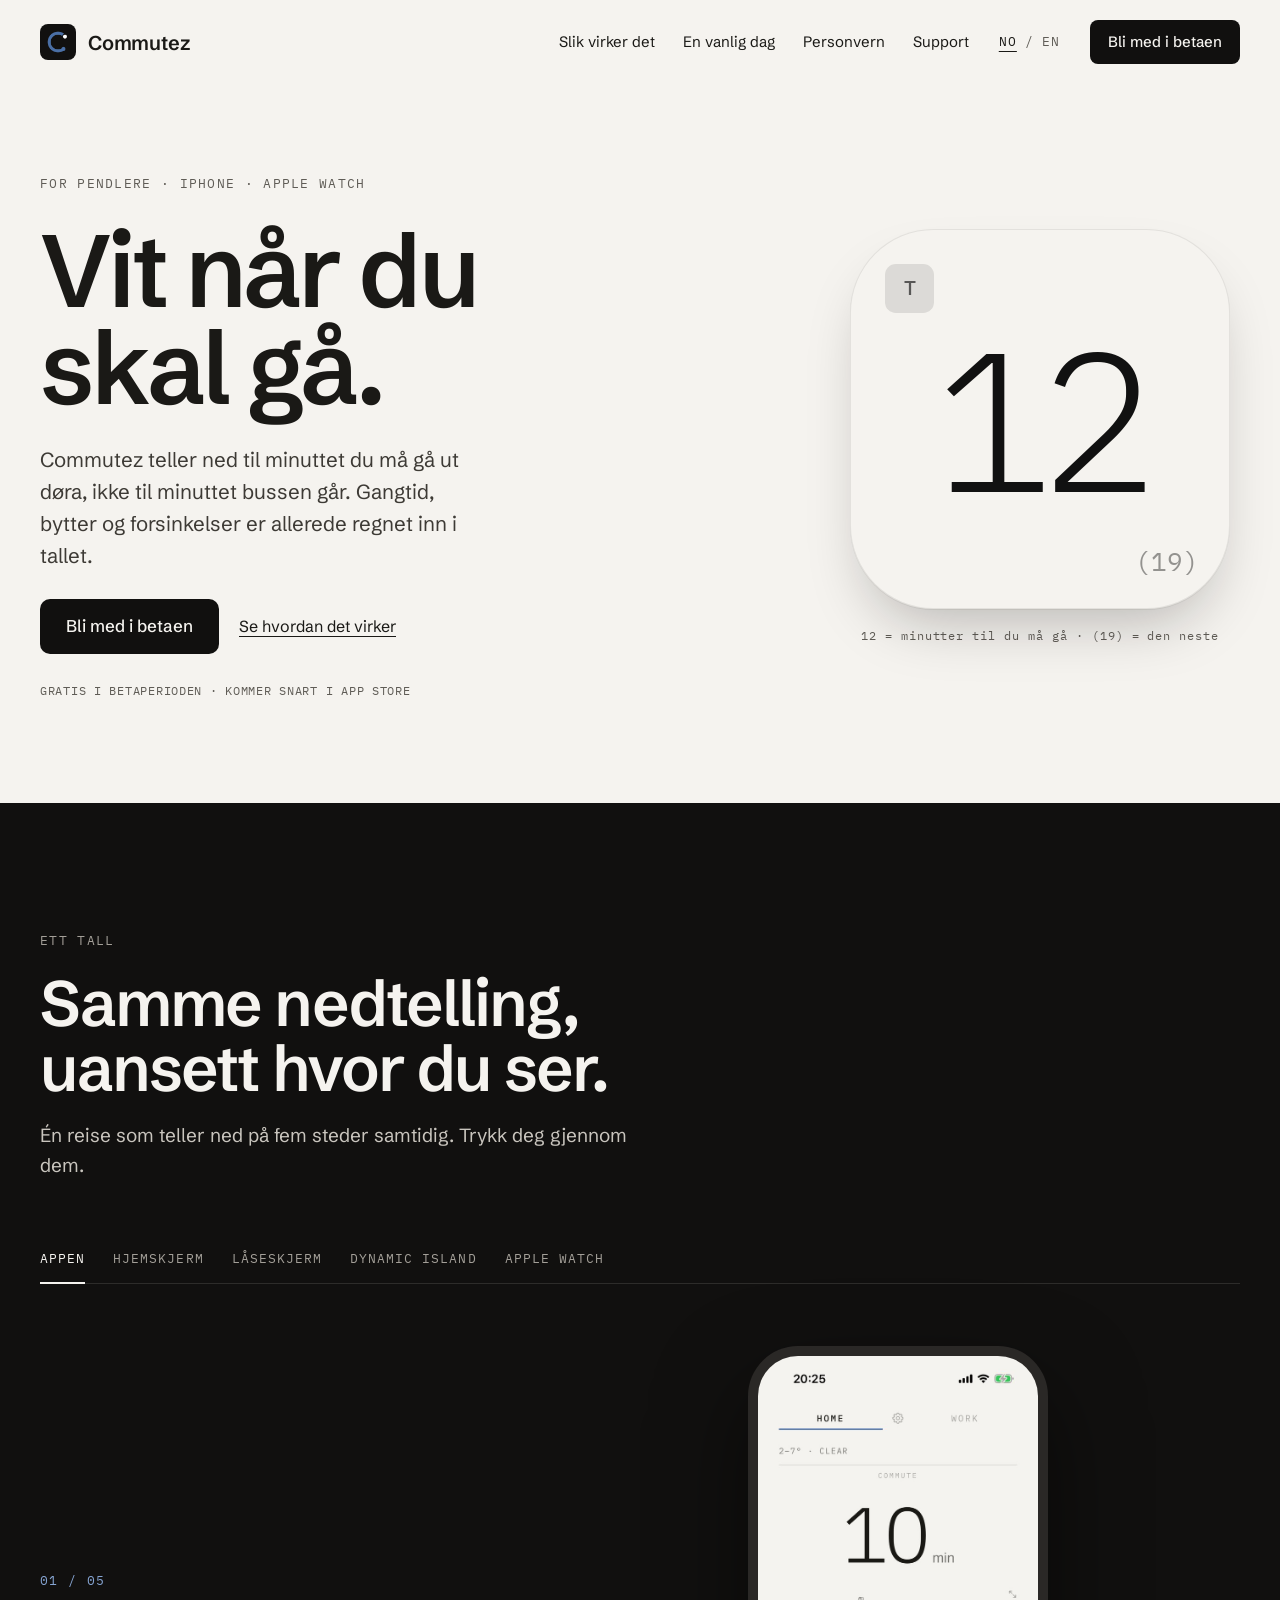
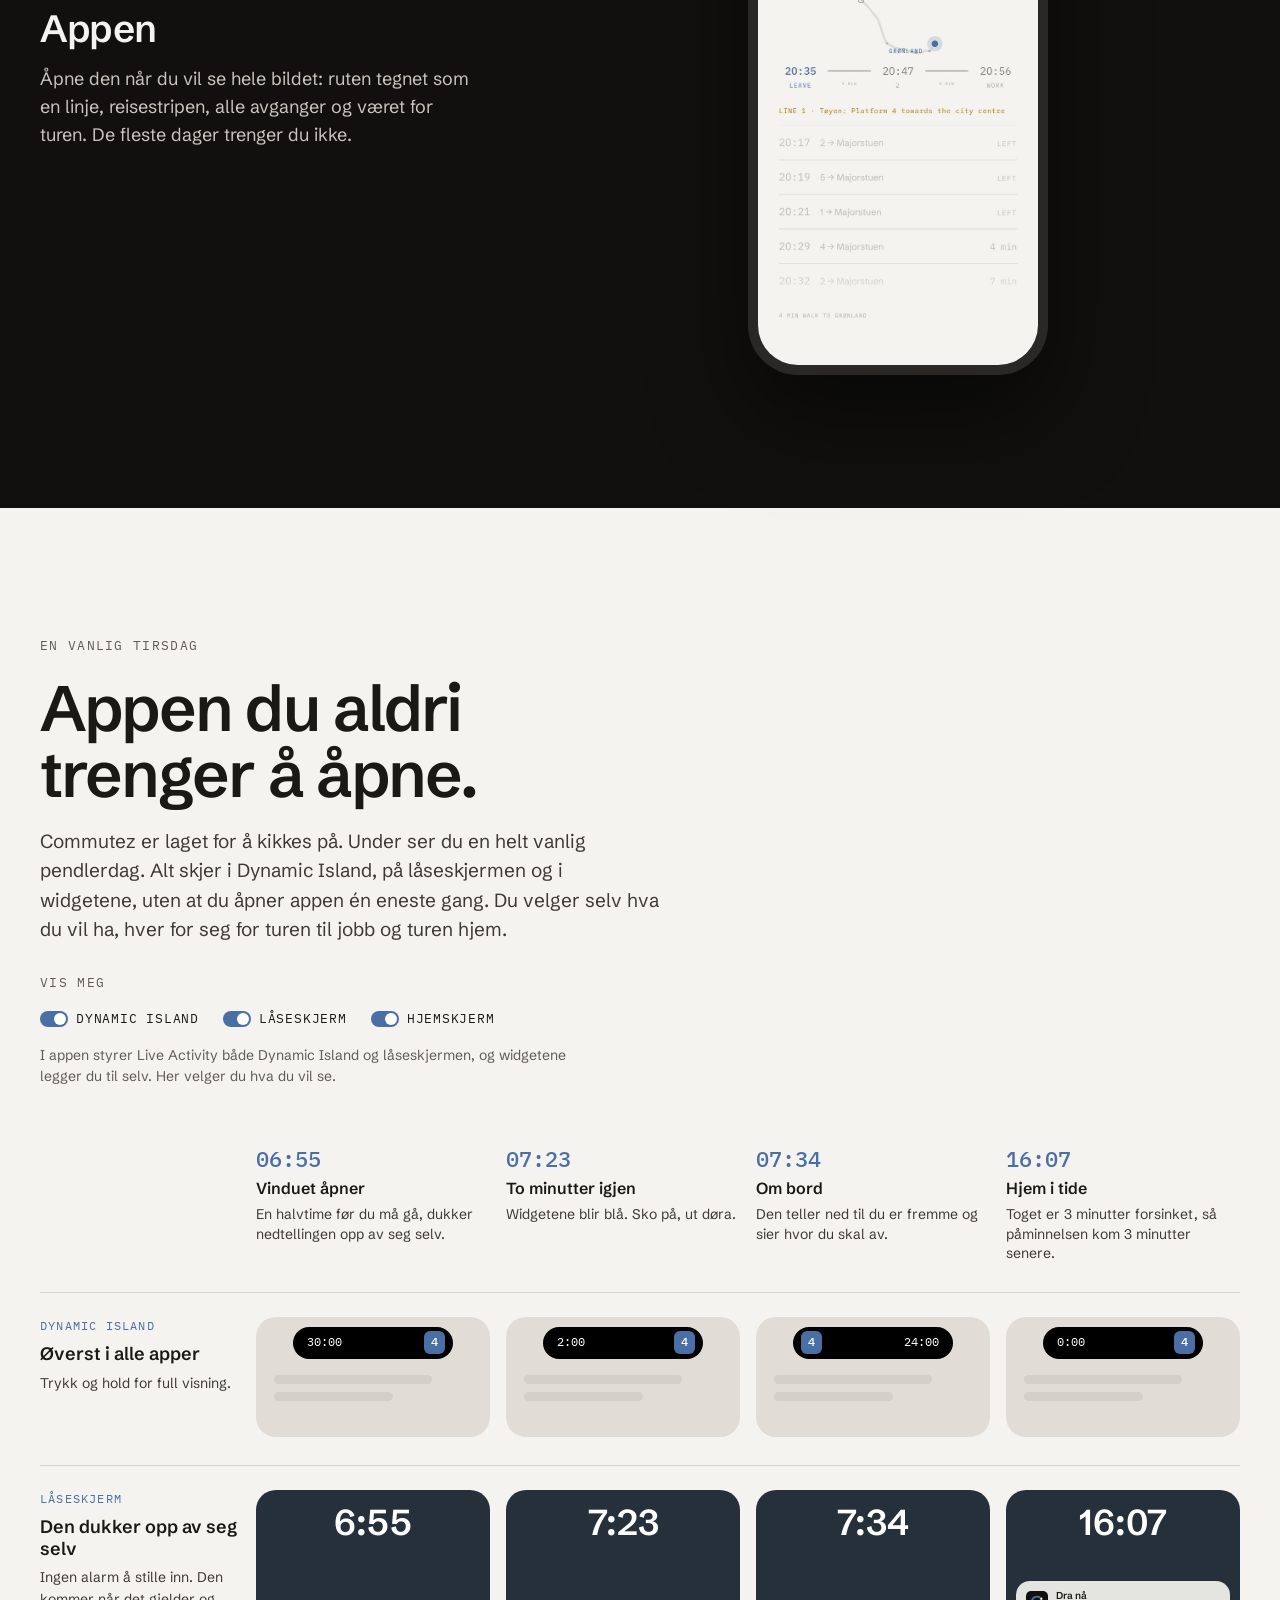
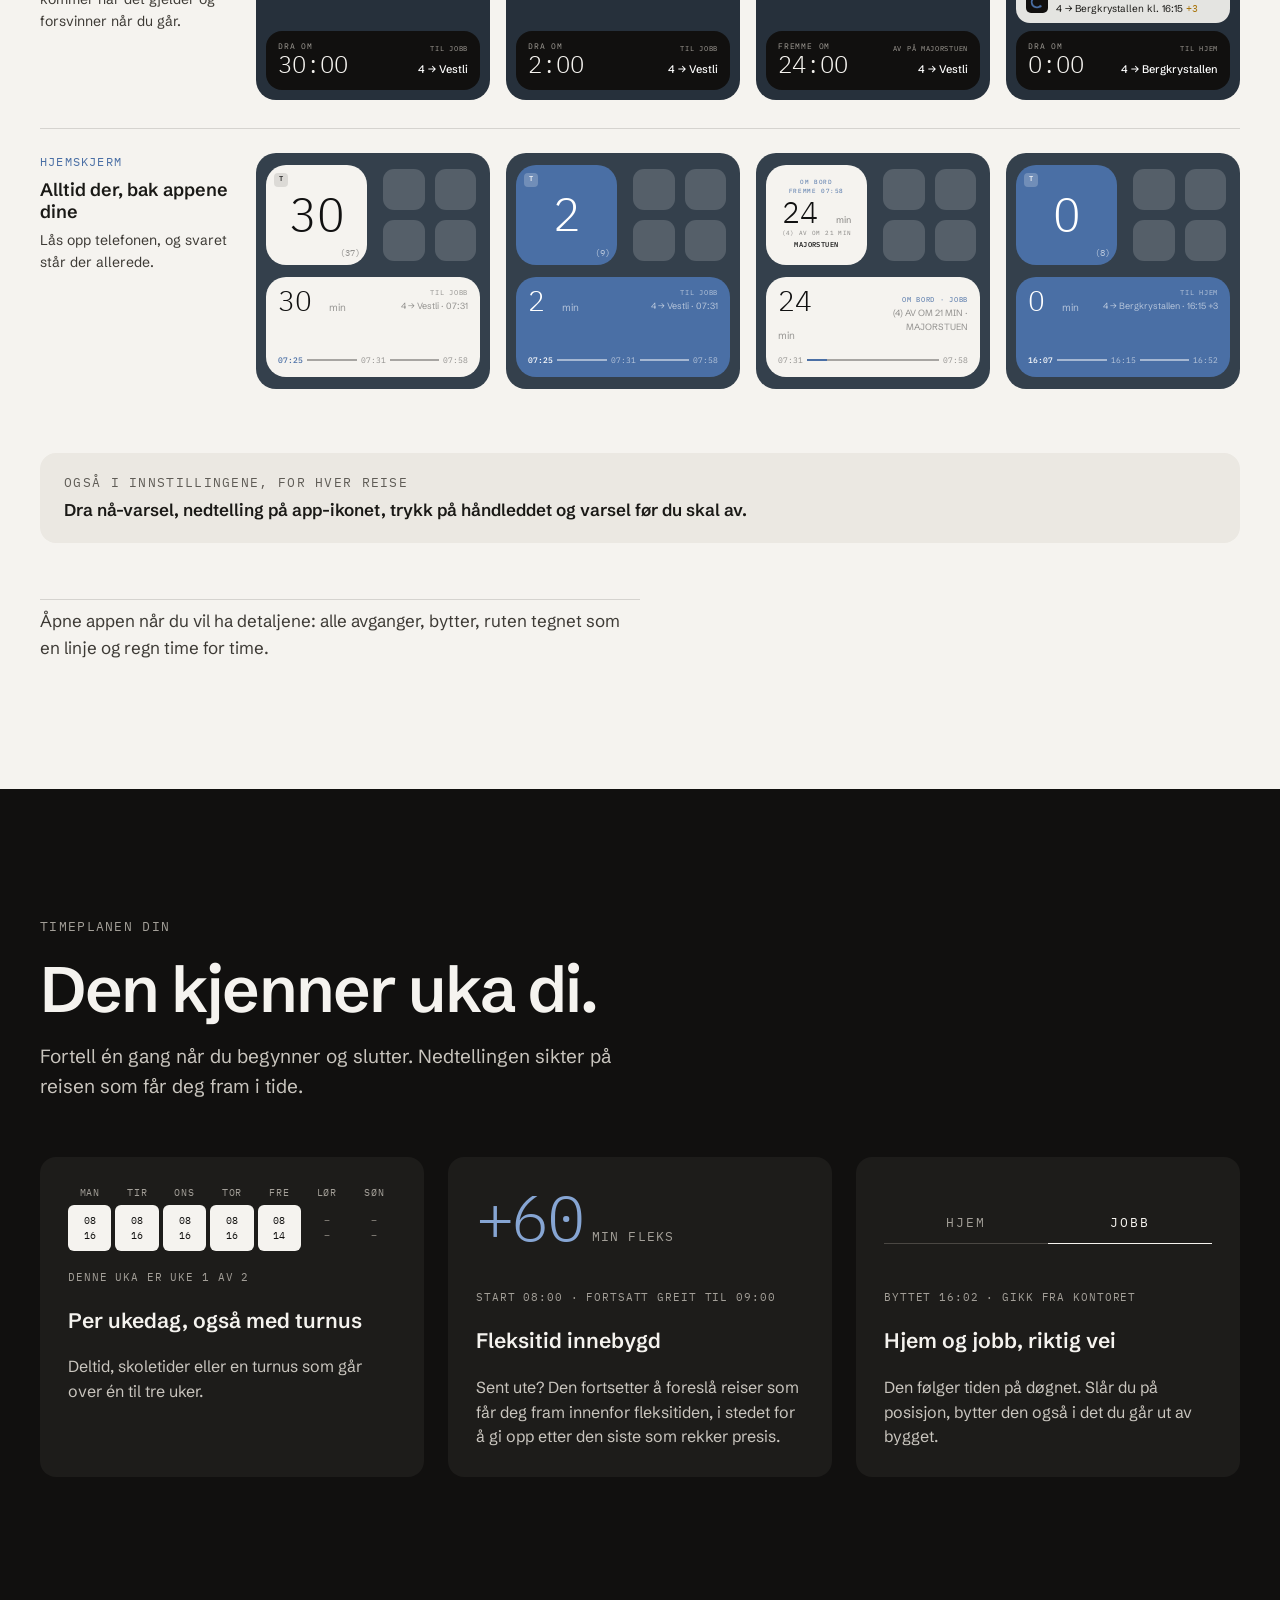
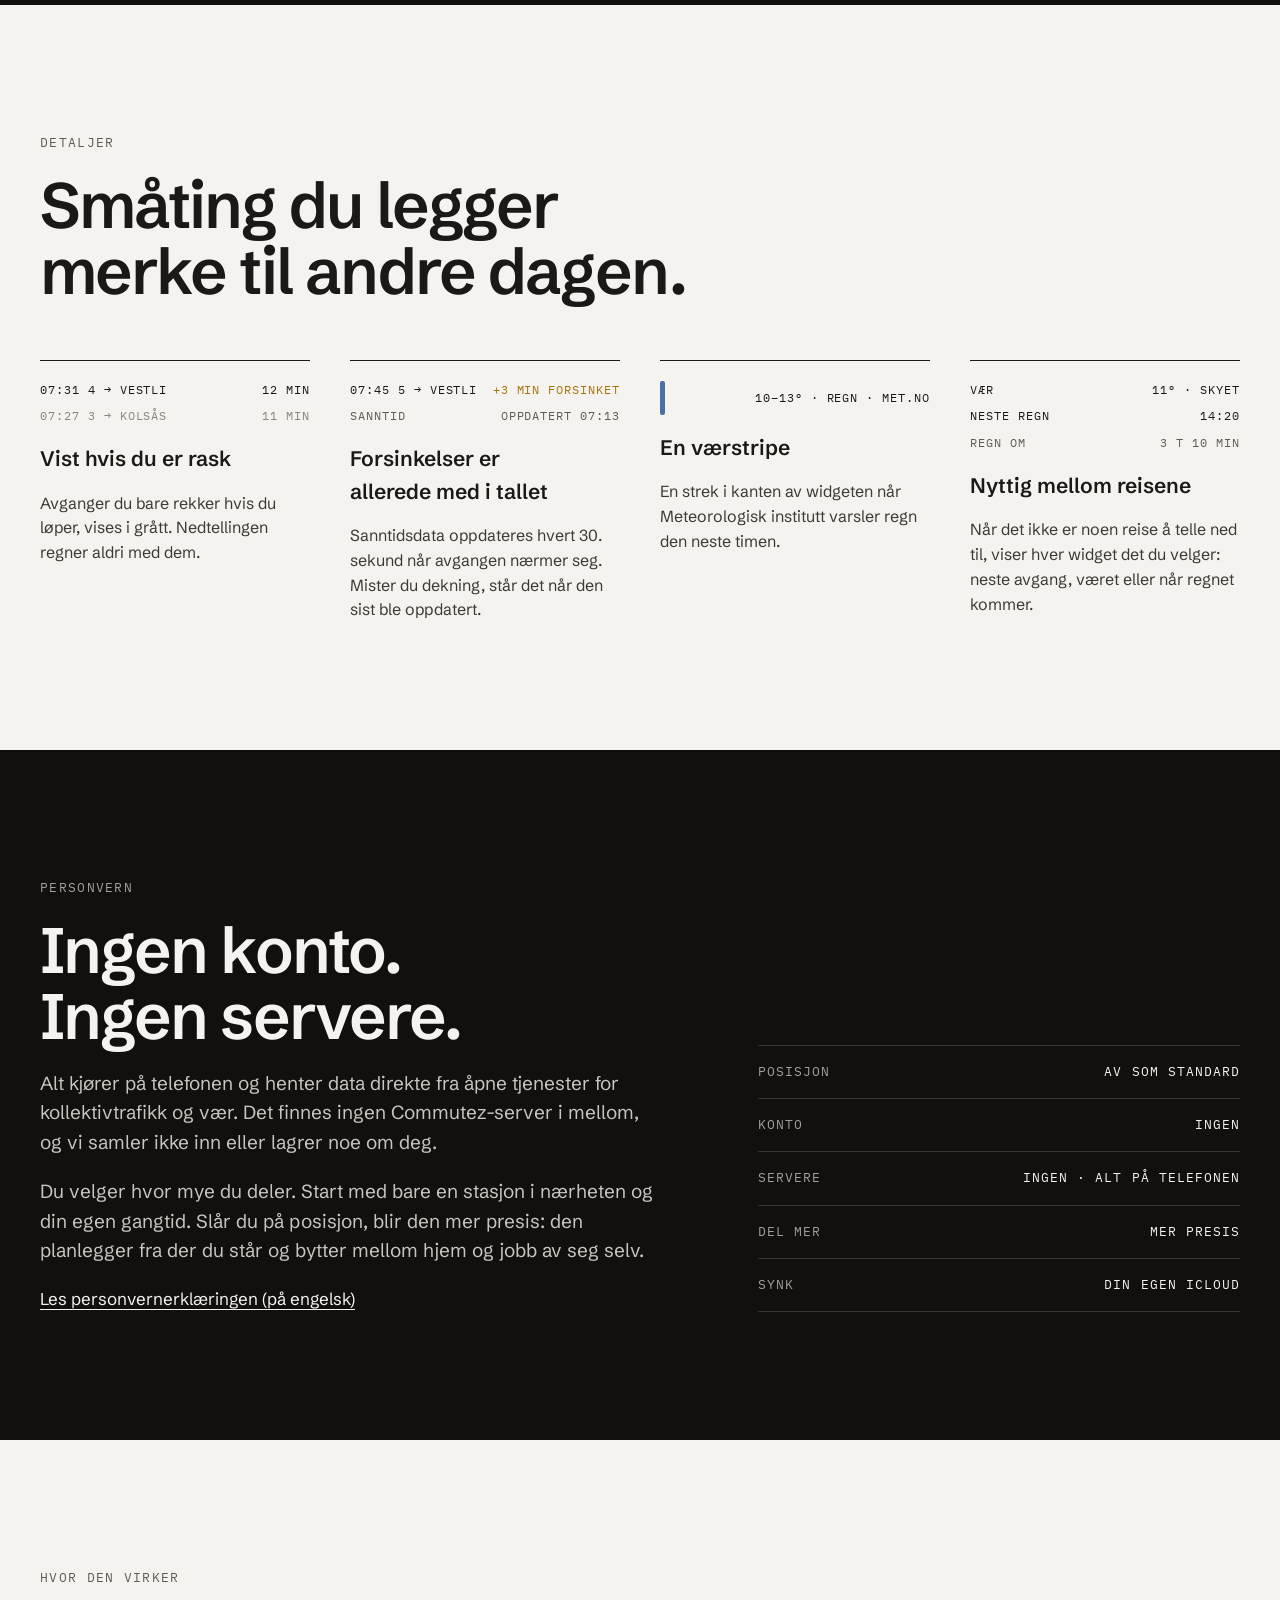
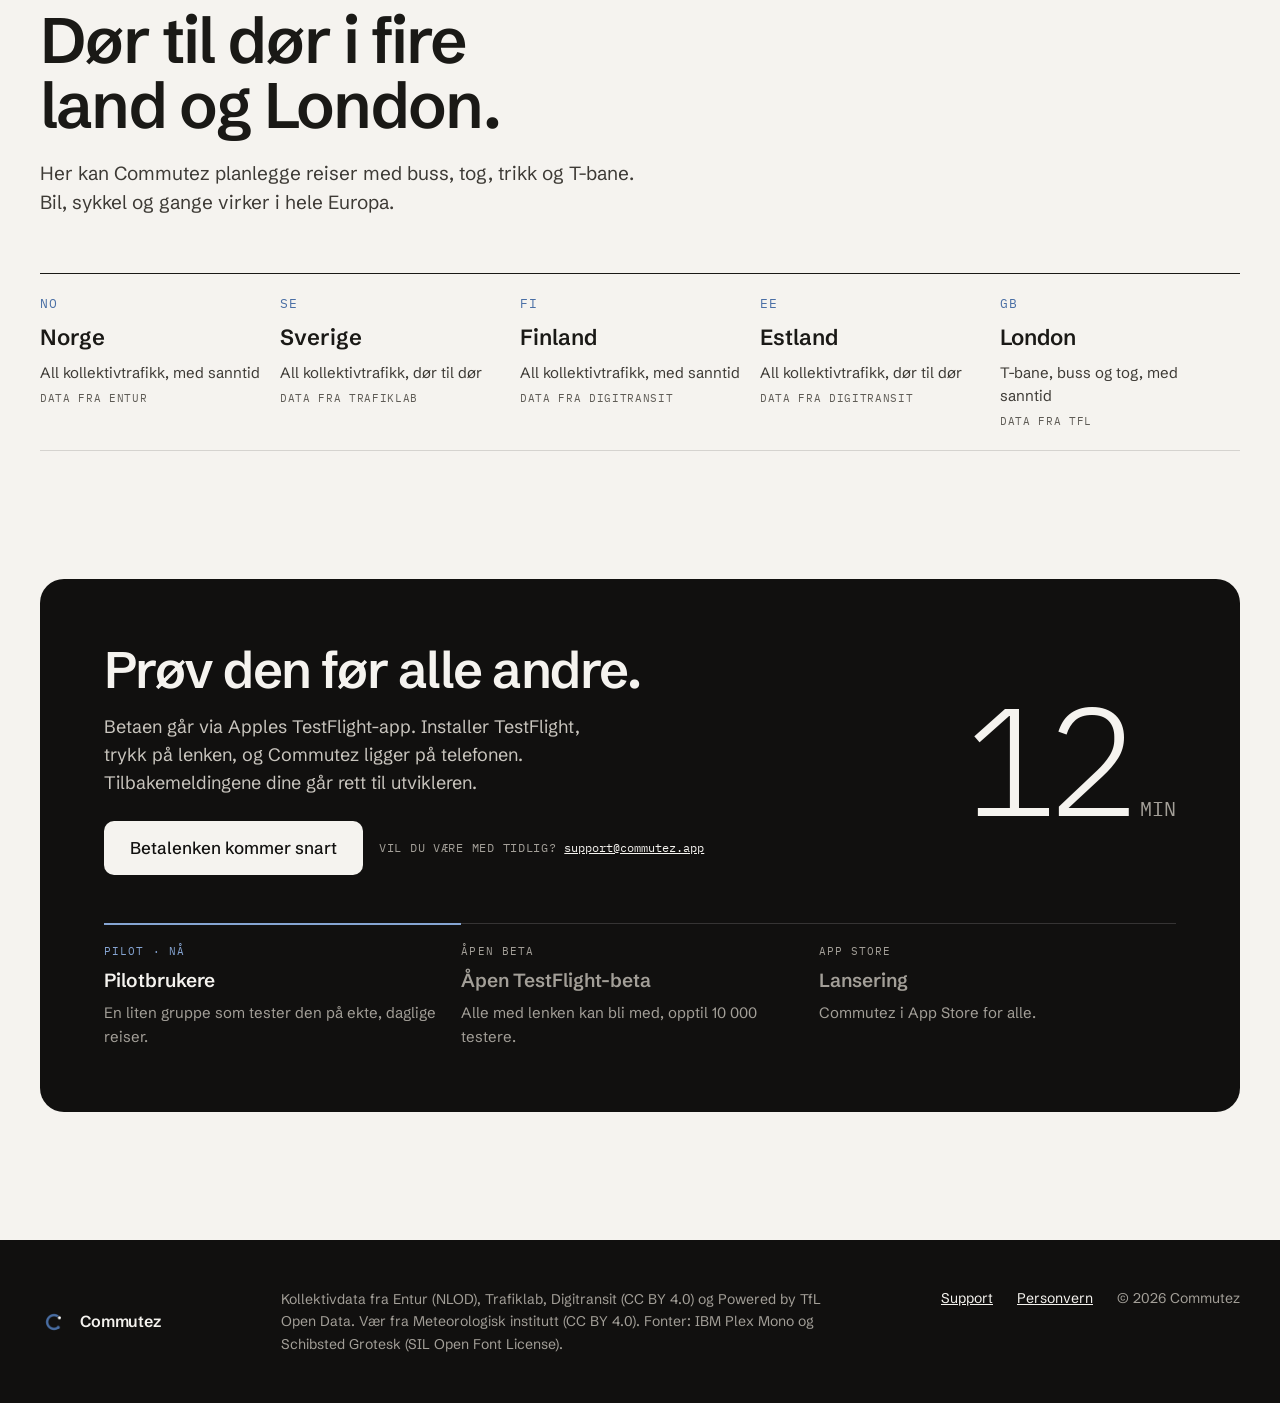
==== no/index.html @ 70ad3870 "Phone: chapters 4-8 one screen each; steady 'One number' heading 'One number' and 'A normal Tuesday'" ====
<!doctype html>
<html lang="nb">
<head>
  <meta charset="utf-8">
  <meta name="viewport" content="width=device-width, initial-scale=1, viewport-fit=cover">
  <title>Commutez — vit når du skal gå</title>
  <meta name="description" content="Commutez teller ned til minuttet du må gå ut døra, ikke til bussen går. Widgeter, Live Activity og Apple Watch, stort sett uten å åpne appen.">
  <link rel="canonical" href="https://commutez.app/no/">
  <link rel="alternate" hreflang="en" href="https://commutez.app/">
  <link rel="alternate" hreflang="nb" href="https://commutez.app/no/">
  <link rel="alternate" hreflang="x-default" href="https://commutez.app/">
  <link rel="icon" href="/assets/favicon.png">
  <link rel="apple-touch-icon" href="/assets/apple-touch-icon.png">
  <meta property="og:title" content="Commutez">
  <meta property="og:description" content="Vit når du skal gå. En dør-til-dør-nedtelling for pendlere, på iPhone og Apple Watch.">
  <meta property="og:image" content="https://commutez.app/assets/og-image.png">
  <meta property="og:url" content="https://commutez.app/no/">
  <meta property="og:locale" content="nb_NO">
  <meta name="theme-color" content="#f5f3ef">
  <link rel="preload" href="/assets/fonts/IBMPlexMono-Light.ttf" as="font" type="font/ttf" crossorigin>
  <link rel="preload" href="/assets/fonts/SchibstedGrotesk.ttf" as="font" type="font/ttf" crossorigin>
  <link rel="stylesheet" href="/assets/home.css?v=11">
</head>
<body>

<header class="top">
  <div class="row">
    <a class="brand" href="/no/"><img src="/assets/icon-256.png" alt="">Commutez</a>
    <nav class="nav" aria-label="Hovedmeny">
      <a class="hide-sm" href="#how">Slik virker det</a>
      <a class="hide-sm" href="#day">En vanlig dag</a>
      <a href="#privacy">Personvern</a>
      <a href="/support/">Support</a>
      <span class="lang" aria-label="Språk"><a href="/no/" aria-current="page" lang="nb">NO</a><span aria-hidden="true">/</span><a href="/" lang="en" hreflang="en">EN</a></span>
      <a class="btn small" href="#get">Bli med i betaen</a>
    </nav>
  </div>
</header>

<main>

<!-- ============ HERO ============ -->
<section class="hero" id="top">
  <div class="inner">
    <div class="hero-copy">
      <p class="eyebrow">For pendlere · iPhone · Apple Watch</p>
      <h1>Vit når du skal gå.</h1>
      <p class="lede"><span class="t-long">Commutez teller ned til minuttet du må gå ut døra, ikke til minuttet bussen går. Gangtid, bytter og forsinkelser er allerede regnet inn i tallet.</span><span class="t-short">Teller ned til du må gå ut døra. Gangtid, bytter og forsinkelser er regnet med.</span></p>
      <div class="cta-row">
        <a class="btn" href="#get">Bli med i betaen</a>
        <a class="link" href="#how">Se hvordan det virker</a>
      </div>
      <p class="note">Gratis i betaperioden · Kommer snart i App Store</p>
    </div>
    <div class="hero-tile">
      <div class="tile" role="img" aria-label="Commutez-widget som teller ned minuttene til du må gå">
        <span class="box">T</span>
        <span class="num" data-min>12</span>
        <span class="next">(<span data-next>19</span>)</span>
      </div>
      <p class="legend" data-legend>12 = minutter til du må gå · (19) = den neste</p>
    </div>
  </div>
</section>

<!-- ============ ETT TALL ============ -->
<section class="band dark" id="how">
  <div class="inner">
    <div class="intro">
      <p class="eyebrow">Ett tall</p>
      <h2 class="h2"><span class="t-long">Samme nedtelling, uansett hvor du ser.</span><span class="t-short">Samme nedtelling, overalt.</span></h2>
      <p class="lede hide-phone">Én reise som teller ned på fem steder samtidig. Trykk deg gjennom dem.</p>
    </div>

    <div class="tabs" role="tablist" aria-label="Velg visning">
      <button role="tab" id="tab-app" aria-controls="p-app" aria-selected="true">Appen</button>
      <button role="tab" id="tab-home" aria-controls="p-home" aria-selected="false" tabindex="-1">Hjemskjerm</button>
      <button role="tab" id="tab-lock" aria-controls="p-lock" aria-selected="false" tabindex="-1">Låseskjerm</button>
      <button role="tab" id="tab-island" aria-controls="p-island" aria-selected="false" tabindex="-1">Dynamic Island</button>
      <button role="tab" id="tab-watch" aria-controls="p-watch" aria-selected="false" tabindex="-1">Apple Watch</button>
    </div>

    <!-- Appen -->
    <div class="surface panel" id="p-app" role="tabpanel" aria-labelledby="tab-app">
      <div class="surface-copy">
        <p class="step">01 / 05</p>
        <h3>Appen</h3>
        <p><span class="t-long">Åpne den når du vil se hele bildet: ruten tegnet som en linje, reisestripen, alle avganger og været for turen. De fleste dager trenger du ikke.</span><span class="t-short">Hele bildet når du vil ha det: ruten, alle avganger og været.</span></p>
      </div>
      <div class="stage">
        <div class="phone"><div class="screen">
          <img src="/assets/screens/app-calm.jpg" width="660" height="1435" alt="Commutez-appen: 10 min til du må gå, ruten fra Grønland til Majorstuen, gå 20:35, linje 2 kl. 20:47, på jobb 20:56">
          <img class="urgent-shot" src="/assets/screens/app-urgent.jpg" width="660" height="1435" alt="" aria-hidden="true">
        </div></div>
      </div>
    </div>

    <!-- Hjemskjerm -->
    <div class="surface panel" id="p-home" role="tabpanel" aria-labelledby="tab-home" hidden>
      <div class="surface-copy">
        <p class="step">02 / 05</p>
        <h3>Widgeter på hjemskjermen</h3>
        <p><span class="t-long">Tre størrelser. Den lille viser bare tallet. Den brede og den store har også reisestripen: når du må gå, når avgangen går og når du er fremme. Med to minutter igjen blir de blå.</span><span class="t-short">Widgeter i tre størrelser. Med to minutter igjen blir de blå.</span></p>
      </div>
      <div class="stage">
        <div class="shot-stack">
          <div class="shot-card">
            <span class="label">HJEMSKJERM · BRED WIDGET</span>
            <div class="img-wrap widget">
              <img src="/assets/screens/widget-calm.jpg" width="1044" height="490" alt="Bred widget: 4 min, til Majorstuen med linje 2 kl. 20:47, gå 20:35, på jobb 20:56">
              <img class="urgent-shot" src="/assets/screens/widget-urgent.jpg" width="1044" height="490" alt="" aria-hidden="true">
            </div>
          </div>
          <p class="caption-dark">Ekte skjermbilder fra appen (engelsk versjon), med sanntidsdata for kollektivtrafikk.</p>
        </div>
      </div>
    </div>

    <!-- Låseskjerm -->
    <div class="surface panel" id="p-lock" role="tabpanel" aria-labelledby="tab-lock" hidden>
      <div class="surface-copy">
        <p class="step">03 / 05</p>
        <h3>Låseskjerm og Live Activity</h3>
        <p><span class="t-long">Når det nærmer seg tid for å gå, dukker nedtellingen opp på låseskjermen av seg selv og teller sekund for sekund. Ingen alarm å stille inn.</span><span class="t-short">Dukker opp av seg selv og teller sekund for sekund.</span></p>
      </div>
      <div class="stage">
        <div class="shot-stack">
          <div class="shot-card lock">
            <span class="label">LÅSESKJERM · LIVE ACTIVITY</span>
            <div class="img-wrap la">
              <img src="/assets/screens/live-activity.jpg" width="1116" height="304" alt="Live Activity på låseskjermen: dra om 5:29, til jobb, linje 2 til Majorstuen, går 20:47">
            </div>
          </div>
          <p class="caption-dark">Ekte skjermbilde fra appen (engelsk versjon), med sanntidsdata for kollektivtrafikk.</p>
        </div>
      </div>
    </div>

    <!-- Dynamic Island -->
    <div class="surface panel" id="p-island" role="tabpanel" aria-labelledby="tab-island" hidden>
      <div class="surface-copy">
        <p class="step">04 / 05</p>
        <h3>Dynamic Island</h3>
        <p><span class="t-long">Tid til å gå til venstre, linjen din til høyre. Når du er om bord, bytter de side, og den teller ned til du er fremme. Trykk og hold for full visning.</span><span class="t-short">Tid til å gå til venstre. Om bord teller den ned til du er fremme.</span></p>
      </div>
      <div class="stage">
        <div class="island-demo" role="img" aria-label="Dynamic Island med nedtellingen, utvidet og kompakt"><div class="screen">
          <div class="island-x">
            <div class="row">
              <div><span class="cap">Dra om</span><span class="big" data-mmss>12:00</span></div>
              <div style="text-align:right"><span class="cap">Til jobb</span><span class="ride">2 → Majorstuen</span></div>
            </div>
            <span class="line">Går 20:47 · 9 min gange · fremme 20:56</span>
          </div>
          <div class="pills">
            <span class="cap">Kompakt</span>
            <span class="pill"><span data-mmss>12:00</span><span class="badge">2</span></span>
            <span class="cap" style="margin-top:10px">Om bord</span>
            <span class="pill flip"><span class="badge">2</span><span>9:00</span></span>
          </div>
          <div class="ghost-lines" aria-hidden="true"><span style="width:70%"></span><span style="width:90%"></span><span style="width:55%"></span></div>
        </div></div>
      </div>
    </div>

    <!-- Apple Watch -->
    <div class="surface panel" id="p-watch" role="tabpanel" aria-labelledby="tab-watch" hidden>
      <div class="surface-copy">
        <p class="step">05 / 05</p>
        <h3>Apple Watch</h3>
        <p><span class="t-long">Egen klokkeapp, Smart Stack-widgeter og komplikasjoner. Klokka planlegger reisene selv, så den virker uten telefonen.</span><span class="t-short">Egen app. Virker uten telefonen.</span></p>
      </div>
      <div class="stage">
        <div class="watch" role="img" aria-label="Apple Watch som viser minutter til du må gå">
          <div class="case"><div class="face">
            <span class="cap">Dra om</span>
            <span class="big" data-min>12</span>
            <span style="font-size:13px;font-weight:500">2 → Majorstuen</span>
            <span class="mono" style="font-size:10px;color:var(--muted-dark)">20:47 · 9 MIN GANGE</span>
          </div></div>
          <span class="crown"></span>
        </div>
      </div>
    </div>
  </div>
</section>

<!-- ============ EN VANLIG DAG ============ -->
<section class="band" id="day">
  <div class="inner">
    <div class="intro">
      <p class="eyebrow">En vanlig tirsdag</p>
      <h2 class="h2">Appen du aldri trenger å åpne.</h2>
      <p class="lede"><span class="t-long">Commutez er laget for å kikkes på. Under ser du en helt vanlig pendlerdag. Alt skjer i Dynamic Island, på låseskjermen og i widgetene, uten at du åpner appen én eneste gang. Du velger selv hva du vil ha, hver for seg for turen til jobb og turen hjem.</span><span class="t-short">En vanlig pendlerdag, i Dynamic Island, på låseskjermen og i widgetene. Appen er lukket hele tiden.</span></p>
      <div class="day-filter" role="group" aria-label="Visninger som vises">
        <span class="eyebrow">Vis meg</span>
        <button type="button" class="toggle" aria-pressed="true" data-surface="island"><span class="switch" aria-hidden="true"></span>Dynamic Island</button>
        <button type="button" class="toggle" aria-pressed="true" data-surface="lock"><span class="switch" aria-hidden="true"></span>Låseskjerm</button>
        <button type="button" class="toggle" aria-pressed="true" data-surface="home"><span class="switch" aria-hidden="true"></span>Hjemskjerm</button>
        <p class="filter-note"><span class="t-long">I appen styrer Live Activity både Dynamic Island og låseskjermen, og widgetene legger du til selv. Her velger du hva du vil se.</span><span class="t-short">Velg hva du vil se. I appen er Dynamic Island og låseskjermen én bryter.</span></p>
      </div>
    </div>

    <!-- Desktop: rutenett med tidspunkter bortover og visninger nedover.
         Mobil: én blokk per visning, med de fire øyeblikkene under hverandre. -->
    <div class="day-scroll">
      <div class="day">
        <div class="day-row head">
          <div></div>
          <div class="col-head"><span class="t">06:55</span><strong>Vinduet åpner</strong><span>En halvtime før du må gå, dukker nedtellingen opp av seg selv.</span></div>
          <div class="col-head"><span class="t">07:23</span><strong>To minutter igjen</strong><span>Widgetene blir blå. Sko på, ut døra.</span></div>
          <div class="col-head"><span class="t">07:34</span><strong>Om bord</strong><span>Den teller ned til du er fremme og sier hvor du skal av.</span></div>
          <div class="col-head"><span class="t">16:07</span><strong>Hjem i tide</strong><span>Toget er 3 minutter forsinket, så påminnelsen kom 3 minutter senere.</span></div>
        </div>

        <div class="day-row" data-surface="island">
          <div class="day-pin">
            <div class="row-head"><span class="cap">Dynamic Island</span><strong>Øverst i alle apper</strong><span>Trykk og hold for full visning.</span></div>
            <figure class="moment is-active"><figcaption><b>06:55</b> Vinduet åpner</figcaption>
              <div class="cell isl"><span class="pill"><span>30:00</span><span class="badge">4</span></span><div class="ghost-lines"><span style="width:80%"></span><span style="width:60%"></span></div></div></figure>
            <figure class="moment"><figcaption><b>07:23</b> To minutter igjen</figcaption>
              <div class="cell isl"><span class="pill"><span>2:00</span><span class="badge">4</span></span><div class="ghost-lines"><span style="width:80%"></span><span style="width:60%"></span></div></div></figure>
            <figure class="moment"><figcaption><b>07:34</b> Om bord: sidene bytter plass</figcaption>
              <div class="cell isl"><span class="pill flip"><span class="badge">4</span><span>24:00</span></span><div class="ghost-lines"><span style="width:80%"></span><span style="width:60%"></span></div></div></figure>
            <figure class="moment"><figcaption><b>16:07</b> Hjem i tide</figcaption>
              <div class="cell isl"><span class="pill"><span>0:00</span><span class="badge">4</span></span><div class="ghost-lines"><span style="width:80%"></span><span style="width:60%"></span></div></div></figure>
          </div>
        </div>

        <div class="day-row" data-surface="lock">
          <div class="day-pin">
            <div class="row-head"><span class="cap">Låseskjerm</span><strong>Den dukker opp av seg selv</strong><span>Ingen alarm å stille inn. Den kommer når det gjelder og forsvinner når du går.</span></div>
            <figure class="moment is-active"><figcaption><b>06:55</b> En halvtime før du må gå</figcaption>
              <div class="cell lock"><span class="clock">6:55</span><span class="grow"></span>
                <div class="la-mini"><div><span class="cap">Dra om</span><span class="big">30:00</span></div><div class="right"><span class="cap">Til jobb</span><b>4 → Vestli</b></div></div></div></figure>
            <figure class="moment"><figcaption><b>07:23</b> To minutter igjen</figcaption>
              <div class="cell lock"><span class="clock">7:23</span><span class="grow"></span>
                <div class="la-mini"><div><span class="cap">Dra om</span><span class="big">2:00</span></div><div class="right"><span class="cap">Til jobb</span><b>4 → Vestli</b></div></div></div></figure>
            <figure class="moment"><figcaption><b>07:34</b> Om bord: teller ned til du er fremme</figcaption>
              <div class="cell lock"><span class="clock">7:34</span><span class="grow"></span>
                <div class="la-mini"><div><span class="cap">Fremme om</span><span class="big">24:00</span></div><div class="right"><span class="cap">Av på Majorstuen</span><b>4 → Vestli</b></div></div></div></figure>
            <figure class="moment"><figcaption><b>16:07</b> Toget er sent, så påminnelsen ventet</figcaption>
              <div class="cell lock"><span class="clock">16:07</span><span class="grow"></span>
                <div class="notif"><img src="/assets/icon-256.png" alt=""><div><strong>Dra nå</strong>4 → Bergkrystallen kl. 16:15 <span class="late">+3</span></div></div>
                <div class="la-mini"><div><span class="cap">Dra om</span><span class="big">0:00</span></div><div class="right"><span class="cap">Til hjem</span><b>4 → Bergkrystallen</b></div></div></div></figure>
          </div>
        </div>

        <div class="day-row" data-surface="home">
          <div class="day-pin">
            <div class="row-head"><span class="cap">Hjemskjerm</span><strong>Alltid der, bak appene dine</strong><span>Lås opp telefonen, og svaret står der allerede.</span></div>
            <figure class="moment is-active"><figcaption><b>06:55</b> 30 minutter igjen</figcaption>
              <div class="cell home">
                <div class="w sq"><span class="box">T</span><span class="n">30</span><span class="nx">(37)</span></div>
                <div class="icons" aria-hidden="true"><span></span><span></span><span></span><span></span></div>
                <div class="w wide"><div class="top-row"><span class="n">30 <small>min</small></span><span class="meta"><span class="cap">Til jobb</span><span>4 → Vestli · 07:31</span></span></div>
                  <div class="strip"><b>07:25</b><i></i><span>07:31</span><i></i><span>07:58</span></div></div>
              </div></figure>
            <figure class="moment"><figcaption><b>07:23</b> Blått betyr gå</figcaption>
              <div class="cell home">
                <div class="w sq hot"><span class="box">T</span><span class="n">2</span><span class="nx">(9)</span></div>
                <div class="icons" aria-hidden="true"><span></span><span></span><span></span><span></span></div>
                <div class="w wide hot"><div class="top-row"><span class="n">2 <small>min</small></span><span class="meta"><span class="cap">Til jobb</span><span>4 → Vestli · 07:31</span></span></div>
                  <div class="strip"><b>07:25</b><i></i><span>07:31</span><i></i><span>07:58</span></div></div>
              </div></figure>
            <figure class="moment"><figcaption><b>07:34</b> Om bord, med stoppet du skal av på</figcaption>
              <div class="cell home">
                <div class="w board"><span class="ph">OM BORD<br>FREMME 07:58</span><span class="n">24 <small>min</small></span><span class="bd">(4) AV OM 21 MIN</span><span class="stop">MAJORSTUEN</span></div>
                <div class="icons" aria-hidden="true"><span></span><span></span><span></span><span></span></div>
                <div class="w wide"><div class="top-row"><span class="n">24 <small>min</small></span><span class="meta"><span class="cap ph">Om bord · jobb</span><span>(4) AV OM 21 MIN · MAJORSTUEN</span></span></div>
                  <div class="strip"><span>07:31</span><i class="fill"></i><span>07:58</span></div></div>
              </div></figure>
            <figure class="moment"><figcaption><b>16:07</b> På tide å dra hjem</figcaption>
              <div class="cell home">
                <div class="w sq hot"><span class="box">T</span><span class="n">0</span><span class="nx">(8)</span></div>
                <div class="icons" aria-hidden="true"><span></span><span></span><span></span><span></span></div>
                <div class="w wide hot"><div class="top-row"><span class="n">0 <small>min</small></span><span class="meta"><span class="cap">Til hjem</span><span>4 → Bergkrystallen · 16:15 +3</span></span></div>
                  <div class="strip"><b>16:07</b><i></i><span>16:15</span><i></i><span>16:52</span></div></div>
              </div></figure>
          </div>
        </div>
      </div>
    </div>

    <div class="day-end">
    <div class="choices">
      <div class="lead"><span class="eyebrow">Også i innstillingene, for hver reise</span><strong>Dra nå-varsel, nedtelling på app-ikonet, trykk på håndleddet og varsel før du skal av.</strong></div>
    </div>

    <p class="closing"><span class="t-long">Åpne appen når du vil ha detaljene: alle avganger, bytter, ruten tegnet som en linje og regn time for time.</span><span class="t-short">Åpne appen for detaljene: alle avganger, bytter, ruten og regn time for time.</span></p>
    </div>
  </div>
</section>

<!-- ============ UKA DI ============ -->
<section class="band dark">
  <div class="inner">
    <div class="intro">
      <p class="eyebrow">Timeplanen din</p>
      <h2 class="h2">Den kjenner uka di.</h2>
      <p class="lede">Fortell én gang når du begynner og slutter. Nedtellingen sikter på reisen som får deg fram i tide.</p>
    </div>
    <div class="cards">
      <div class="card">
        <div class="weekgrid" aria-label="Eksempel på timeplan: mandag til torsdag 08 til 16, fredag 08 til 14, fri i helgen">
          <div><span>MAN</span><span>08<br>16</span></div>
          <div><span>TIR</span><span>08<br>16</span></div>
          <div><span>ONS</span><span>08<br>16</span></div>
          <div><span>TOR</span><span>08<br>16</span></div>
          <div><span>FRE</span><span>08<br>14</span></div>
          <div class="off"><span>LØR</span><span>–<br>–</span></div>
          <div class="off"><span>SØN</span><span>–<br>–</span></div>
        </div>
        <p class="meta">DENNE UKA ER UKE 1 AV 2</p>
        <h3>Per ukedag, også med turnus</h3>
        <p>Deltid, skoletider eller en turnus som går over én til tre uker.</p>
      </div>
      <div class="card">
        <div class="flex"><span class="n">+60</span><span class="u">MIN FLEKS</span></div>
        <p class="meta">START 08:00 · FORTSATT GREIT TIL 09:00</p>
        <h3>Fleksitid innebygd</h3>
        <p>Sent ute? Den fortsetter å foreslå reiser som får deg fram innenfor fleksitiden, i stedet for å gi opp etter den siste som rekker presis.</p>
      </div>
      <div class="card">
        <div class="dir"><span>HJEM</span><span class="on">JOBB</span></div>
        <p class="meta">BYTTET 16:02 · GIKK FRA KONTORET</p>
        <h3>Hjem og jobb, riktig vei</h3>
        <p>Den følger tiden på døgnet. Slår du på posisjon, bytter den også i det du går ut av bygget.</p>
      </div>
    </div>
  </div>
</section>

<!-- ============ DETALJER ============ -->
<section class="band">
  <div class="inner">
    <div class="intro">
      <p class="eyebrow">Detaljer</p>
      <h2 class="h2">Småting du legger merke til andre dagen.</h2>
    </div>
    <div class="details">
      <div class="detail">
        <div class="rows"><div><span>07:31 4 → Vestli</span><span><span data-min>12</span> MIN</span></div><div class="grey"><span>07:27 3 → Kolsås</span><span><span data-run>11</span> MIN</span></div></div>
        <h3>Vist hvis du er rask</h3>
        <p>Avganger du bare rekker hvis du løper, vises i grått. Nedtellingen regner aldri med dem.</p>
      </div>
      <div class="detail">
        <div class="rows"><div><span>07:45 5 → Vestli</span><span style="color:var(--amber)">+3 MIN FORSINKET</span></div><div class="dim"><span>SANNTID</span><span>OPPDATERT 07:13</span></div></div>
        <h3>Forsinkelser er allerede med i tallet</h3>
        <p>Sanntidsdata oppdateres hvert 30. sekund når avgangen nærmer seg. Mister du dekning, står det når den sist ble oppdatert.</p>
      </div>
      <div class="detail">
        <div class="rows"><div class="stripe"><span>10–13° · REGN · MET.NO</span></div></div>
        <h3>En værstripe</h3>
        <p>En strek i kanten av widgeten når Meteorologisk institutt varsler regn den neste timen.</p>
      </div>
      <div class="detail">
        <div class="rows"><div><span>VÆR</span><span>11° · SKYET</span></div><div><span>NESTE REGN</span><span>14:20</span></div><div class="dim"><span>REGN OM</span><span>3 T 10 MIN</span></div></div>
        <h3>Nyttig mellom reisene</h3>
        <p>Når det ikke er noen reise å telle ned til, viser hver widget det du velger: neste avgang, været eller når regnet kommer.</p>
      </div>
    </div>
  </div>
</section>

<!-- ============ PERSONVERN ============ -->
<section class="band dark" id="privacy">
  <div class="inner">
    <div class="split">
      <div>
        <p class="eyebrow">Personvern</p>
        <h2 class="h2">Ingen konto. Ingen servere.</h2>
        <p class="lede"><span class="t-long">Alt kjører på telefonen og henter data direkte fra åpne tjenester for kollektivtrafikk og vær. Det finnes ingen Commutez-server i mellom, og vi samler ikke inn eller lagrer noe om deg.</span><span class="t-short">Alt kjører på telefonen, rett mot åpne data for kollektivtrafikk og vær. Ingen Commutez-server, ingenting lagret om deg. Deler du mer, som posisjon, blir den mer presis.</span></p>
        <p class="lede hide-phone">Du velger hvor mye du deler. Start med bare en stasjon i nærheten og din egen gangtid. Slår du på posisjon, blir den mer presis: den planlegger fra der du står og bytter mellom hjem og jobb av seg selv.</p>
        <p><a class="text-link" href="/privacy/" hreflang="en">Les personvernerklæringen (på engelsk)</a></p>
      </div>
      <div class="facts">
        <div><span>Posisjon</span><span>Av som standard</span></div>
        <div><span>Konto</span><span>Ingen</span></div>
        <div><span>Servere</span><span>Ingen · alt på telefonen</span></div>
        <div><span>Del mer</span><span>Mer presis</span></div>
        <div><span>Synk</span><span>Din egen iCloud</span></div>
      </div>
    </div>
  </div>
</section>

<!-- ============ LAND ============ -->
<section class="band" id="countries">
  <div class="inner">
    <div class="intro">
      <p class="eyebrow">Hvor den virker</p>
      <h2 class="h2">Dør til dør i fire land og London.</h2>
      <p class="lede">Her kan Commutez planlegge reiser med buss, tog, trikk og T-bane. Bil, sykkel og gange virker i hele Europa.</p>
    </div>
    <div class="countries">
      <div><span class="code">NO</span><strong>Norge</strong><span>All kollektivtrafikk, med sanntid</span><span class="src">Data fra Entur</span></div>
      <div><span class="code">SE</span><strong>Sverige</strong><span>All kollektivtrafikk, dør til dør</span><span class="src">Data fra Trafiklab</span></div>
      <div><span class="code">FI</span><strong>Finland</strong><span>All kollektivtrafikk, med sanntid</span><span class="src">Data fra Digitransit</span></div>
      <div><span class="code">EE</span><strong>Estland</strong><span>All kollektivtrafikk, dør til dør</span><span class="src">Data fra Digitransit</span></div>
      <div><span class="code">GB</span><strong>London</strong><span>T-bane, buss og tog, med sanntid</span><span class="src">Data fra TfL</span></div>
    </div>
  </div>
</section>

<!-- ============ BLI MED ============ -->
<section class="get" id="get">
  <div class="box">
    <div class="row">
      <div class="copy">
        <h2>Prøv den før alle andre.</h2>
        <p><span class="t-long">Betaen går via Apples TestFlight-app. Installer TestFlight, trykk på lenken, og Commutez ligger på telefonen. Tilbakemeldingene dine går rett til utvikleren.</span><span class="t-short">Betaen går via Apples TestFlight-app. Tilbakemeldingene dine går rett til utvikleren.</span></p>
        <div class="actions">
          <!-- BETA LINK: bytt denne span-en med
               <a class="btn light" href="https://testflight.apple.com/join/XXXXXXXX">Bli med i betaen på TestFlight</a>
               når den offentlige TestFlight-lenken finnes. -->
          <span class="btn light" aria-disabled="true">Betalenken kommer snart</span>
          <span class="soon">Vil du være med tidlig? <a href="mailto:support@commutez.app" style="color:var(--paper)">support@commutez.app</a></span>
        </div>
      </div>
      <div class="count" aria-hidden="true"><span class="n" data-min>12</span><span class="u">MIN</span></div>
    </div>
    <div class="stages">
      <div class="now"><span class="cap">Pilot · nå</span><strong>Pilotbrukere</strong><span>En liten gruppe som tester den på ekte, daglige reiser.</span></div>
      <div><span class="cap">Åpen beta</span><strong>Åpen TestFlight-beta</strong><span>Alle med lenken kan bli med, opptil 10 000 testere.</span></div>
      <div><span class="cap">App Store</span><strong>Lansering</strong><span>Commutez i App Store for alle.</span></div>
    </div>
  </div>
</section>

</main>

<footer class="foot">
  <div class="row">
    <a class="brand" href="/no/"><img src="/assets/icon-256.png" alt="">Commutez</a>
    <p>Kollektivdata fra Entur (NLOD), Trafiklab, Digitransit (CC BY 4.0) og Powered by TfL Open Data. Vær fra Meteorologisk institutt (CC BY 4.0). Fonter: IBM Plex Mono og Schibsted Grotesk (SIL Open Font License).</p>
    <nav aria-label="Bunnmeny">
      <a href="/support/" hreflang="en">Support</a>
      <a href="/privacy/" hreflang="en">Personvern</a>
      <span>© 2026 Commutez</span>
    </nav>
  </div>
</footer>

<script src="/assets/home.js?v=11" defer></script>
</body>
</html>
---- assets/home.css ----
/* Commutez front page.
   Layout: full-width bands that alternate paper and near-black, each with a
   1200px inner column. Fonts and colours are the app's own (Palette.swift,
   Typography.swift); the page commits to that look in both OS themes. */

@font-face { font-family: "Plex Mono"; src: url("/assets/fonts/IBMPlexMono-Light.ttf") format("truetype"); font-weight: 300; font-display: swap; }
@font-face { font-family: "Plex Mono"; src: url("/assets/fonts/IBMPlexMono-Regular.ttf") format("truetype"); font-weight: 400; font-display: swap; }
@font-face { font-family: "Plex Mono"; src: url("/assets/fonts/IBMPlexMono-Medium.ttf") format("truetype"); font-weight: 500 700; font-display: swap; }
@font-face { font-family: "Schibsted Grotesk"; src: url("/assets/fonts/SchibstedGrotesk.ttf") format("truetype"); font-weight: 400 900; font-display: swap; }

:root {
  color-scheme: light;
  --paper: #f5f3ef;
  --paper-2: #ebe8e2;
  --ink: #11100f;
  --ink-2: #1a1916;
  --card-dark: #1d1c1a;
  --text-2: #3d3a35;
  --muted: #5f5c56;
  --muted-dark: #a39f98;
  --body-dark: #c9c5be;
  --hair: rgba(17, 16, 15, 0.14);
  --hair-dark: rgba(245, 243, 239, 0.16);
  --accent: #4a6fa5;
  --accent-on-dark: #86a5d3;
  --amber: #a8740a;
  --wall-home: #34404c;
  --wall-lock: #26303b;
  --island-bg: #e1ddd6;

  --mono: "Plex Mono", ui-monospace, "SF Mono", Menlo, monospace;
  --sans: "Schibsted Grotesk", -apple-system, BlinkMacSystemFont, "Helvetica Neue", Arial, sans-serif;
  --gutter: max(24px, env(safe-area-inset-left, 0px));
  --gutter-r: max(24px, env(safe-area-inset-right, 0px));
  --band: clamp(72px, 10vw, 140px);
}

* { box-sizing: border-box; }
html { scroll-behavior: smooth; -webkit-text-size-adjust: 100%; }
@media (prefers-reduced-motion: reduce) { html { scroll-behavior: auto; } }
body {
  margin: 0;
  background: var(--paper);
  color: var(--ink-2);
  font-family: var(--sans);
  font-size: 17px;
  line-height: 1.55;
  overflow-x: hidden;
  overflow-x: clip; /* clip, not hidden: keeps position: sticky working in Safari */
}
img { max-width: 100%; height: auto; display: block; }
a { color: inherit; }
a:hover { color: var(--accent); }
:focus-visible { outline: 2px solid var(--accent); outline-offset: 3px; border-radius: 4px; }
.mono { font-family: var(--mono); font-feature-settings: "ss04"; }
h1, h2, h3 { text-wrap: balance; margin: 0; }
p { margin: 0; }

/* ---------- bands ---------- */
.band { padding: var(--band) var(--gutter-r) var(--band) var(--gutter); }
.band.dark { background: var(--ink); color: var(--paper); }
.inner { max-width: 1200px; margin: 0 auto; display: flex; flex-direction: column; gap: 56px; }
.intro { display: flex; flex-direction: column; gap: 20px; max-width: 760px; }
.eyebrow { font-family: var(--mono); font-feature-settings: "ss04"; font-size: 13px; letter-spacing: 0.1em; color: var(--muted); text-transform: uppercase; }
.dark .eyebrow { color: var(--muted-dark); }
.h2 { font-size: clamp(38px, 5vw, 64px); line-height: 1.02; letter-spacing: -0.03em; font-weight: 600; }
.lede { font-size: 19px; color: var(--text-2); max-width: 52ch; }
.dark .lede { color: var(--body-dark); }

/* ---------- header ---------- */
.top { padding: 20px var(--gutter-r) 20px var(--gutter); }
.top .row { max-width: 1200px; margin: 0 auto; display: flex; align-items: center; justify-content: space-between; gap: 16px 24px; flex-wrap: wrap; }
.brand { display: flex; align-items: center; gap: 12px; text-decoration: none; font-weight: 600; font-size: 20px; letter-spacing: -0.01em; }
.brand img { width: 36px; height: 36px; border-radius: 8px; }
.nav { display: flex; align-items: center; gap: 8px 28px; flex-wrap: wrap; font-size: 15px; }
.nav a { text-decoration: none; }
.lang { display: inline-flex; align-items: center; gap: 6px; font-family: var(--mono); font-size: 13px; letter-spacing: .08em; color: var(--muted); }
.lang a { text-decoration: none; color: var(--muted); padding: 10px 2px; }
.lang a:hover { color: var(--accent); }
.lang a[aria-current="page"] { color: var(--ink-2); text-decoration: underline; text-underline-offset: 5px; }
.btn {
  display: inline-flex; align-items: center; min-height: 52px; padding: 14px 26px;
  border-radius: 10px; background: var(--ink); color: var(--paper);
  text-decoration: none; font-weight: 500; font-size: 17px;
}
.btn:hover { color: var(--paper); background: #2a2826; }
.btn.small { min-height: 44px; padding: 10px 18px; font-size: 15px; border-radius: 8px; }
.btn.light { background: var(--paper); color: var(--ink); }
.btn.light:hover { background: #fff; color: var(--ink); }

/* ---------- hero ---------- */
.hero { padding: clamp(40px, 7vw, 104px) var(--gutter-r) clamp(56px, 8vw, 120px) var(--gutter); }
.hero .inner { flex-direction: row; flex-wrap: wrap; align-items: center; gap: clamp(40px, 6vw, 96px); }
.hero-copy { flex: 1 1 480px; min-width: 0; display: flex; flex-direction: column; gap: 28px; }
.hero h1 { font-size: clamp(52px, 8vw, 104px); line-height: 0.95; letter-spacing: -0.035em; font-weight: 600; }
.hero .lede { font-size: clamp(18px, 1.6vw, 22px); max-width: 34ch; }
.cta-row { display: flex; flex-wrap: wrap; align-items: center; gap: 20px; }
.cta-row .link { font-size: 16px; text-underline-offset: 4px; }
.note { font-family: var(--mono); font-feature-settings: "ss04"; font-size: 12px; letter-spacing: 0.06em; color: var(--muted); text-transform: uppercase; }

.hero-tile { flex: 0 1 400px; min-width: 0; display: flex; flex-direction: column; align-items: center; gap: 18px; }
.tile {
  --tile-bg: var(--paper); --tile-fg: #111; --tile-dim: rgba(0,0,0,.4); --tile-box: rgba(0,0,0,.1); --tile-box-fg: rgba(0,0,0,.6);
  position: relative; width: 100%; max-width: 380px; aspect-ratio: 1; border-radius: 22%;
  background: var(--tile-bg); color: var(--tile-fg);
  border: 1px solid rgba(17,16,15,.08);
  box-shadow: 0 1px 0 rgba(17,16,15,.06), 0 30px 60px -20px rgba(17,16,15,.28);
  transition: background .4s ease, color .4s ease;
}
.is-urgent .tile { --tile-bg: var(--accent); --tile-fg: #fff; --tile-dim: rgba(255,255,255,.6); --tile-box: rgba(255,255,255,.22); --tile-box-fg: #fff; }
.tile .box { position: absolute; top: 9%; left: 9%; width: 13%; aspect-ratio: 1; border-radius: 22%; background: var(--tile-box); color: var(--tile-box-fg); display: flex; align-items: center; justify-content: center; font-family: var(--mono); font-weight: 500; font-size: clamp(14px, 1.6vw, 20px); }
.tile .num { position: absolute; inset: 0; display: flex; align-items: center; justify-content: center; font-family: var(--mono); font-feature-settings: "ss04"; font-weight: 300; font-size: clamp(120px, 15vw, 200px); letter-spacing: -0.06em; line-height: 1; font-variant-numeric: tabular-nums; }
.tile .next { position: absolute; right: 8%; bottom: 7%; font-family: var(--mono); font-size: clamp(18px, 2vw, 26px); color: var(--tile-dim); }
/* scale the tile's type with the tile itself where supported */
@supports (container-type: inline-size) {
  .tile { container-type: inline-size; }
  .tile .num { font-size: 52cqw; }
  .tile .next { font-size: 6.8cqw; }
  .tile .box { font-size: 5.2cqw; }
}
.legend { font-family: var(--mono); font-feature-settings: "ss04"; font-size: 12px; letter-spacing: 0.08em; color: var(--muted); text-align: center; }

/* ---------- one number: surface tabs ---------- */
.tabs { display: flex; flex-wrap: wrap; gap: 4px 28px; border-bottom: 1px solid rgba(245,243,239,.12); }
.tabs button {
  appearance: none; background: none; border: 0; border-bottom: 2px solid transparent; margin-bottom: -1px;
  padding: 12px 0; min-height: 48px; cursor: pointer; font: inherit; font-family: var(--mono);
  font-size: 13px; letter-spacing: 0.08em; color: var(--muted-dark); text-transform: uppercase;
}
.tabs button[aria-selected="true"] { color: var(--paper); border-bottom-color: var(--paper); }
.tabs button:hover { color: var(--paper); }
.surface { display: flex; flex-wrap: wrap; align-items: center; gap: clamp(40px, 6vw, 96px); }
.surface-copy { flex: 1 1 340px; min-width: 0; max-width: 440px; display: flex; flex-direction: column; gap: 16px; }
.surface-copy .step { font-family: var(--mono); font-size: 13px; letter-spacing: 0.1em; color: var(--accent-on-dark); }
.surface-copy h3 { font-size: clamp(28px, 3vw, 38px); line-height: 1.1; letter-spacing: -0.02em; font-weight: 600; }
.surface-copy p { font-size: 18px; color: var(--body-dark); }
.stage { flex: 1 1 520px; min-width: 0; min-height: 640px; display: flex; align-items: center; justify-content: center; }
.panel[hidden] { display: none !important; }

.phone { width: 300px; max-width: 100%; border-radius: 50px; background: #2a2826; padding: 10px; box-shadow: 0 40px 90px rgba(0,0,0,.5); }
.phone .screen { border-radius: 40px; overflow: hidden; aspect-ratio: 1206 / 2622; position: relative; }
.phone .screen img { width: 100%; height: 100%; object-fit: cover; }
.phone .screen .urgent-shot { position: absolute; inset: 0; opacity: 0; transition: opacity .4s ease; }
.is-urgent .phone .screen .urgent-shot { opacity: 1; }

.shot-stack { width: 100%; max-width: 480px; display: flex; flex-direction: column; gap: 18px; }
.shot-card { border-radius: 28px; padding: 18px; background: var(--wall-home); position: relative; }
.shot-card.lock { background: var(--wall-lock); }
.shot-card .label { font-family: var(--mono); font-size: 11px; letter-spacing: 0.1em; color: rgba(255,255,255,.7); margin-bottom: 12px; display: block; }
.shot-card .img-wrap { position: relative; }
.shot-card img { width: 100%; }
.shot-card .widget img { border-radius: 6.2% / 13.2%; }
.shot-card .widget .urgent-shot { position: absolute; inset: 0; opacity: 0; transition: opacity .4s ease; }
.is-urgent .shot-card .widget .urgent-shot { opacity: 1; }
.shot-card .la img { border-radius: 6.3% / 23%; }
.caption-dark { font-size: 14px; color: var(--muted-dark); text-align: center; }

/* Drawn surfaces (no screenshot): island and watch */
.island-demo { width: 300px; max-width: 100%; border-radius: 50px; background: #2a2826; padding: 10px; box-shadow: 0 40px 90px rgba(0,0,0,.5); }
.island-demo .screen { border-radius: 40px; background: #e9e6e0; padding: 10px; display: flex; flex-direction: column; gap: 22px; min-height: 600px; }
.island-x { border-radius: 34px; background: #000; color: var(--paper); padding: 16px 20px 14px; display: flex; flex-direction: column; gap: 10px; }
.island-x .row { display: flex; justify-content: space-between; align-items: flex-end; gap: 8px; }
.cap { font-family: var(--mono); font-size: 9px; letter-spacing: 0.1em; color: var(--muted-dark); text-transform: uppercase; display: block; }
.island-x .big { font-family: var(--mono); font-feature-settings: "ss04"; font-weight: 300; font-size: 30px; line-height: 1; font-variant-numeric: tabular-nums; }
/* Like the apps: the Live Activity and Dynamic Island keep their colours
   when it's time to go; the watch face turns blue. */
.watch .face { transition: background .4s ease; }
.is-urgent .watch .face { background: var(--accent); }
.is-urgent .watch .cap { color: rgba(255,255,255,.8); }
.island-x .ride { font-size: 13px; font-weight: 500; }
.island-x .line { font-family: var(--mono); font-size: 10px; color: var(--muted-dark); }
.pills { display: flex; flex-direction: column; align-items: center; gap: 10px; }
.pills .cap { color: var(--muted); font-size: 10px; }
.pill { width: 190px; height: 34px; border-radius: 17px; background: #000; color: #fff; display: flex; align-items: center; justify-content: space-between; padding: 0 8px 0 14px; font-family: var(--mono); font-size: 12px; font-variant-numeric: tabular-nums; }
.pill.flip { padding: 0 14px 0 8px; }
.badge { background: var(--accent); border-radius: 6px; padding: 2px 7px; font-weight: 500; }
.ghost-lines { display: flex; flex-direction: column; gap: 10px; padding: 8px 12px; opacity: .5; }
.ghost-lines span { height: 12px; border-radius: 6px; background: #c9c5be; }

.watch { display: flex; align-items: center; }
.watch .case { width: 224px; height: 268px; border-radius: 60px; background: #2a2826; padding: 12px; box-shadow: 0 40px 90px rgba(0,0,0,.5); }
.watch .face { height: 100%; border-radius: 48px; background: #000; color: var(--paper); display: flex; flex-direction: column; align-items: center; justify-content: center; gap: 2px; }
.watch .cap { color: var(--accent-on-dark); font-size: 10px; }
.watch .big { font-family: var(--mono); font-feature-settings: "ss04"; font-weight: 300; font-size: 88px; line-height: 1; letter-spacing: -0.06em; font-variant-numeric: tabular-nums; }
.watch .crown { width: 9px; height: 46px; border-radius: 0 5px 5px 0; background: #3a3734; }

/* ---------- a normal day: time × surface grid ---------- */
.day-scroll { overflow-x: auto; padding-bottom: 8px; }
.day { min-width: 1080px; display: flex; flex-direction: column; gap: 28px; }
.day-row { display: grid; grid-template-columns: 200px repeat(4, minmax(0, 1fr)); gap: 16px; align-items: start; }
.day-row + .day-row { padding-top: 24px; border-top: 1px solid var(--hair); }
.day-row.head { align-items: start; }
.col-head .t { font-family: var(--mono); font-size: 22px; font-weight: 500; color: var(--accent); line-height: 1; display: block; }
.col-head strong { display: block; font-size: 16px; font-weight: 600; margin-top: 6px; }
.col-head span { display: block; font-size: 14px; color: var(--text-2); line-height: 1.4; margin-top: 4px; }
.row-head .cap { color: var(--accent); font-size: 12px; }
.row-head strong { display: block; font-size: 18px; font-weight: 600; line-height: 1.2; margin-top: 8px; }
.row-head span:last-child { display: block; font-size: 14px; color: var(--text-2); margin-top: 8px; }

.moment { margin: 0; min-width: 0; }
.moment figcaption { display: none; }
.cell { border-radius: 20px; padding: 10px; }
.cell.isl { height: 120px; background: var(--island-bg); display: flex; flex-direction: column; align-items: center; gap: 16px; }
.cell.isl .pill { width: 160px; height: 32px; }
.cell.isl .ghost-lines { width: 100%; padding: 0 8px; gap: 8px; }
.cell.isl .ghost-lines span { height: 9px; border-radius: 5px; }
.cell.lock { height: 210px; background: var(--wall-lock); color: #fff; padding: 14px 10px 10px; display: flex; flex-direction: column; align-items: center; gap: 8px; }
.cell.lock .clock { font-size: 36px; font-weight: 600; line-height: 1; }
.cell.lock .grow { flex: 1; }
.notif { width: 100%; border-radius: 14px; background: rgba(245,243,239,.92); color: var(--ink-2); padding: 8px 10px; display: flex; gap: 8px; align-items: center; font-size: 10px; line-height: 1.3; }
.notif img { width: 22px; height: 22px; border-radius: 5px; flex: none; }
.notif strong { display: block; font-weight: 600; }
.late { color: var(--amber); font-family: var(--mono); }
.la-mini { width: 100%; border-radius: 16px; background: var(--ink); padding: 9px 12px; display: flex; justify-content: space-between; align-items: flex-end; gap: 8px; }
.la-mini .cap { font-size: 8px; }
.la-mini .big { font-family: var(--mono); font-feature-settings: "ss04"; font-weight: 300; font-size: 24px; line-height: 1; color: var(--paper); }
.la-mini .big.hot { color: var(--accent-on-dark); }
.la-mini .right { text-align: right; min-width: 0; }
.la-mini .right .cap { font-size: 7px; }
.la-mini .right b { font-size: 11px; font-weight: 500; color: #fff; }

.cell.home { height: 236px; background: var(--wall-home); padding: 12px 10px; display: grid; grid-template-columns: repeat(2, minmax(0, 1fr)); grid-template-rows: 100px 100px; gap: 12px; }
.w { border-radius: 20px; background: var(--paper); color: #111; --dim: rgba(0,0,0,.4); --faint: rgba(0,0,0,.32); --hi: var(--accent); --box: rgba(0,0,0,.1); }
.w.hot { background: var(--accent); color: #fff; --dim: rgba(255,255,255,.6); --faint: rgba(255,255,255,.5); --hi: #fff; --box: rgba(255,255,255,.22); }
.w.sq { position: relative; }
.w.sq .box { position: absolute; top: 8px; left: 8px; width: 14px; height: 14px; border-radius: 4px; background: var(--box); display: flex; align-items: center; justify-content: center; font-family: var(--mono); font-size: 7px; font-weight: 500; }
.w.sq .n { position: absolute; inset: 0; display: flex; align-items: center; justify-content: center; font-family: var(--mono); font-feature-settings: "ss04"; font-weight: 300; font-size: 46px; }
.w.sq .nx { position: absolute; right: 7px; bottom: 5px; font-family: var(--mono); font-size: 9px; color: var(--dim); }
.w.board { display: flex; flex-direction: column; align-items: center; justify-content: center; gap: 2px; text-align: center; font-family: var(--mono); }
.w.board .ph { font-size: 6px; letter-spacing: .1em; color: var(--accent); line-height: 1.4; }
.w.board .n { font-weight: 300; font-size: 30px; line-height: 1; }
.w.board .n small { font-family: var(--sans); font-size: 9px; font-weight: 500; color: var(--dim); }
.w.board .bd { font-size: 6px; letter-spacing: .06em; color: rgba(0,0,0,.45); }
.w.board .stop { font-size: 7px; font-weight: 500; letter-spacing: .06em; }
.icons { display: grid; grid-template-columns: repeat(2, minmax(0, 1fr)); gap: 10px; padding: 4px; }
.icons span { border-radius: 11px; background: rgba(255,255,255,.16); }
.w.wide { grid-column: span 2; padding: 10px 12px; display: flex; flex-direction: column; justify-content: space-between; }
.w.wide .top-row { display: flex; justify-content: space-between; align-items: center; gap: 6px; }
.w.wide .n { font-family: var(--mono); font-feature-settings: "ss04"; font-weight: 300; font-size: 28px; line-height: 1; }
.w.wide .n small { font-family: var(--sans); font-size: 10px; color: var(--dim); }
.w.wide .meta { display: flex; flex-direction: column; align-items: flex-end; text-align: right; }
.w.wide .meta .cap { font-size: 7px; color: var(--dim); }
.w.wide .meta span:last-child { font-size: 9px; color: var(--dim); }
.w.wide .meta .ph { color: var(--accent); }
.strip { display: flex; align-items: center; gap: 4px; font-family: var(--mono); font-size: 8px; color: var(--dim); }
.strip b { font-weight: 500; color: var(--hi); }
.strip i { flex: 1; height: 2px; background: var(--faint); position: relative; }
.strip i.fill::after { content: ""; position: absolute; left: 0; top: 0; bottom: 0; width: 15%; background: var(--accent); }

.choices { display: flex; flex-wrap: wrap; align-items: center; gap: 14px 28px; padding: 20px 24px; border-radius: 16px; background: var(--paper-2); }
.choices .lead { flex: 1 1 100%; display: flex; flex-direction: column; gap: 4px; }
.choices .lead strong { font-size: 17px; font-weight: 600; }
.toggle { display: inline-flex; align-items: center; gap: 8px; font-family: var(--mono); font-size: 12px; letter-spacing: .06em; color: var(--ink-2); text-transform: uppercase; }
.toggle.off { color: var(--muted); }
.switch { width: 28px; height: 16px; border-radius: 8px; background: var(--accent); position: relative; display: inline-block; }
.switch::after { content: ""; position: absolute; top: 2px; left: 14px; width: 12px; height: 12px; border-radius: 50%; background: #fff; }
.off .switch { background: #c9c5be; }
.off .switch::after { left: 2px; }
/* "Show me": pick which surfaces the day walks through */
.day-filter { display: flex; flex-wrap: wrap; align-items: center; gap: 4px 24px; margin-top: 8px; }
.day-filter .eyebrow { flex: 1 1 100%; }
button.toggle { appearance: none; background: none; border: 0; padding: 8px 0; min-height: 44px; cursor: pointer; font: inherit; font-family: var(--mono); font-size: 13px; letter-spacing: .06em; text-transform: uppercase; color: var(--ink-2); }
button.toggle:hover { color: var(--accent); }
.toggle[aria-pressed="false"] { color: var(--muted); }
.toggle[aria-pressed="false"] .switch { background: #c9c5be; }
.toggle[aria-pressed="false"] .switch::after { left: 2px; }
.switch::after { transition: left .2s ease; }
.filter-note { flex: 1 1 100%; font-size: 14px; color: var(--muted); max-width: 60ch; }
.day-row.is-off { display: none !important; }
.closing { font-size: 17px; color: var(--text-2); max-width: 60ch; padding-top: 8px; border-top: 1px solid var(--hair); }

/* ---------- week ---------- */
.cards { display: grid; grid-template-columns: repeat(auto-fit, minmax(280px, 1fr)); gap: 24px; }
.card { background: var(--card-dark); border-radius: 16px; padding: 28px; display: flex; flex-direction: column; gap: 18px; }
.card h3 { font-size: 21px; font-weight: 600; }
.card p { font-size: 16px; color: var(--body-dark); }
.card .meta { font-family: var(--mono); font-size: 11px; letter-spacing: .08em; color: var(--muted-dark); }
.weekgrid { display: grid; grid-template-columns: repeat(7, minmax(0, 1fr)); gap: 4px; font-family: var(--mono); font-size: 10px; text-align: center; }
.weekgrid div { display: flex; flex-direction: column; gap: 4px; }
.weekgrid span:first-child { color: var(--muted-dark); letter-spacing: .08em; }
.weekgrid span:last-child { background: var(--paper); color: var(--ink); border-radius: 6px; padding: 8px 0; line-height: 1.5; }
.weekgrid .off span:last-child { background: transparent; color: #7a766f; }
.flex { display: flex; align-items: baseline; gap: 10px; min-height: 86px; }
.flex .n { font-family: var(--mono); font-weight: 300; font-size: 64px; line-height: 1; letter-spacing: -.04em; color: var(--accent-on-dark); }
.flex .u { font-family: var(--mono); font-size: 13px; letter-spacing: .08em; color: var(--muted-dark); }
.dir { display: grid; grid-template-columns: repeat(2, minmax(0, 1fr)); font-family: var(--mono); font-size: 13px; letter-spacing: .14em; text-align: center; min-height: 86px; align-items: center; }
.dir span { padding-bottom: 10px; border-bottom: 1px solid #4a4743; color: var(--muted-dark); }
.dir span.on { border-bottom-color: var(--paper); color: var(--paper); }

/* ---------- details ---------- */
.details { display: grid; grid-template-columns: repeat(auto-fit, minmax(240px, 1fr)); gap: 48px 40px; }
.detail { display: flex; flex-direction: column; gap: 16px; border-top: 1px solid var(--ink-2); padding-top: 20px; }
.detail h3 { font-size: 21px; font-weight: 600; }
.detail p { font-size: 16px; color: var(--text-2); }
.rows { font-family: var(--mono); font-size: 12px; letter-spacing: .08em; display: flex; flex-direction: column; gap: 8px; text-transform: uppercase; }
.rows div { display: flex; justify-content: space-between; gap: 12px; }
.rows .grey { color: #8a867f; }
.rows .dim { color: var(--muted); }
.stripe { display: flex; align-items: center; gap: 10px; }
.stripe::before { content: ""; width: 5px; height: 34px; border-radius: 2px; background: var(--accent); }

/* ---------- privacy ---------- */
.split { display: flex; flex-wrap: wrap; gap: 56px; align-items: flex-end; }
.split > div:first-child { flex: 1 1 520px; min-width: 0; display: flex; flex-direction: column; gap: 20px; }
.facts { flex: 1 1 340px; min-width: 0; font-family: var(--mono); font-size: 13px; letter-spacing: .08em; text-transform: uppercase; }
.facts div { display: flex; justify-content: space-between; gap: 16px; padding: 16px 0; border-top: 1px solid var(--hair-dark); }
.facts div:last-child { border-bottom: 1px solid var(--hair-dark); }
.facts span:first-child { color: var(--muted-dark); }
.facts span:last-child { text-align: right; }
.dark .text-link { color: var(--paper); text-underline-offset: 4px; }
.dark .text-link:hover { color: var(--accent-on-dark); }

/* ---------- countries ---------- */
.countries { display: grid; grid-template-columns: repeat(auto-fit, minmax(200px, 1fr)); border-top: 1px solid var(--ink-2); }
.countries div { padding: 20px 20px 20px 0; border-bottom: 1px solid var(--hair); display: flex; flex-direction: column; gap: 6px; }
.countries .code { font-family: var(--mono); font-size: 13px; letter-spacing: .1em; color: var(--accent); }
.countries strong { font-size: 22px; font-weight: 600; }
.countries span:nth-child(3) { font-size: 15px; color: var(--text-2); }
.countries .src { font-family: var(--mono); font-size: 11px; letter-spacing: .06em; color: var(--muted); text-transform: uppercase; }

/* ---------- get it ---------- */
.get { padding: 0 var(--gutter-r) var(--band) var(--gutter); }
.get .box { max-width: 1200px; margin: 0 auto; background: var(--ink); color: var(--paper); border-radius: 24px; padding: clamp(32px, 5vw, 64px); display: flex; flex-direction: column; gap: 48px; }
.get .row { display: flex; flex-wrap: wrap; align-items: center; justify-content: space-between; gap: 40px; }
.get .copy { flex: 1 1 420px; min-width: 0; display: flex; flex-direction: column; gap: 16px; }
.get h2 { font-size: clamp(34px, 4vw, 52px); line-height: 1.05; letter-spacing: -.03em; font-weight: 600; }
.get p { font-size: 18px; color: var(--body-dark); max-width: 46ch; }
.get .actions { display: flex; flex-wrap: wrap; gap: 16px; align-items: center; margin-top: 8px; }
.get .soon { font-family: var(--mono); font-size: 12px; letter-spacing: .06em; color: var(--muted-dark); text-transform: uppercase; }
.get .soon a { text-transform: none; letter-spacing: 0; }
.get .count { display: flex; align-items: baseline; gap: 10px; font-family: var(--mono); font-feature-settings: "ss04"; }
.get .count .n { font-weight: 300; font-size: clamp(96px, 12vw, 168px); line-height: .9; letter-spacing: -.06em; font-variant-numeric: tabular-nums; }
.is-urgent .get .count .n { color: var(--accent-on-dark); }
.get .count .u { font-size: 20px; color: var(--muted-dark); }
.stages { display: grid; grid-template-columns: repeat(auto-fit, minmax(200px, 1fr)); border-top: 1px solid var(--hair-dark); }
.stages div { padding: 18px 20px 0 0; display: flex; flex-direction: column; gap: 6px; border-top: 2px solid transparent; margin-top: -1px; }
.stages div.done { border-top-color: var(--muted-dark); }
.stages div.now { border-top-color: var(--accent-on-dark); }
.stages .cap { font-size: 11px; color: var(--muted-dark); }
.stages .now .cap { color: var(--accent-on-dark); }
.stages strong { font-size: 19px; font-weight: 600; }
.stages div:not(.now):not(.done) strong { color: var(--muted-dark); }
.stages span:last-child { font-size: 15px; color: var(--muted-dark); }

/* ---------- footer ---------- */
.foot { background: var(--ink); color: var(--muted-dark); padding: 48px var(--gutter-r) 48px var(--gutter); font-size: 14px; }
.foot .row { max-width: 1200px; margin: 0 auto; display: flex; flex-wrap: wrap; justify-content: space-between; gap: 24px 32px; }
.foot .brand { color: var(--paper); font-size: 16px; }
.foot .brand img { width: 28px; height: 28px; border-radius: 6px; }
.foot p { max-width: 60ch; line-height: 1.6; }
.foot nav { display: flex; gap: 24px; flex-wrap: wrap; }
.foot nav a { color: var(--paper); }

@media (max-width: 640px) {
  .nav .hide-sm { display: none; }
  .stage { min-height: 0; }
}

/* ---------- phone: one screen per notch ----------
   Desktop ignores all of this. On a phone the page snaps hard, one screen
   at a time. Chapters with more than a screen of content are pinned stages
   that step in place: "One number" (5 surfaces) and "A normal Tuesday"
   (3 surfaces × 4 times). home.js adds the snap points and scroll room
   (.snap-pt, .step-track) and picks what each stage shows. */

/* Desktop: phone-only helpers stay out of the way. */
.day-pin, .day-end { display: contents; }
.day-steps, .step-track, .snap-pt, .t-short, .swipe-dots { display: none; }

@media (max-width: 760px) {
  :root { --bar: 56px; --screen: calc(100vh - var(--bar)); }
  @supports (height: 100svh) { :root { --screen: calc(100svh - var(--bar)); } }
  html { scroll-snap-type: y mandatory; scroll-padding-top: var(--bar); }
  .t-long, .hide-phone { display: none; }
  .t-short { display: inline; }

  /* thin bar instead of the full header */
  .top { position: sticky; top: 0; z-index: 20; height: var(--bar); padding-block: 0; background: var(--paper); border-bottom: 1px solid var(--hair); }
  .top .row { height: 100%; flex-wrap: nowrap; }
  .top .brand { font-size: 0; gap: 0; }
  .brand img { width: 30px; height: 30px; border-radius: 7px; }
  .nav { flex-wrap: nowrap; gap: 14px; }
  .nav > a:not(.btn) { display: none; }
  .btn.small { min-height: 38px; padding: 6px 14px; font-size: 14px; white-space: nowrap; }

  .snap-pt { display: block; position: absolute; left: 0; width: 1px; height: 1px; scroll-snap-align: start; scroll-snap-stop: always; pointer-events: none; }
  .step-track { display: block; }

  /* 1 · hero: one screen */
  .hero { height: var(--screen); padding-block: 16px; display: flex; align-items: center; scroll-snap-align: start; scroll-snap-stop: always; }
  .hero .inner { width: 100%; flex-direction: column; flex-wrap: nowrap; align-items: stretch; gap: 22px; }
  .hero-copy { flex: none; gap: 16px; }
  .hero h1 { font-size: clamp(44px, 13vw, 60px); }
  .hero .lede { font-size: 17px; }
  .cta-row .link, .hero .note { display: none; }
  .hero-tile { flex: none; gap: 8px; }
  .tile { max-width: clamp(120px, calc(var(--screen) - 470px), 220px); }

  /* 2 · one number: pinned, 5 steps */
  #how { position: relative; padding-top: 0; padding-bottom: 0; }
  #how > .inner { position: sticky; top: var(--bar); height: var(--screen); gap: 14px; justify-content: flex-start; padding-block: 20px 16px; }
  #how .intro { gap: 8px; }
  #how .h2 { font-size: clamp(30px, 8.5vw, 38px); }
  .tabs { flex-wrap: nowrap; overflow-x: auto; gap: 18px; scrollbar-width: none; }
  .tabs::-webkit-scrollbar { display: none; }
  .tabs button { flex: none; white-space: nowrap; font-size: 11px; min-height: 40px; }
  .surface { flex-direction: column; flex-wrap: nowrap; align-items: stretch; gap: 14px; }
  .surface-copy { flex: none; max-width: none; gap: 0; }
  .surface-copy .step, .surface-copy h3 { display: none; }
  .surface-copy p { font-size: 16px; min-height: 3.1em; } /* two lines, so the stage below never moves */
  .stage { flex: none; min-height: 0; }
  .phone { width: fit-content; padding: 6px; border-radius: 30px; }
  .phone .screen { height: max(150px, calc(var(--screen) - 300px)); width: auto; border-radius: 24px; }
  .shot-stack { gap: 10px; }
  .island-demo { width: 100%; }
  .island-demo .screen { min-height: 0; gap: 16px; }
  .island-demo .ghost-lines { display: none; }
  .watch .case { width: 180px; height: 216px; border-radius: 50px; }
  .watch .face { border-radius: 40px; }
  .watch .big { font-size: 70px; }

  /* 3 · a normal day: intro screen, pinned stage of 12 steps, closing screen */
  #day { padding-top: 0; padding-bottom: 0; }
  #day > .inner { gap: 0; }
  #day .intro { min-height: var(--screen); justify-content: center; scroll-snap-align: start; scroll-snap-stop: always; }
  .day-scroll { overflow: visible; padding-bottom: 0; position: relative; }
  .day {
    min-width: 0; height: var(--screen); display: grid; grid-template-columns: minmax(0, 1fr); align-content: start; padding-top: 28px;
    position: sticky; top: var(--bar); background: var(--paper);
  }
  .day-row.head { display: none; }
  .day-row:not(.head) { grid-area: 1 / 1; display: block; opacity: 0; pointer-events: none; transition: opacity .25s ease; }
  .day-row.is-current { opacity: 1; pointer-events: auto; }
  .day-row + .day-row { padding-top: 0; border-top: 0; }
  .day-pin { display: grid; grid-template-columns: minmax(0, 1fr); gap: 20px; }
  .row-head { grid-row: 1; }
  .row-head strong { font-size: 24px; }
  .row-head span:last-child { display: none; }
  .moment { grid-row: 2; grid-column: 1; width: 100%; max-width: 400px; opacity: 0; pointer-events: none; transition: opacity .25s ease; }
  .moment.is-active { opacity: 1; pointer-events: auto; }
  .moment figcaption { display: flex; align-items: baseline; gap: 10px; font-size: 15px; font-weight: 500; margin-bottom: 10px; min-height: 2.6em; }
  .moment figcaption b { font-family: var(--mono); font-feature-settings: "ss04"; font-weight: 500; font-size: 16px; color: var(--accent); }
  .day-steps { grid-row: 3; display: flex; align-items: center; gap: 8px; }
  .day-steps span { width: 8px; height: 8px; border-radius: 50%; background: var(--hair); transition: background .3s ease, width .3s ease; }
  .day-steps span.on { width: 22px; border-radius: 4px; background: var(--accent); }
  .day-end { display: flex; flex-direction: column; justify-content: center; gap: 24px; min-height: var(--screen); scroll-snap-align: start; scroll-snap-stop: always; }
  .choices { gap: 12px 20px; padding: 18px 20px; }
  .closing { border-top: 0; padding-top: 0; }

  /* 4–7 · one screen each: week, details, privacy, countries */
  main > section.band:not(#how):not(#day) {
    height: var(--screen); padding-block: 16px; display: flex; align-items: center;
    scroll-snap-align: start; scroll-snap-stop: always;
  }
  main > section.band:not(#how):not(#day) > .inner { width: 100%; gap: 20px; }
  main > section.band:not(#how):not(#day) .intro { gap: 12px; }
  main > section.band:not(#how):not(#day) .h2 { font-size: clamp(30px, 8.5vw, 38px); }
  main > section.band:not(#how):not(#day) .lede { font-size: 16px; }

  /* week and details: swipe sideways through the cards */
  .cards, .details {
    display: flex; gap: 12px; overflow-x: auto; scroll-snap-type: x mandatory; overscroll-behavior-x: contain;
    margin-left: calc(-1 * max(24px, env(safe-area-inset-left, 0px))); margin-right: calc(-1 * max(24px, env(safe-area-inset-right, 0px)));
    padding-left: max(24px, env(safe-area-inset-left, 0px)); padding-right: max(24px, env(safe-area-inset-right, 0px));
    scroll-padding-left: max(24px, env(safe-area-inset-left, 0px)); scrollbar-width: none;
  }
  .cards::-webkit-scrollbar, .details::-webkit-scrollbar { display: none; }
  .cards > *, .details > * { flex: 0 0 86%; scroll-snap-align: start; }
  .card { padding: 22px; gap: 14px; }
  .detail { padding-top: 16px; gap: 12px; }
  .swipe-dots { display: flex; gap: 8px; }
  .swipe-dots span { width: 8px; height: 8px; border-radius: 50%; background: var(--hair); transition: background .3s ease, width .3s ease; }
  .dark .swipe-dots span { background: var(--hair-dark); }
  .swipe-dots span.on { width: 22px; border-radius: 4px; background: var(--accent); }
  .dark .swipe-dots span.on { background: var(--accent-on-dark); }

  /* privacy: one paragraph, tighter facts */
  .split { flex-direction: column; flex-wrap: nowrap; align-items: stretch; gap: 18px; }
  .split > div:first-child { flex: none; gap: 12px; }
  .facts { flex: none; font-size: 12px; }
  .facts div { padding: 10px 0; }

  /* countries: one compact row each */
  .countries { grid-template-columns: minmax(0, 1fr); }
  .countries div { display: grid; grid-template-columns: 34px minmax(0, 1fr); column-gap: 8px; padding: 9px 0; }
  .countries .code { grid-row: span 2; align-self: center; }
  .countries strong { font-size: 18px; line-height: 1.25; }
  .countries span:nth-child(3) { font-size: 14px; }
  .countries .src { display: none; }

  /* 8 · get it: one screen, the footer scrolls in after it */
  .get { height: var(--screen); padding-block: 16px; display: flex; align-items: center; scroll-snap-align: start; scroll-snap-stop: always; }
  .get .box { width: 100%; padding: 24px; gap: 22px; }
  .get .row { gap: 16px; }
  .get .copy { gap: 12px; }
  .get h2 { font-size: clamp(28px, 8vw, 34px); }
  .get p { font-size: 16px; }
  .get .count { display: none; }
  .stages div { padding-top: 12px; gap: 2px; }
  .stages strong { font-size: 16px; }
  .stages span:last-child { display: none; }
  .foot { scroll-snap-align: end; }
}
@media (max-width: 760px) and (prefers-reduced-motion: reduce) {
  .moment, .day-steps span, .day-row { transition: none; }
}
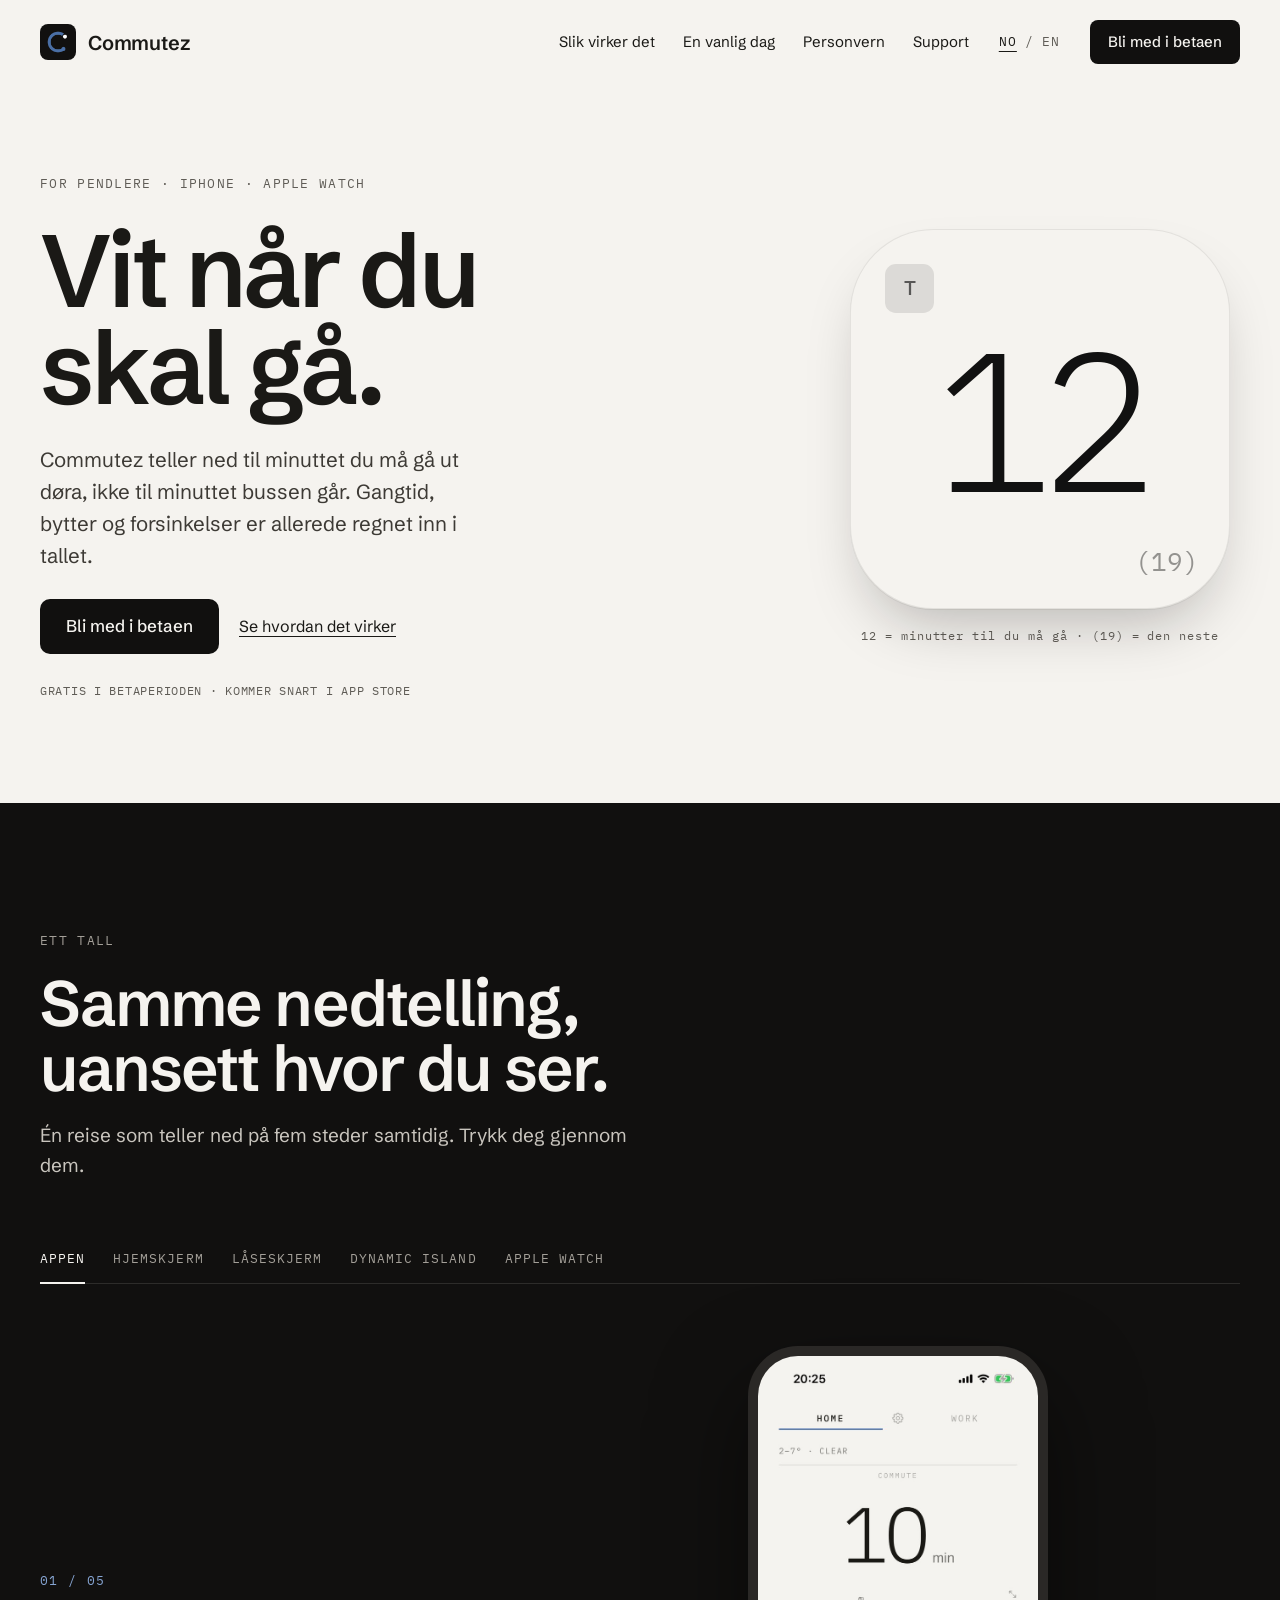
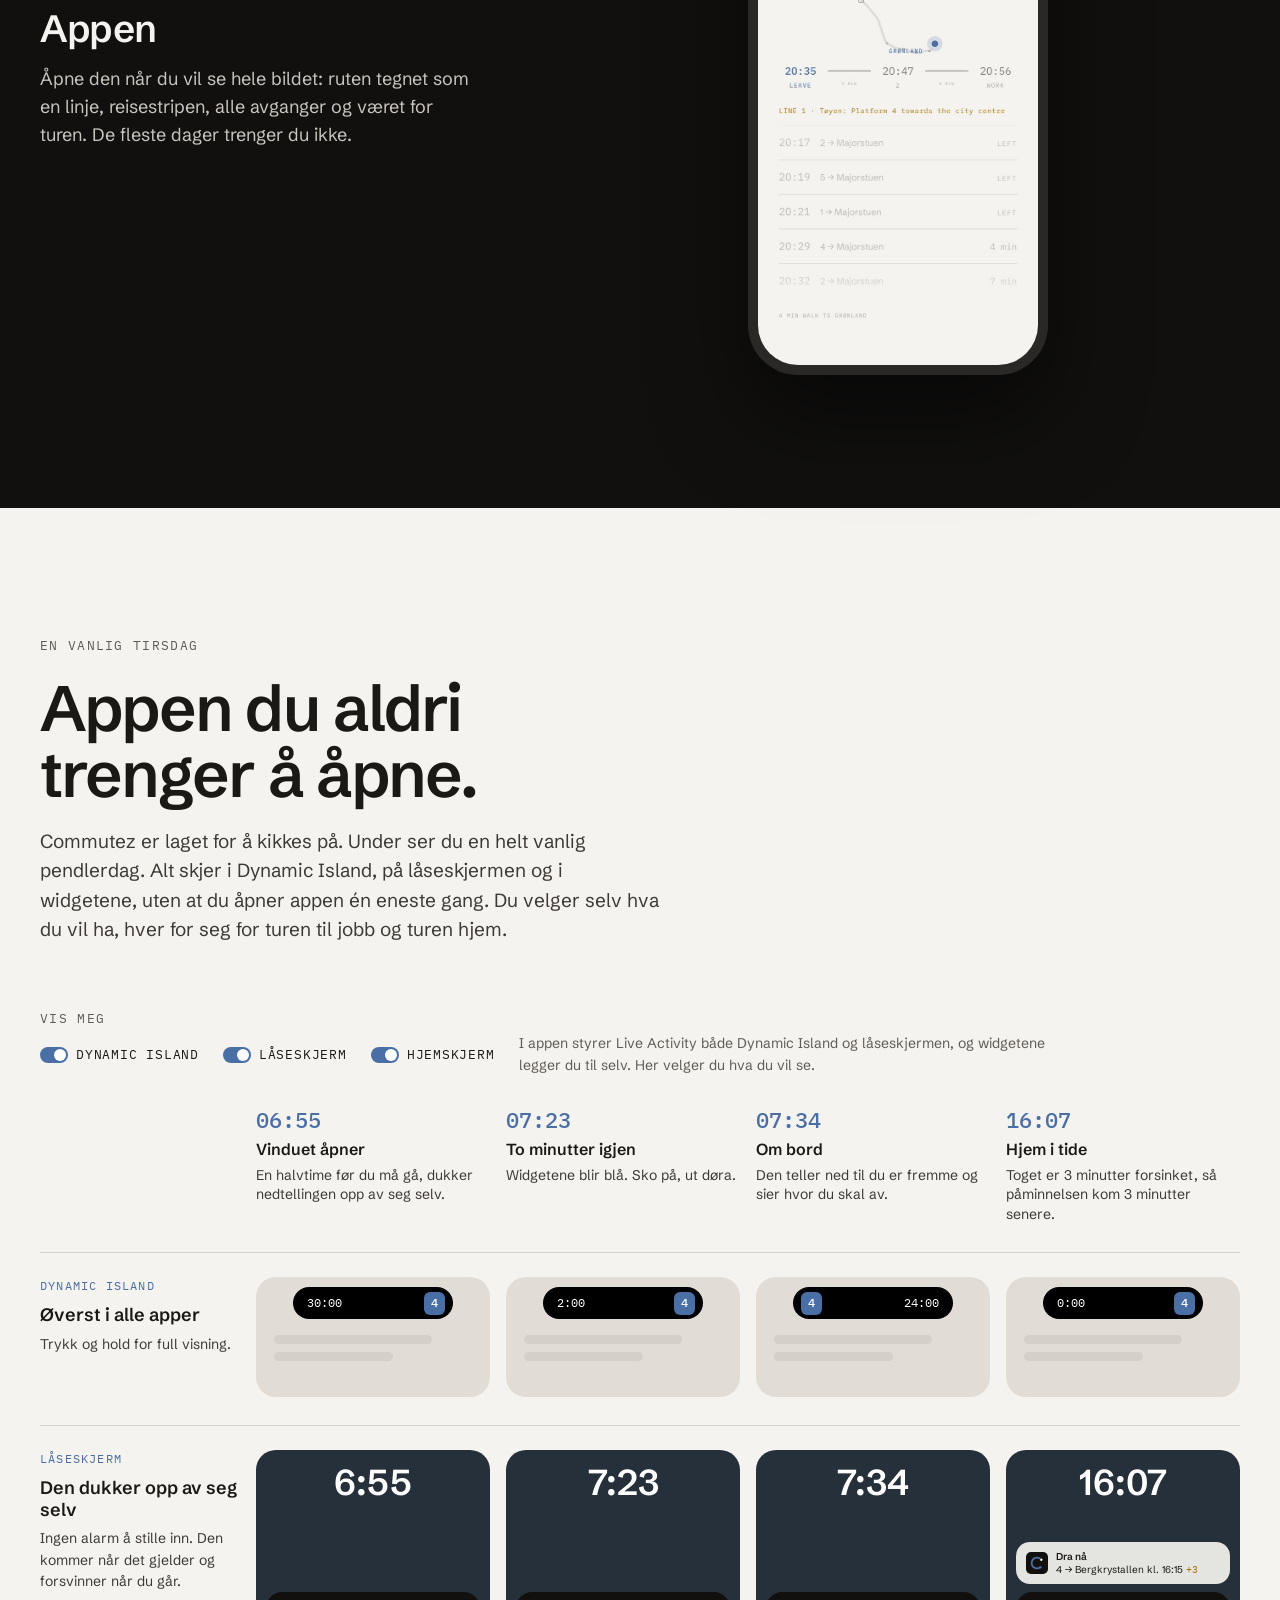
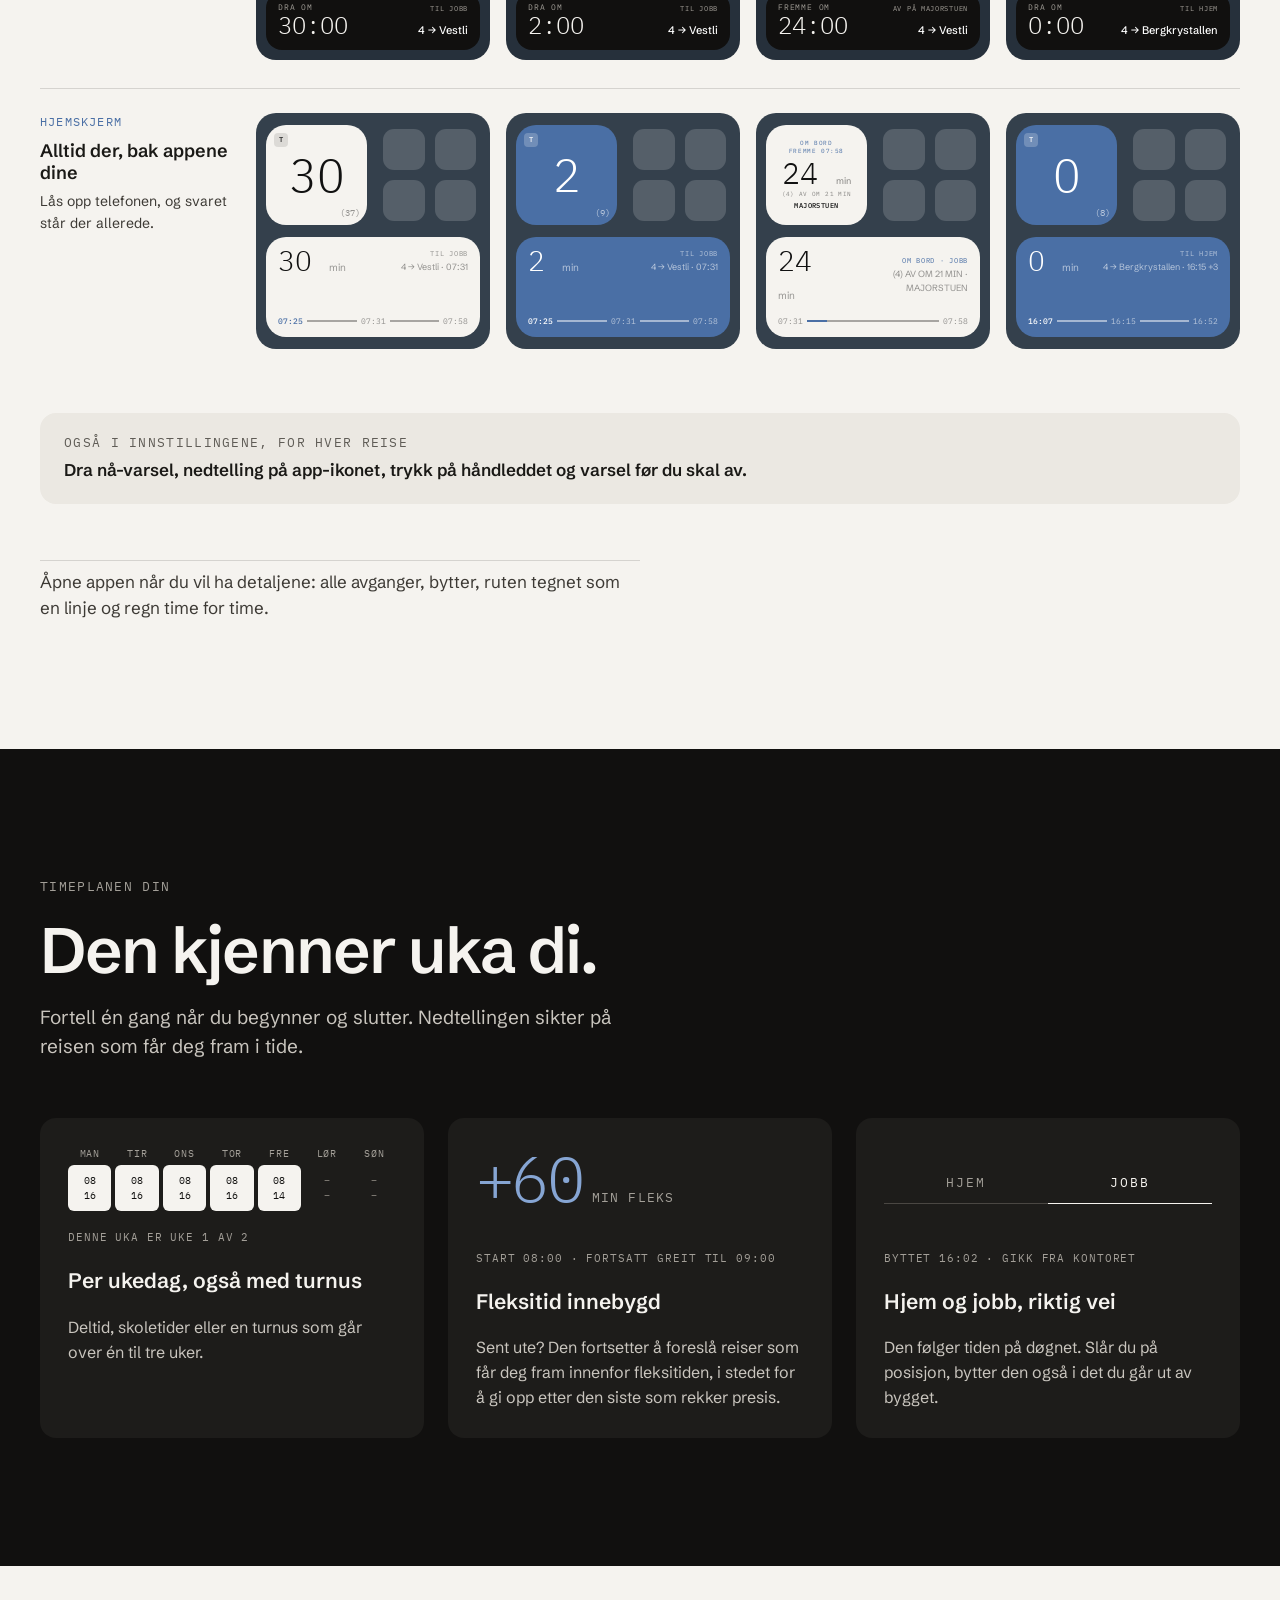
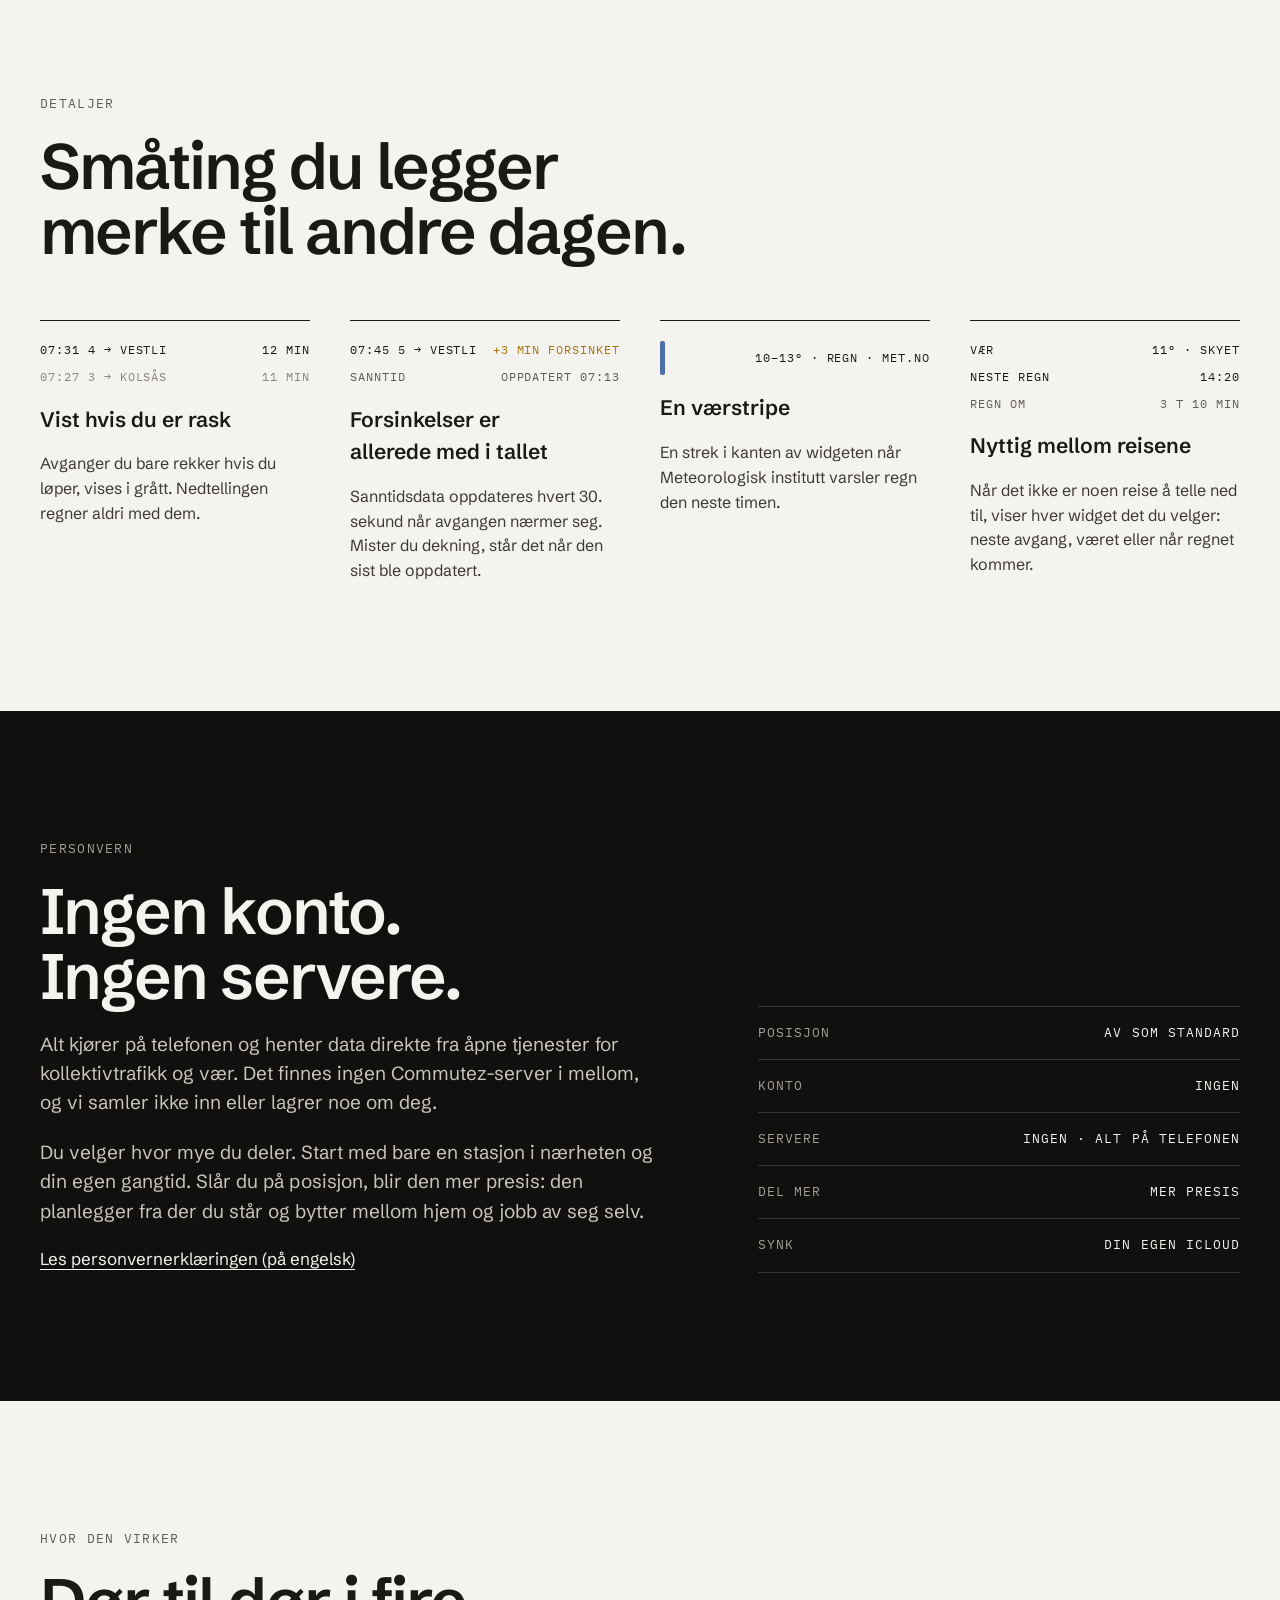
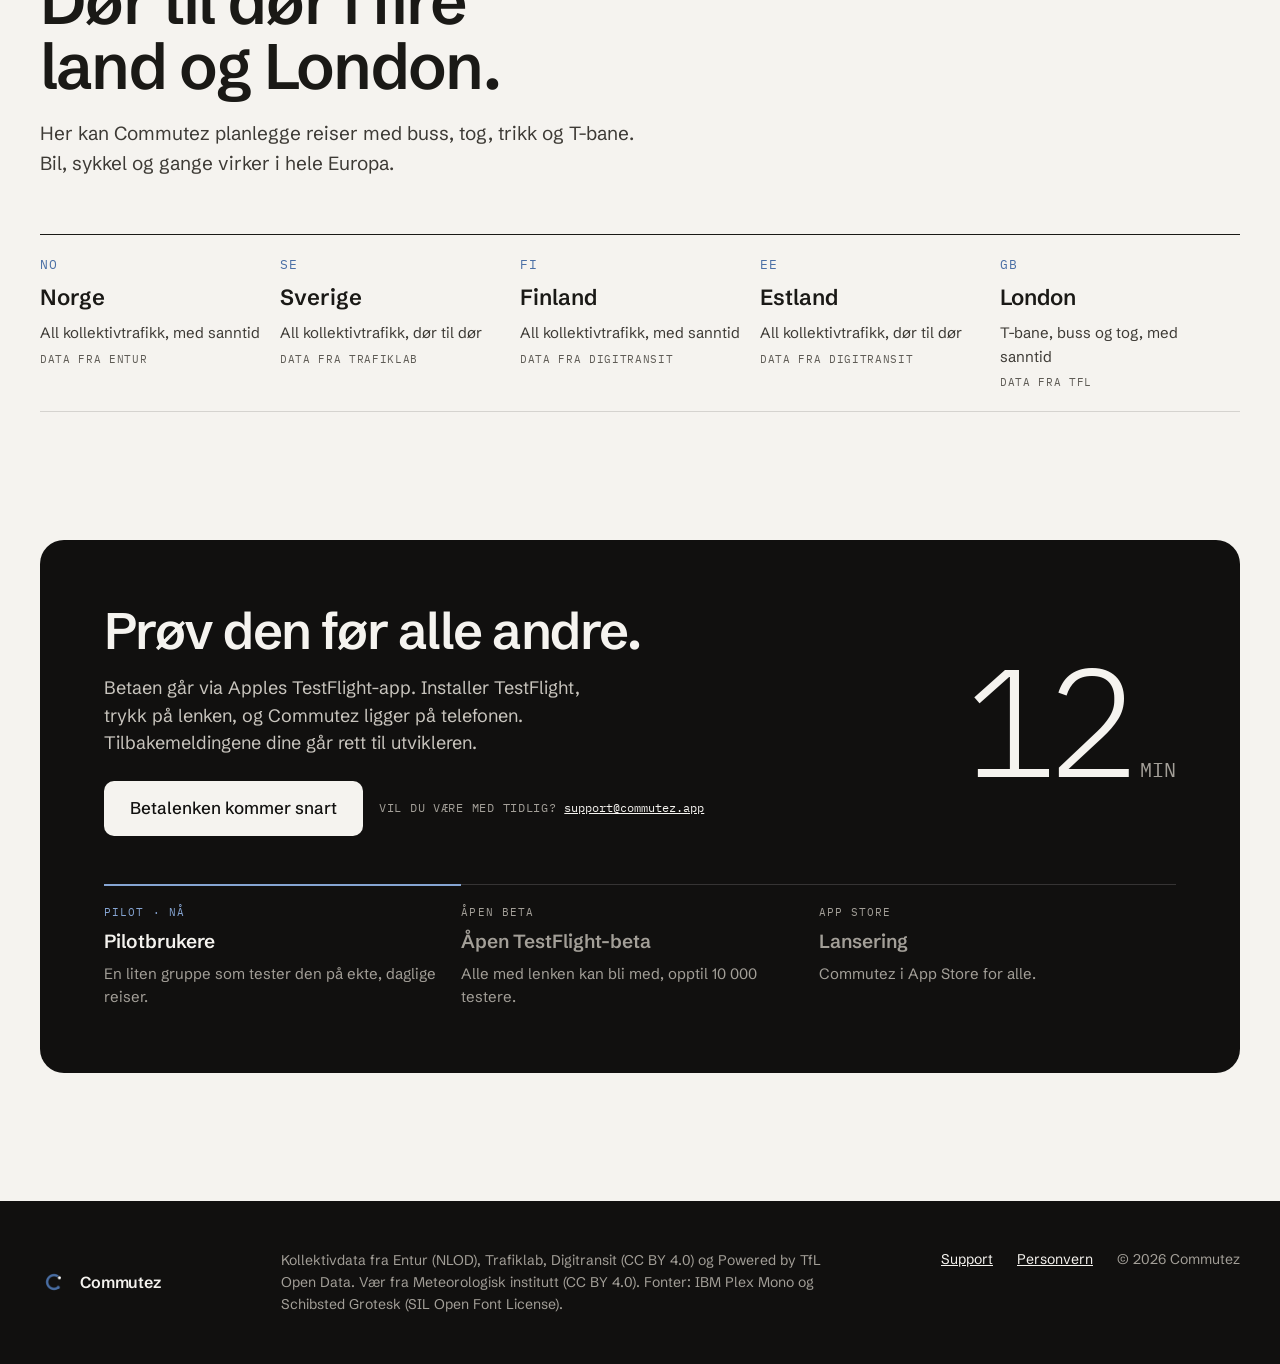
==== commit 91af1b91: "Phone: surface switches as tabs on the pinned day stage The Dynamic Island / Lock Screen / Home Scre" ====
--- a/no/index.html
+++ b/no/index.html
@@ -19,7 +19,7 @@
   <meta name="theme-color" content="#f5f3ef">
   <link rel="preload" href="/assets/fonts/IBMPlexMono-Light.ttf" as="font" type="font/ttf" crossorigin>
   <link rel="preload" href="/assets/fonts/SchibstedGrotesk.ttf" as="font" type="font/ttf" crossorigin>
-  <link rel="stylesheet" href="/assets/home.css?v=11">
+  <link rel="stylesheet" href="/assets/home.css?v=13">
 </head>
 <body>
 
@@ -192,19 +192,20 @@
       <p class="eyebrow">En vanlig tirsdag</p>
       <h2 class="h2">Appen du aldri trenger å åpne.</h2>
       <p class="lede"><span class="t-long">Commutez er laget for å kikkes på. Under ser du en helt vanlig pendlerdag. Alt skjer i Dynamic Island, på låseskjermen og i widgetene, uten at du åpner appen én eneste gang. Du velger selv hva du vil ha, hver for seg for turen til jobb og turen hjem.</span><span class="t-short">En vanlig pendlerdag, i Dynamic Island, på låseskjermen og i widgetene. Appen er lukket hele tiden.</span></p>
-      <div class="day-filter" role="group" aria-label="Visninger som vises">
-        <span class="eyebrow">Vis meg</span>
-        <button type="button" class="toggle" aria-pressed="true" data-surface="island"><span class="switch" aria-hidden="true"></span>Dynamic Island</button>
-        <button type="button" class="toggle" aria-pressed="true" data-surface="lock"><span class="switch" aria-hidden="true"></span>Låseskjerm</button>
-        <button type="button" class="toggle" aria-pressed="true" data-surface="home"><span class="switch" aria-hidden="true"></span>Hjemskjerm</button>
-        <p class="filter-note"><span class="t-long">I appen styrer Live Activity både Dynamic Island og låseskjermen, og widgetene legger du til selv. Her velger du hva du vil se.</span><span class="t-short">Velg hva du vil se. I appen er Dynamic Island og låseskjermen én bryter.</span></p>
-      </div>
+      <p class="filter-hint phone-only">Slå av det du ikke vil se underveis. I appen er Dynamic Island og låseskjermen én Live Activity-bryter.</p>
     </div>
 
     <!-- Desktop: rutenett med tidspunkter bortover og visninger nedover.
          Mobil: én blokk per visning, med de fire øyeblikkene under hverandre. -->
     <div class="day-scroll">
       <div class="day">
+          <div class="day-filter" role="group" aria-label="Visninger som vises">
+            <span class="eyebrow">Vis meg</span>
+            <button type="button" class="toggle" aria-pressed="true" data-surface="island"><span class="switch" aria-hidden="true"></span>Dynamic Island</button>
+            <button type="button" class="toggle" aria-pressed="true" data-surface="lock"><span class="switch" aria-hidden="true"></span>Låseskjerm</button>
+            <button type="button" class="toggle" aria-pressed="true" data-surface="home"><span class="switch" aria-hidden="true"></span>Hjemskjerm</button>
+            <p class="filter-note"><span class="t-long">I appen styrer Live Activity både Dynamic Island og låseskjermen, og widgetene legger du til selv. Her velger du hva du vil se.</span><span class="t-short">Velg hva du vil se. I appen er Dynamic Island og låseskjermen én bryter.</span></p>
+          </div>
         <div class="day-row head">
           <div></div>
           <div class="col-head"><span class="t">06:55</span><strong>Vinduet åpner</strong><span>En halvtime før du må gå, dukker nedtellingen opp av seg selv.</span></div>
@@ -442,6 +443,6 @@
   </div>
 </footer>
 
-<script src="/assets/home.js?v=11" defer></script>
+<script src="/assets/home.js?v=12" defer></script>
 </body>
 </html>
--- a/assets/home.css
+++ b/assets/home.css
@@ -365,7 +365,7 @@
 
 /* Desktop: phone-only helpers stay out of the way. */
 .day-pin, .day-end { display: contents; }
-.day-steps, .step-track, .snap-pt, .t-short, .swipe-dots { display: none; }
+.day-steps, .step-track, .snap-pt, .t-short, .swipe-dots, .phone-only { display: none; }
 
 @media (max-width: 760px) {
   :root { --bar: 56px; --screen: calc(100vh - var(--bar)); }
@@ -429,7 +429,20 @@
     position: sticky; top: var(--bar); background: var(--paper);
   }
   .day-row.head { display: none; }
-  .day-row:not(.head) { grid-area: 1 / 1; display: block; opacity: 0; pointer-events: none; transition: opacity .25s ease; }
+  .day-row:not(.head) { grid-area: 2 / 1; display: block; opacity: 0; pointer-events: none; transition: opacity .25s ease; }
+  /* the surface switches sit on top of the stage like tabs; the surface
+     you're looking at is underlined, and each can still be switched off */
+  .phone-only { display: block; }
+  .filter-hint { font-size: 14px; color: var(--muted); max-width: 46ch; }
+  .day .day-filter { grid-row: 1; grid-column: 1; display: grid; grid-template-columns: repeat(3, minmax(0, 1fr)); gap: 0 10px; margin: 0 0 20px; border-bottom: 1px solid var(--hair); }
+  .day .day-filter .eyebrow, .day .day-filter .filter-note { display: none; }
+  .day .day-filter button.toggle { min-width: 0; gap: 6px; font-size: 11px; line-height: 1.25; text-align: left; border-bottom: 2px solid transparent; margin-bottom: -1px; }
+  .day .day-filter .switch { flex: none; }
+  .day .day-filter button.toggle.is-current { border-bottom-color: var(--ink-2); }
+  .day .day-filter .switch { width: 22px; height: 13px; border-radius: 7px; }
+  .day .day-filter .switch::after { top: 2px; left: 11px; width: 9px; height: 9px; }
+  .day .day-filter .toggle[aria-pressed="false"] .switch::after { left: 2px; }
+  .row-head .cap { display: none; }
   .day-row.is-current { opacity: 1; pointer-events: auto; }
   .day-row + .day-row { padding-top: 0; border-top: 0; }
   .day-pin { display: grid; grid-template-columns: minmax(0, 1fr); gap: 20px; }
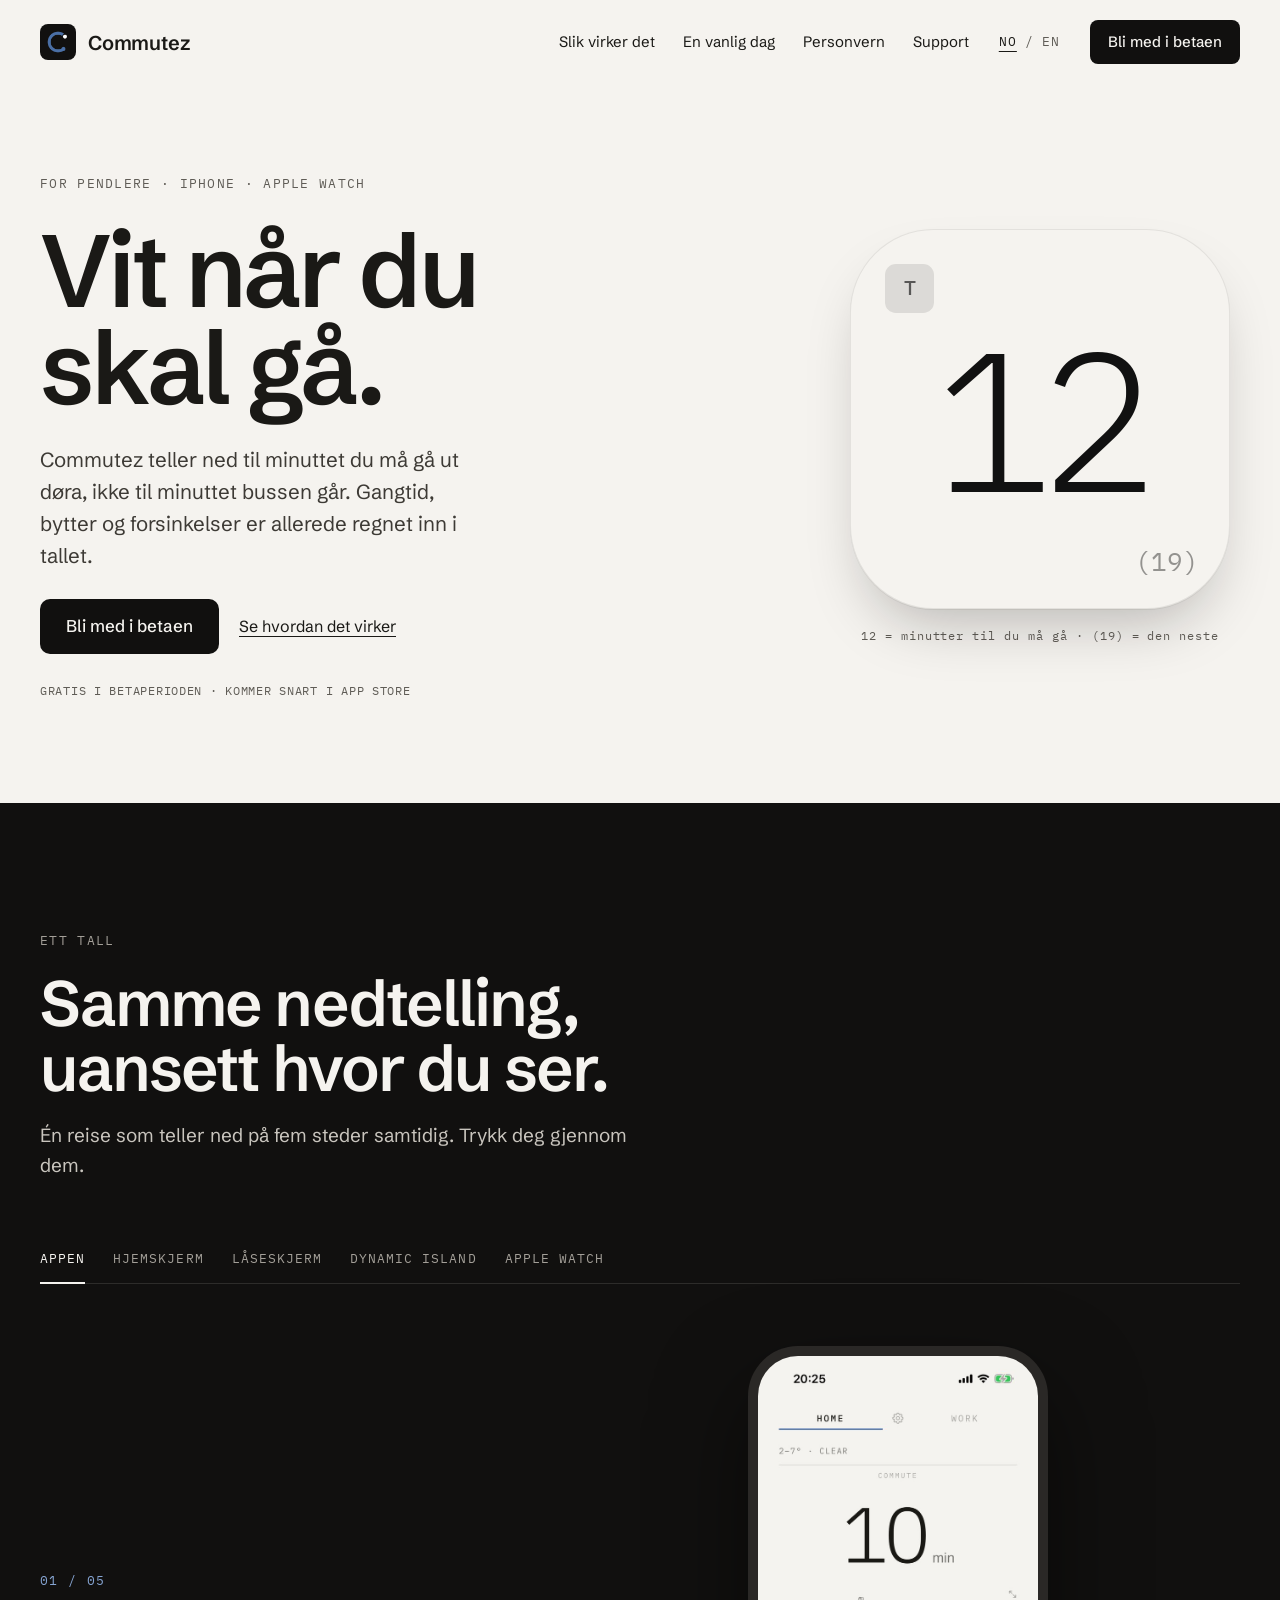
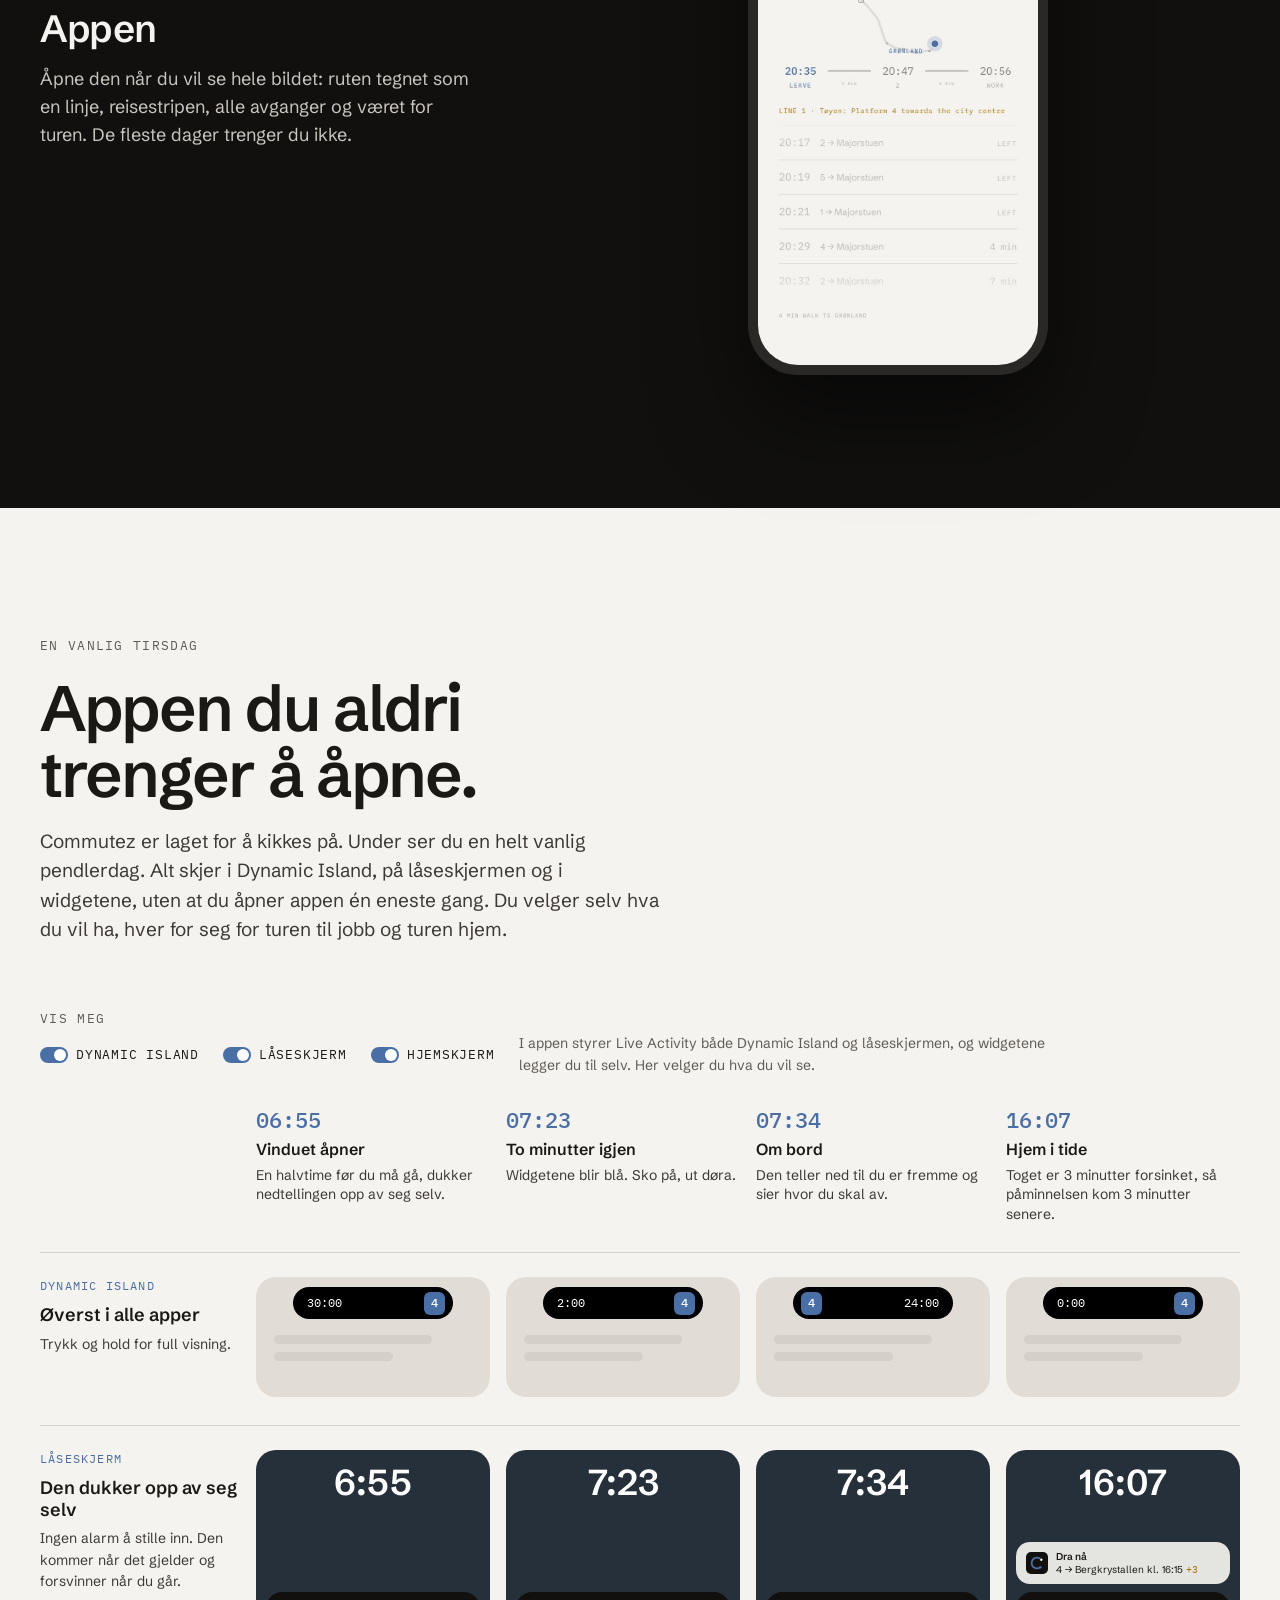
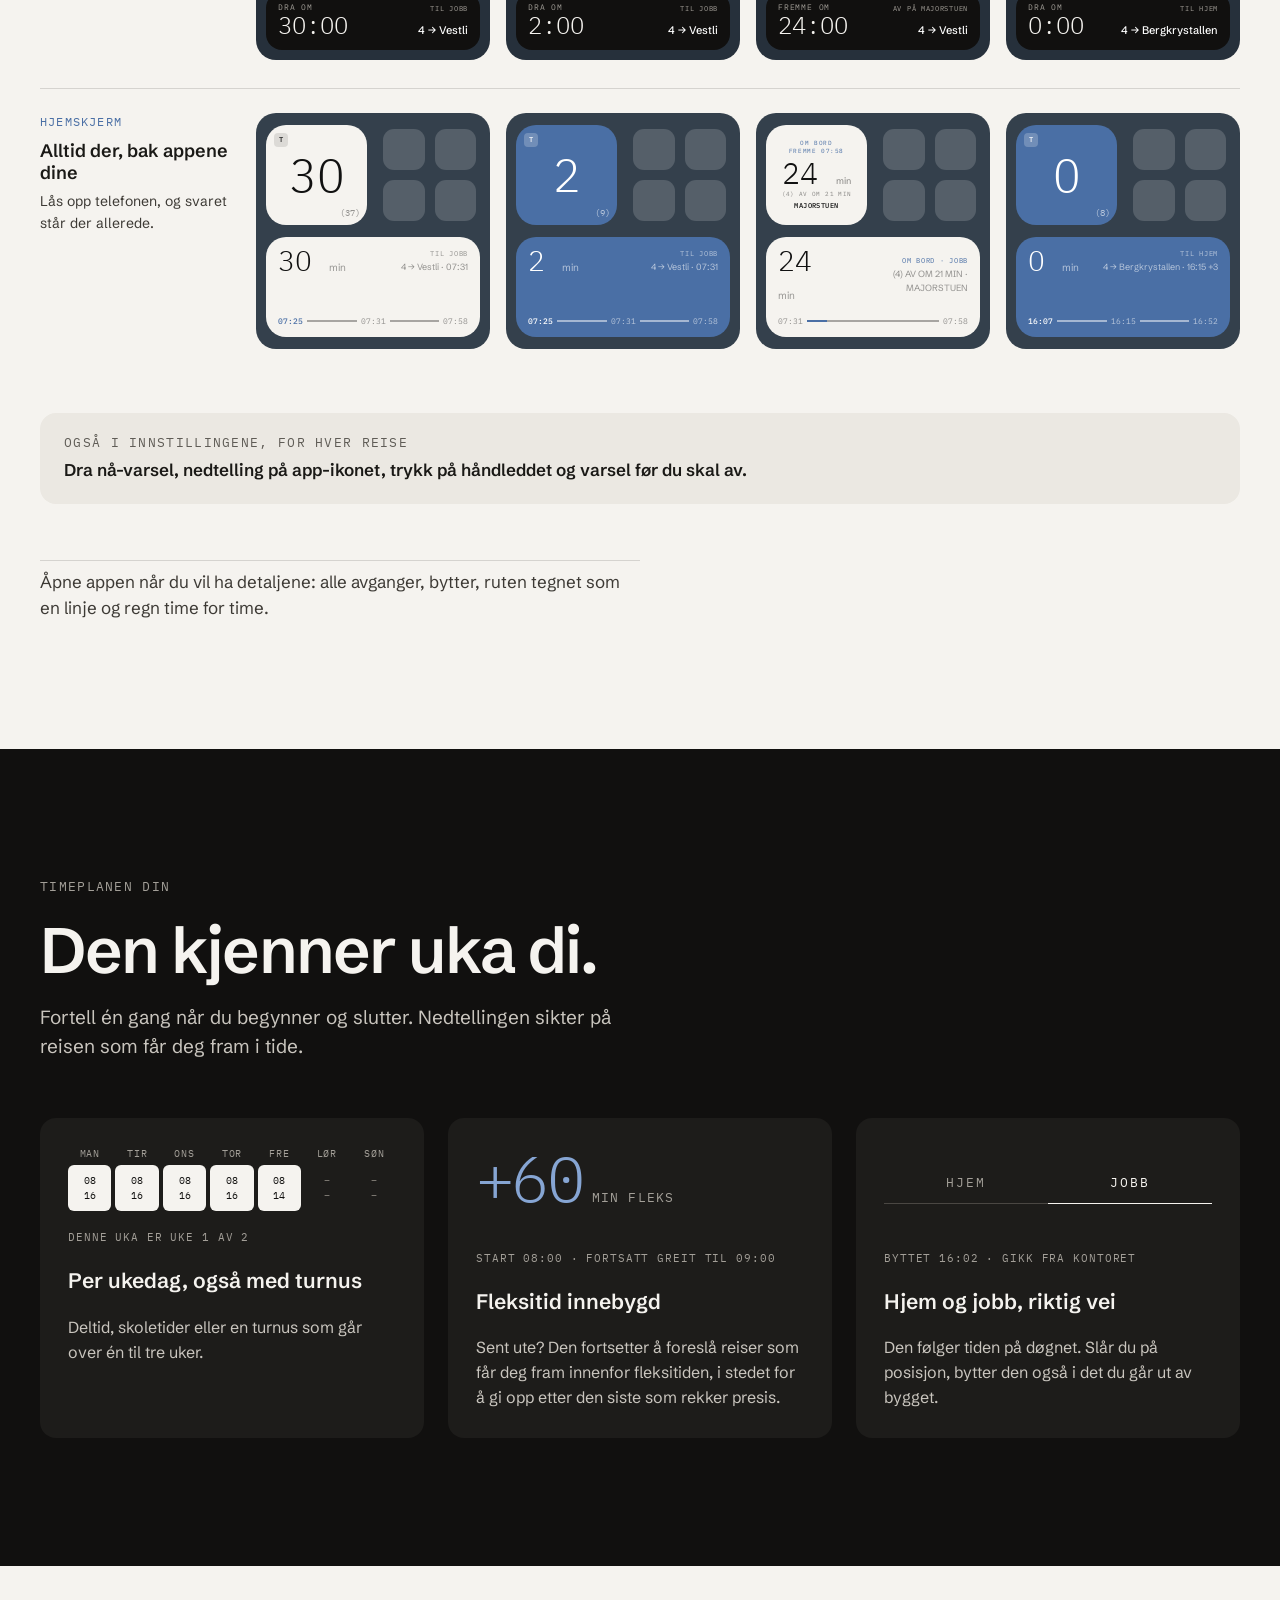
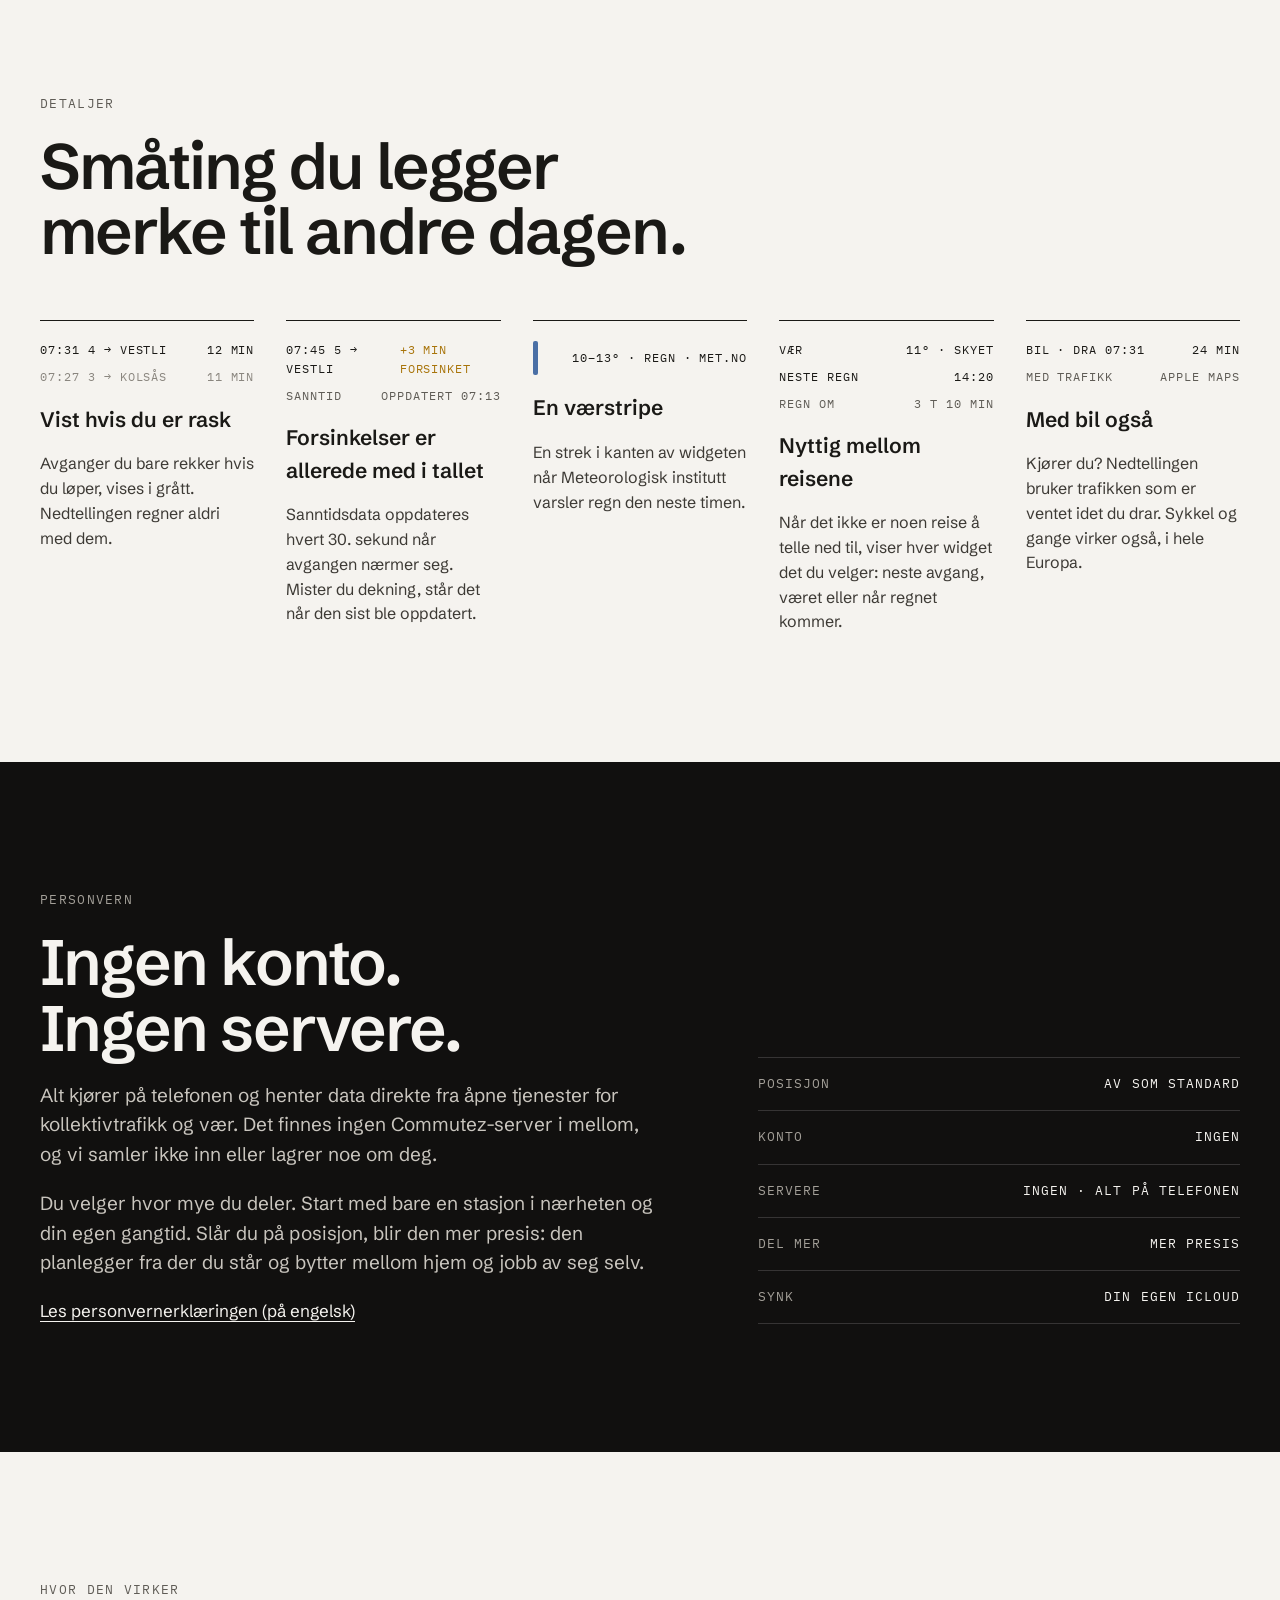
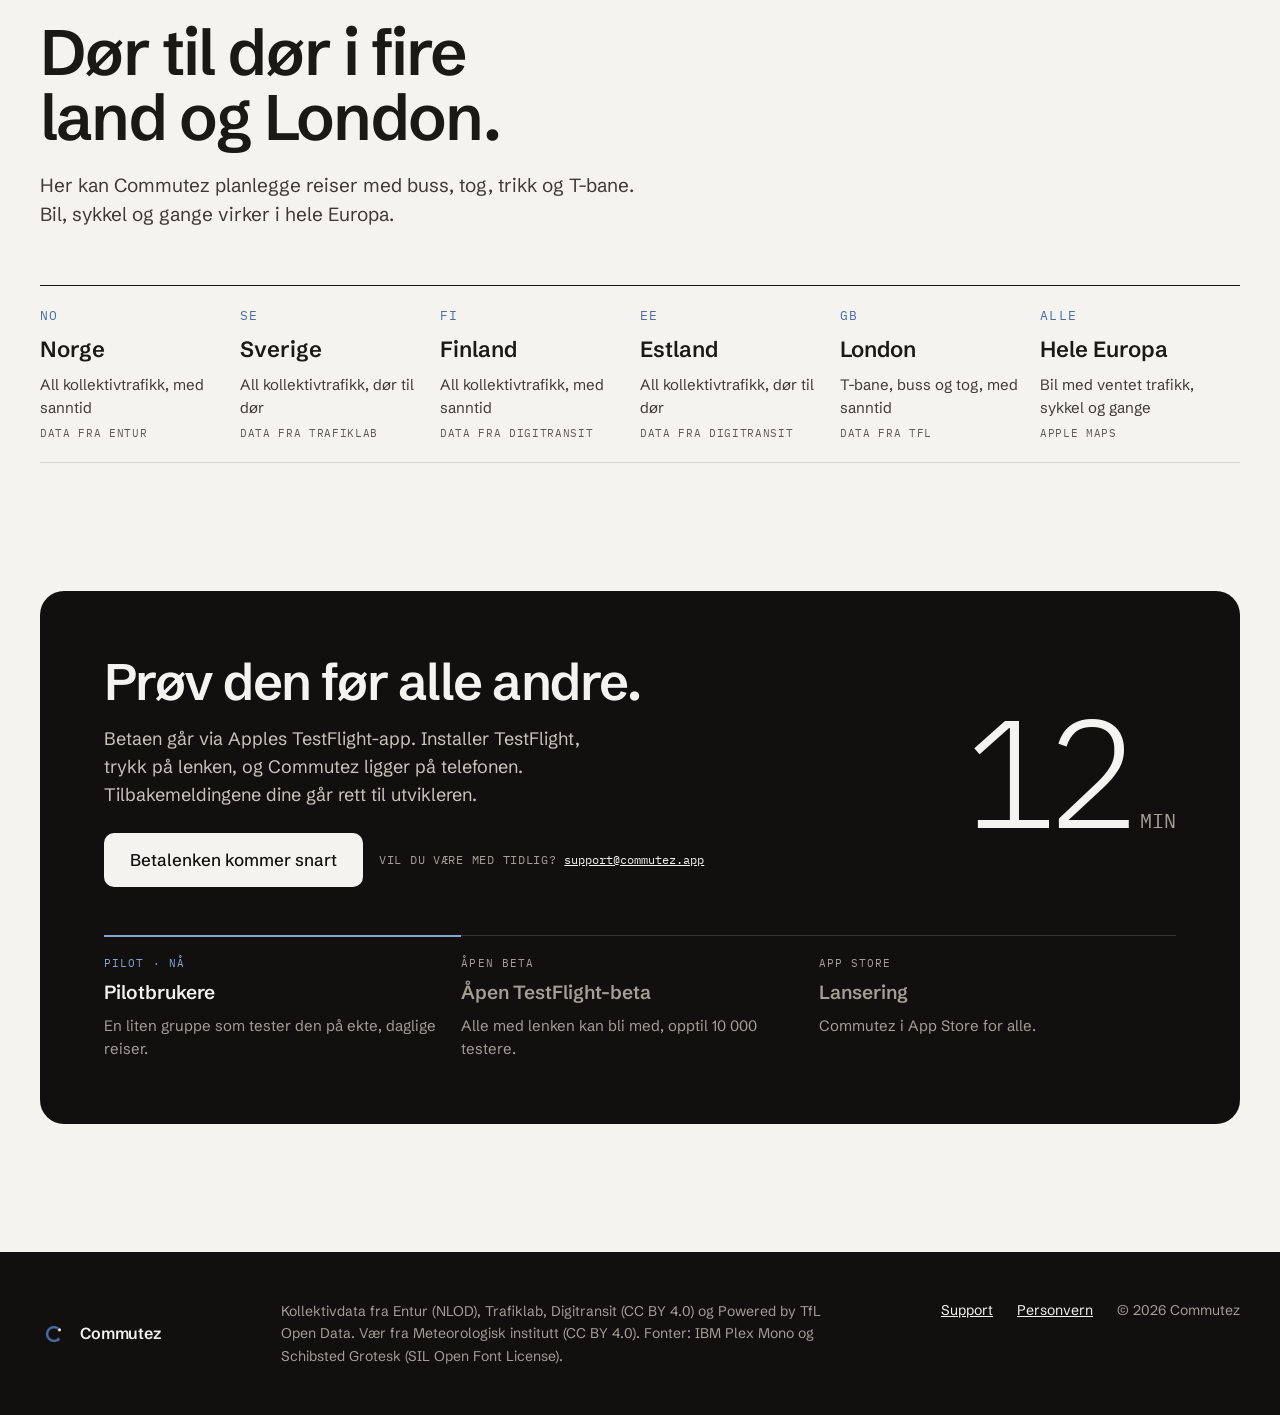
==== commit 9e942098: "Make car, bike and walking visible: country row and a details card 'Where it works' gets an 'All of " ====
--- a/no/index.html
+++ b/no/index.html
@@ -19,7 +19,7 @@
   <meta name="theme-color" content="#f5f3ef">
   <link rel="preload" href="/assets/fonts/IBMPlexMono-Light.ttf" as="font" type="font/ttf" crossorigin>
   <link rel="preload" href="/assets/fonts/SchibstedGrotesk.ttf" as="font" type="font/ttf" crossorigin>
-  <link rel="stylesheet" href="/assets/home.css?v=13">
+  <link rel="stylesheet" href="/assets/home.css?v=16">
 </head>
 <body>
 
@@ -284,6 +284,7 @@
     </div>
 
     <div class="day-end">
+    <h2 class="h2 phone-only">Mer i innstillingene.</h2>
     <div class="choices">
       <div class="lead"><span class="eyebrow">Også i innstillingene, for hver reise</span><strong>Dra nå-varsel, nedtelling på app-ikonet, trykk på håndleddet og varsel før du skal av.</strong></div>
     </div>
@@ -360,6 +361,11 @@
         <h3>Nyttig mellom reisene</h3>
         <p>Når det ikke er noen reise å telle ned til, viser hver widget det du velger: neste avgang, været eller når regnet kommer.</p>
       </div>
+      <div class="detail">
+        <div class="rows"><div><span>BIL · DRA 07:31</span><span>24 MIN</span></div><div class="dim"><span>MED TRAFIKK</span><span>APPLE MAPS</span></div></div>
+        <h3>Med bil også</h3>
+        <p>Kjører du? Nedtellingen bruker trafikken som er ventet idet du drar. Sykkel og gange virker også, i hele Europa.</p>
+      </div>
     </div>
   </div>
 </section>
@@ -392,7 +398,7 @@
     <div class="intro">
       <p class="eyebrow">Hvor den virker</p>
       <h2 class="h2">Dør til dør i fire land og London.</h2>
-      <p class="lede">Her kan Commutez planlegge reiser med buss, tog, trikk og T-bane. Bil, sykkel og gange virker i hele Europa.</p>
+      <p class="lede"><span class="t-long">Her kan Commutez planlegge reiser med buss, tog, trikk og T-bane. Bil, sykkel og gange virker i hele Europa.</span><span class="t-short">Buss, tog, trikk og T-bane med sanntid her. Bil, sykkel og gange i hele Europa.</span></p>
     </div>
     <div class="countries">
       <div><span class="code">NO</span><strong>Norge</strong><span>All kollektivtrafikk, med sanntid</span><span class="src">Data fra Entur</span></div>
@@ -400,6 +406,7 @@
       <div><span class="code">FI</span><strong>Finland</strong><span>All kollektivtrafikk, med sanntid</span><span class="src">Data fra Digitransit</span></div>
       <div><span class="code">EE</span><strong>Estland</strong><span>All kollektivtrafikk, dør til dør</span><span class="src">Data fra Digitransit</span></div>
       <div><span class="code">GB</span><strong>London</strong><span>T-bane, buss og tog, med sanntid</span><span class="src">Data fra TfL</span></div>
+      <div><span class="code">ALLE</span><strong>Hele Europa</strong><span>Bil med ventet trafikk, sykkel og gange</span><span class="src">Apple Maps</span></div>
     </div>
   </div>
 </section>
@@ -443,6 +450,6 @@
   </div>
 </footer>
 
-<script src="/assets/home.js?v=12" defer></script>
+<script src="/assets/home.js?v=13" defer></script>
 </body>
 </html>
--- a/assets/home.css
+++ b/assets/home.css
@@ -288,7 +288,7 @@
 .dir span.on { border-bottom-color: var(--paper); color: var(--paper); }
 
 /* ---------- details ---------- */
-.details { display: grid; grid-template-columns: repeat(auto-fit, minmax(240px, 1fr)); gap: 48px 40px; }
+.details { display: grid; grid-template-columns: repeat(auto-fit, minmax(190px, 1fr)); gap: 48px 32px; }
 .detail { display: flex; flex-direction: column; gap: 16px; border-top: 1px solid var(--ink-2); padding-top: 20px; }
 .detail h3 { font-size: 21px; font-weight: 600; }
 .detail p { font-size: 16px; color: var(--text-2); }
@@ -365,7 +365,7 @@
 
 /* Desktop: phone-only helpers stay out of the way. */
 .day-pin, .day-end { display: contents; }
-.day-steps, .step-track, .snap-pt, .t-short, .swipe-dots, .phone-only { display: none; }
+.day-steps, .step-track, .snap-pt, .t-short, .swipe-nav, .phone-only { display: none; }
 
 @media (max-width: 760px) {
   :root { --bar: 56px; --screen: calc(100vh - var(--bar)); }
@@ -472,16 +472,27 @@
 
   /* week and details: swipe sideways through the cards */
   .cards, .details {
-    display: flex; gap: 12px; overflow-x: auto; scroll-snap-type: x mandatory; overscroll-behavior-x: contain;
+    /* each card fills the width; the gap is two gutters wide so the next
+       card never peeks in with half its text cut off */
+    display: flex; gap: calc(2 * max(24px, env(safe-area-inset-left, 0px))); overflow-x: auto; scroll-snap-type: x mandatory; overscroll-behavior-x: contain;
     margin-left: calc(-1 * max(24px, env(safe-area-inset-left, 0px))); margin-right: calc(-1 * max(24px, env(safe-area-inset-right, 0px)));
     padding-left: max(24px, env(safe-area-inset-left, 0px)); padding-right: max(24px, env(safe-area-inset-right, 0px));
     scroll-padding-left: max(24px, env(safe-area-inset-left, 0px)); scrollbar-width: none;
   }
   .cards::-webkit-scrollbar, .details::-webkit-scrollbar { display: none; }
-  .cards > *, .details > * { flex: 0 0 86%; scroll-snap-align: start; }
+  .cards > *, .details > * { flex: 0 0 100%; scroll-snap-align: start; }
   .card { padding: 22px; gap: 14px; }
   .detail { padding-top: 16px; gap: 12px; }
+  .swipe-nav { display: flex; align-items: center; justify-content: space-between; gap: 16px; }
   .swipe-dots { display: flex; gap: 8px; }
+  .swipe-arrows { display: flex; gap: 10px; }
+  .swipe-arrows button {
+    appearance: none; width: 44px; height: 44px; border-radius: 50%; border: 1px solid var(--hair);
+    background: none; color: inherit; font: inherit; font-size: 20px; line-height: 1; cursor: pointer;
+    display: inline-flex; align-items: center; justify-content: center;
+  }
+  .dark .swipe-arrows button { border-color: var(--hair-dark); }
+  .swipe-arrows button:disabled { opacity: .3; cursor: default; }
   .swipe-dots span { width: 8px; height: 8px; border-radius: 50%; background: var(--hair); transition: background .3s ease, width .3s ease; }
   .dark .swipe-dots span { background: var(--hair-dark); }
   .swipe-dots span.on { width: 22px; border-radius: 4px; background: var(--accent); }
@@ -503,7 +514,9 @@
 
   /* 8 · get it: one screen, the footer scrolls in after it */
   .get { height: var(--screen); padding-block: 16px; display: flex; align-items: center; scroll-snap-align: start; scroll-snap-stop: always; }
-  .get .box { width: 100%; padding: 24px; gap: 22px; }
+  /* a full black screen like the other dark chapters, not a card on paper */
+  .get { background: var(--ink); }
+  .get .box { width: 100%; padding: 0; border-radius: 0; gap: 22px; }
   .get .row { gap: 16px; }
   .get .copy { gap: 12px; }
   .get h2 { font-size: clamp(28px, 8vw, 34px); }
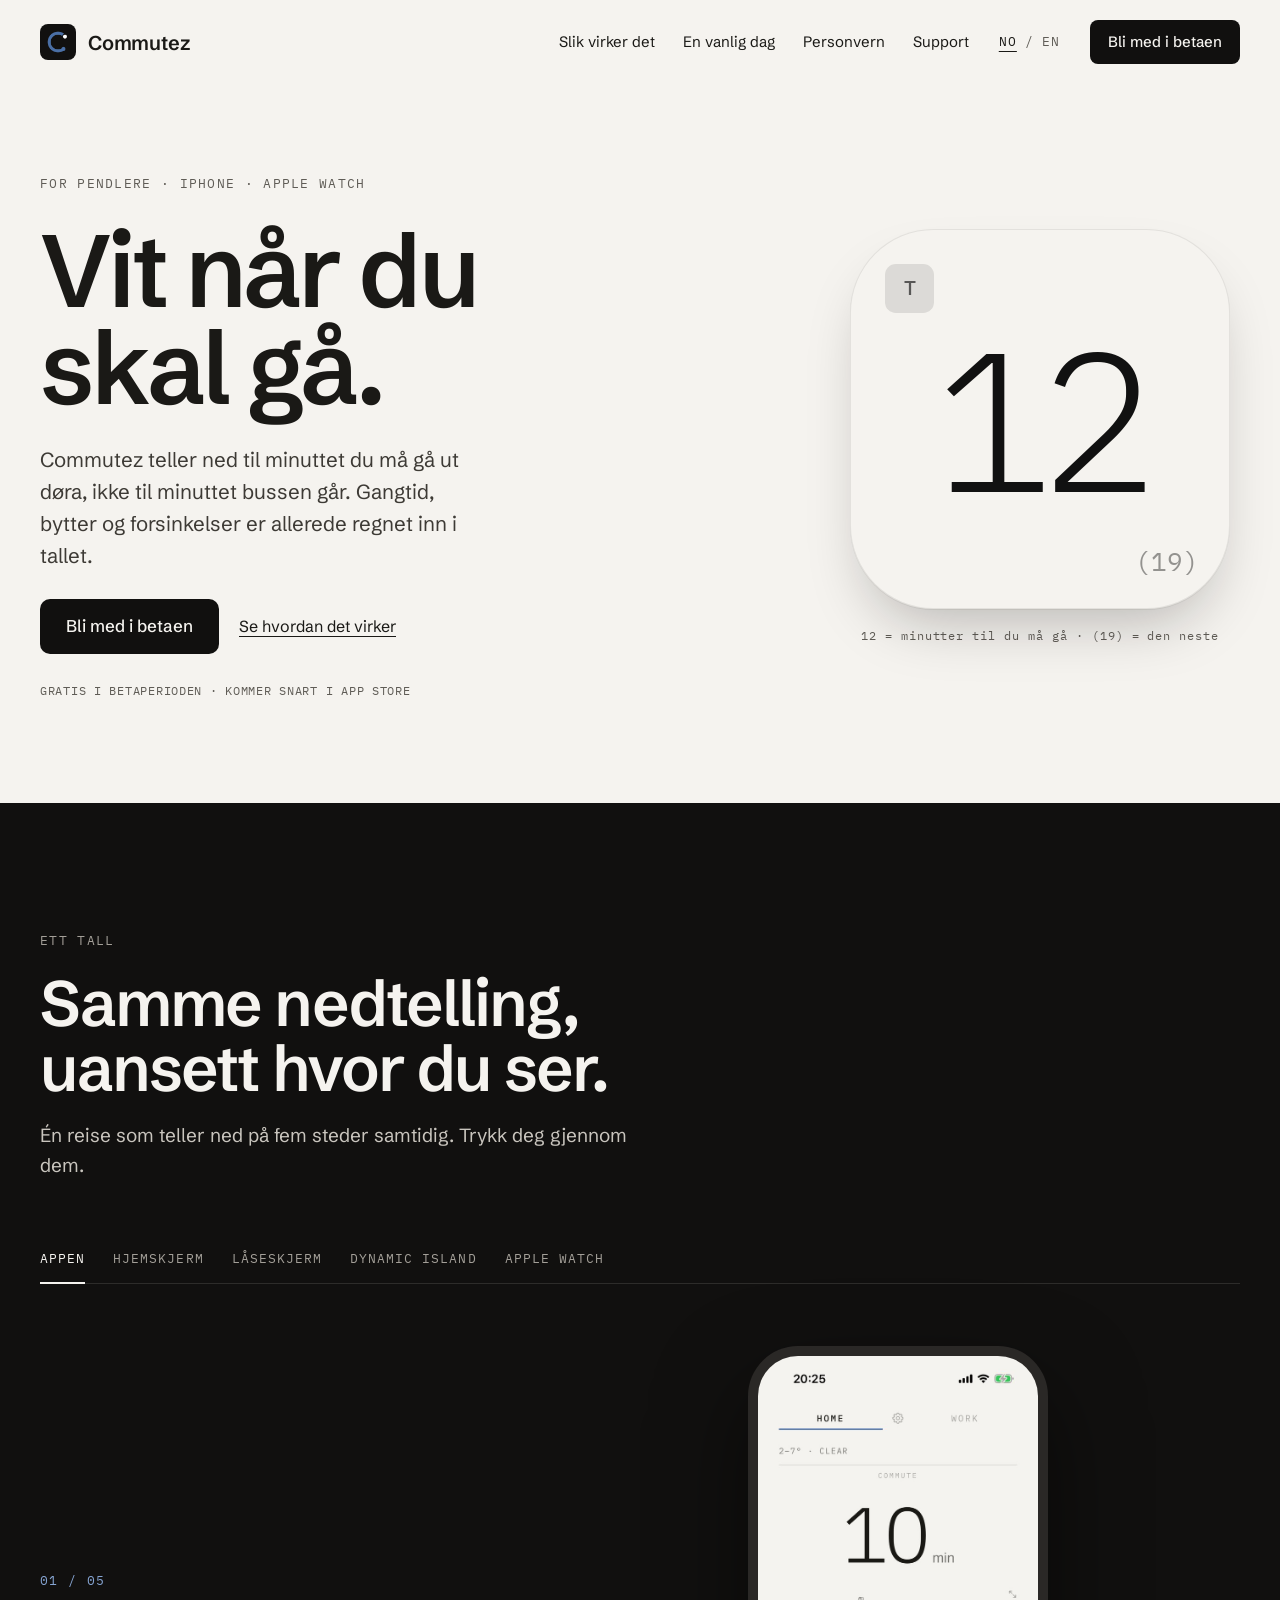
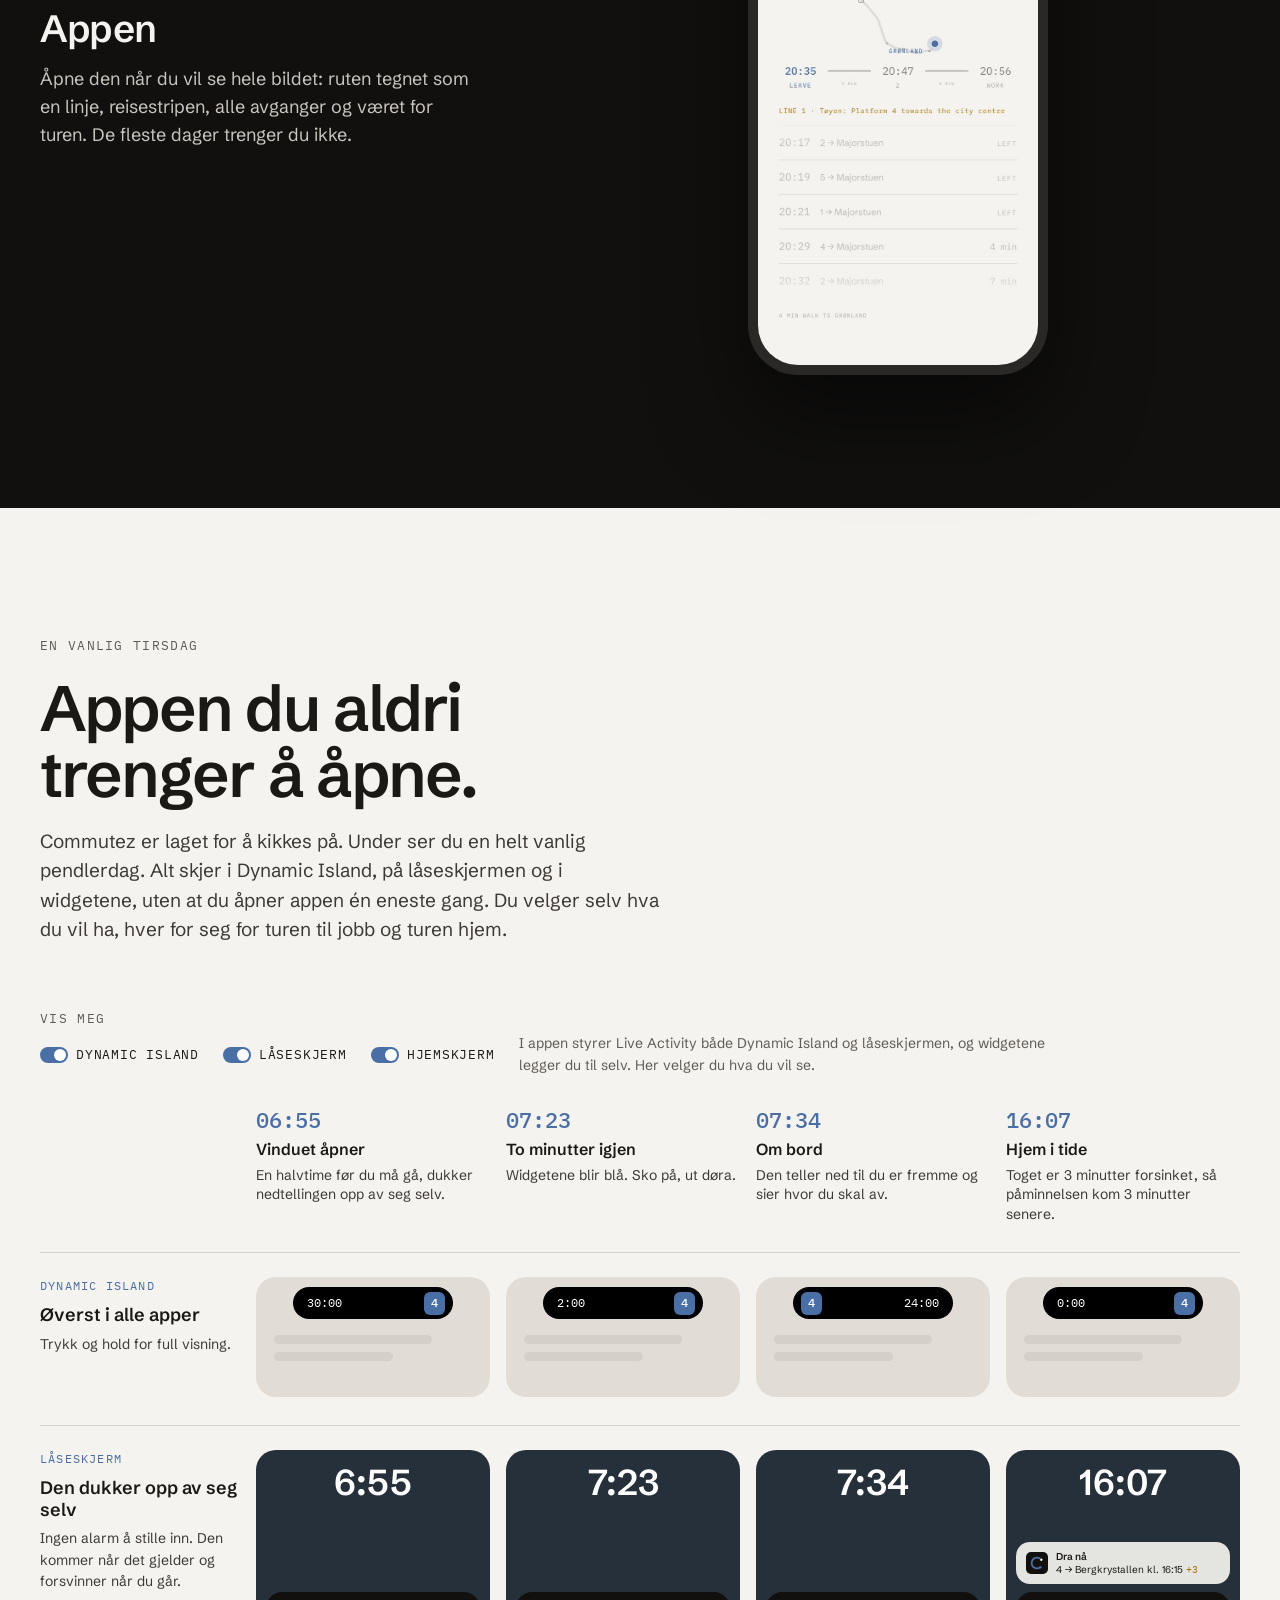
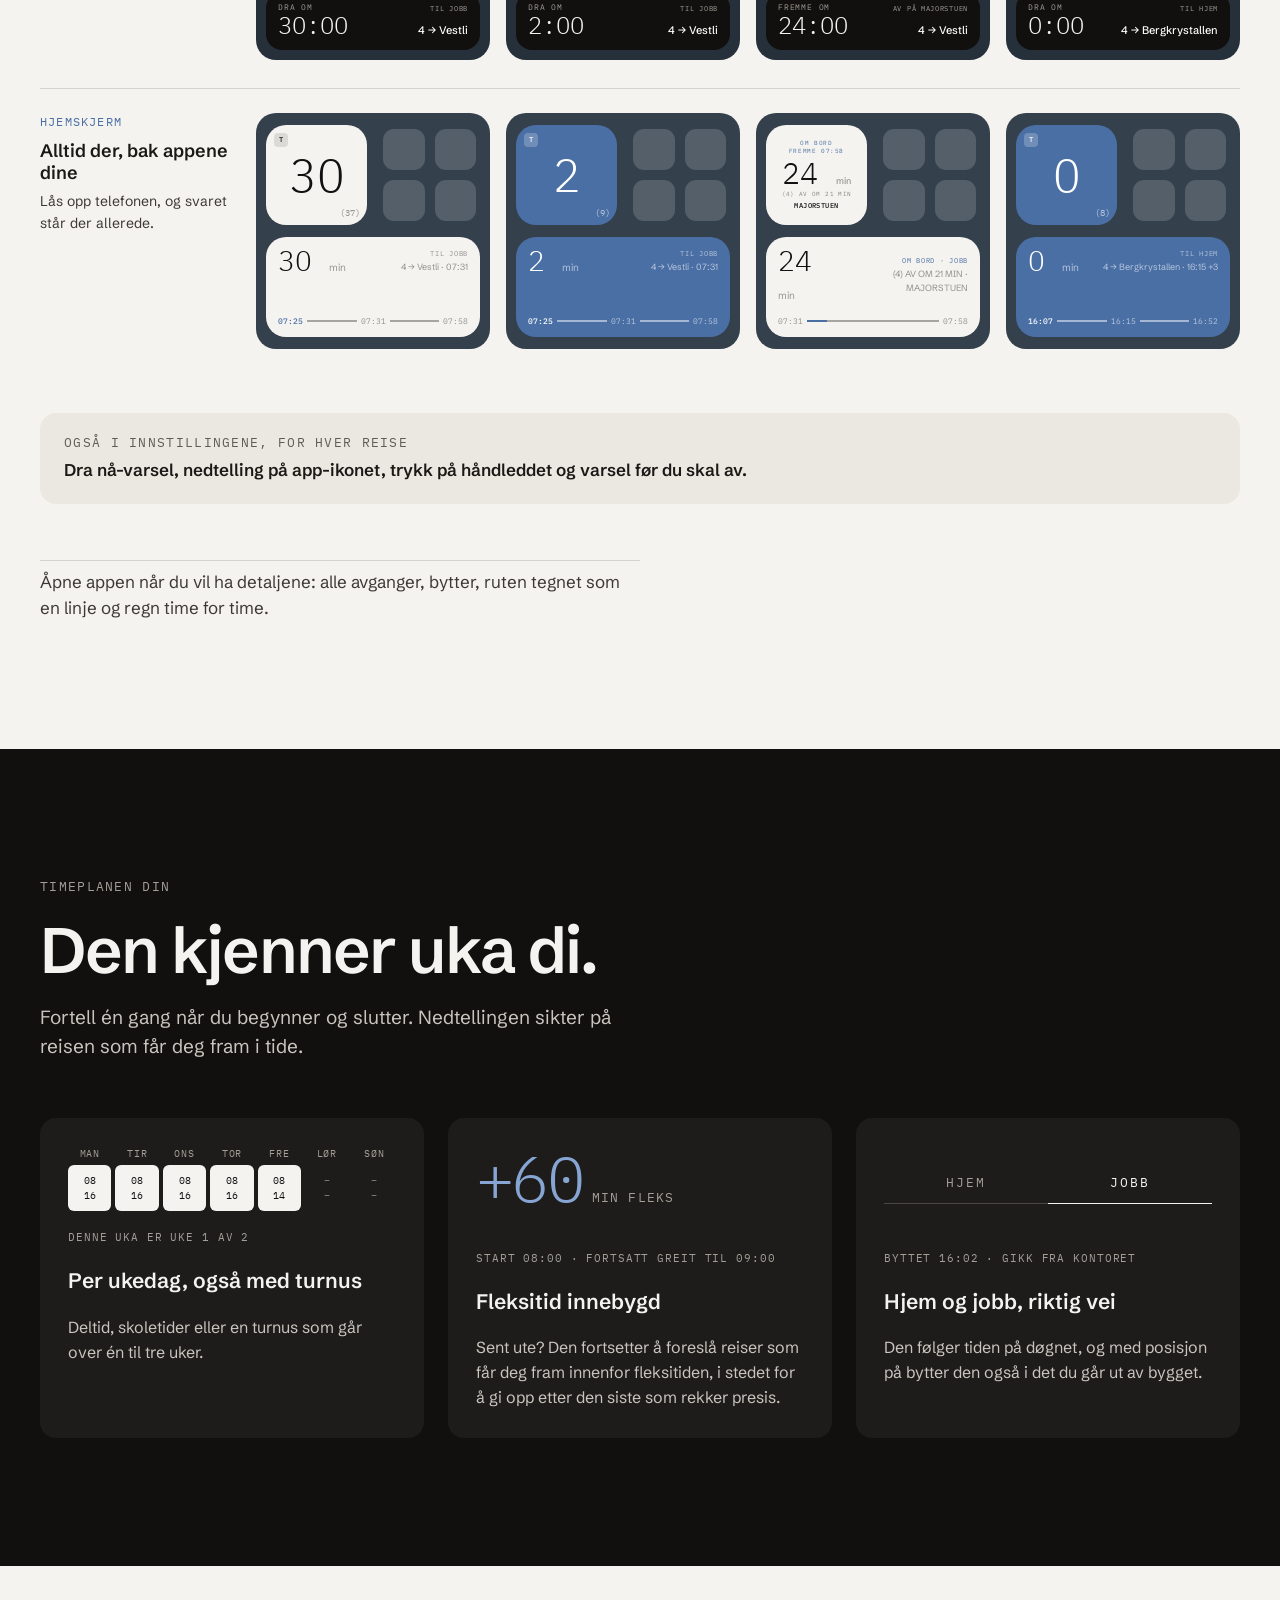
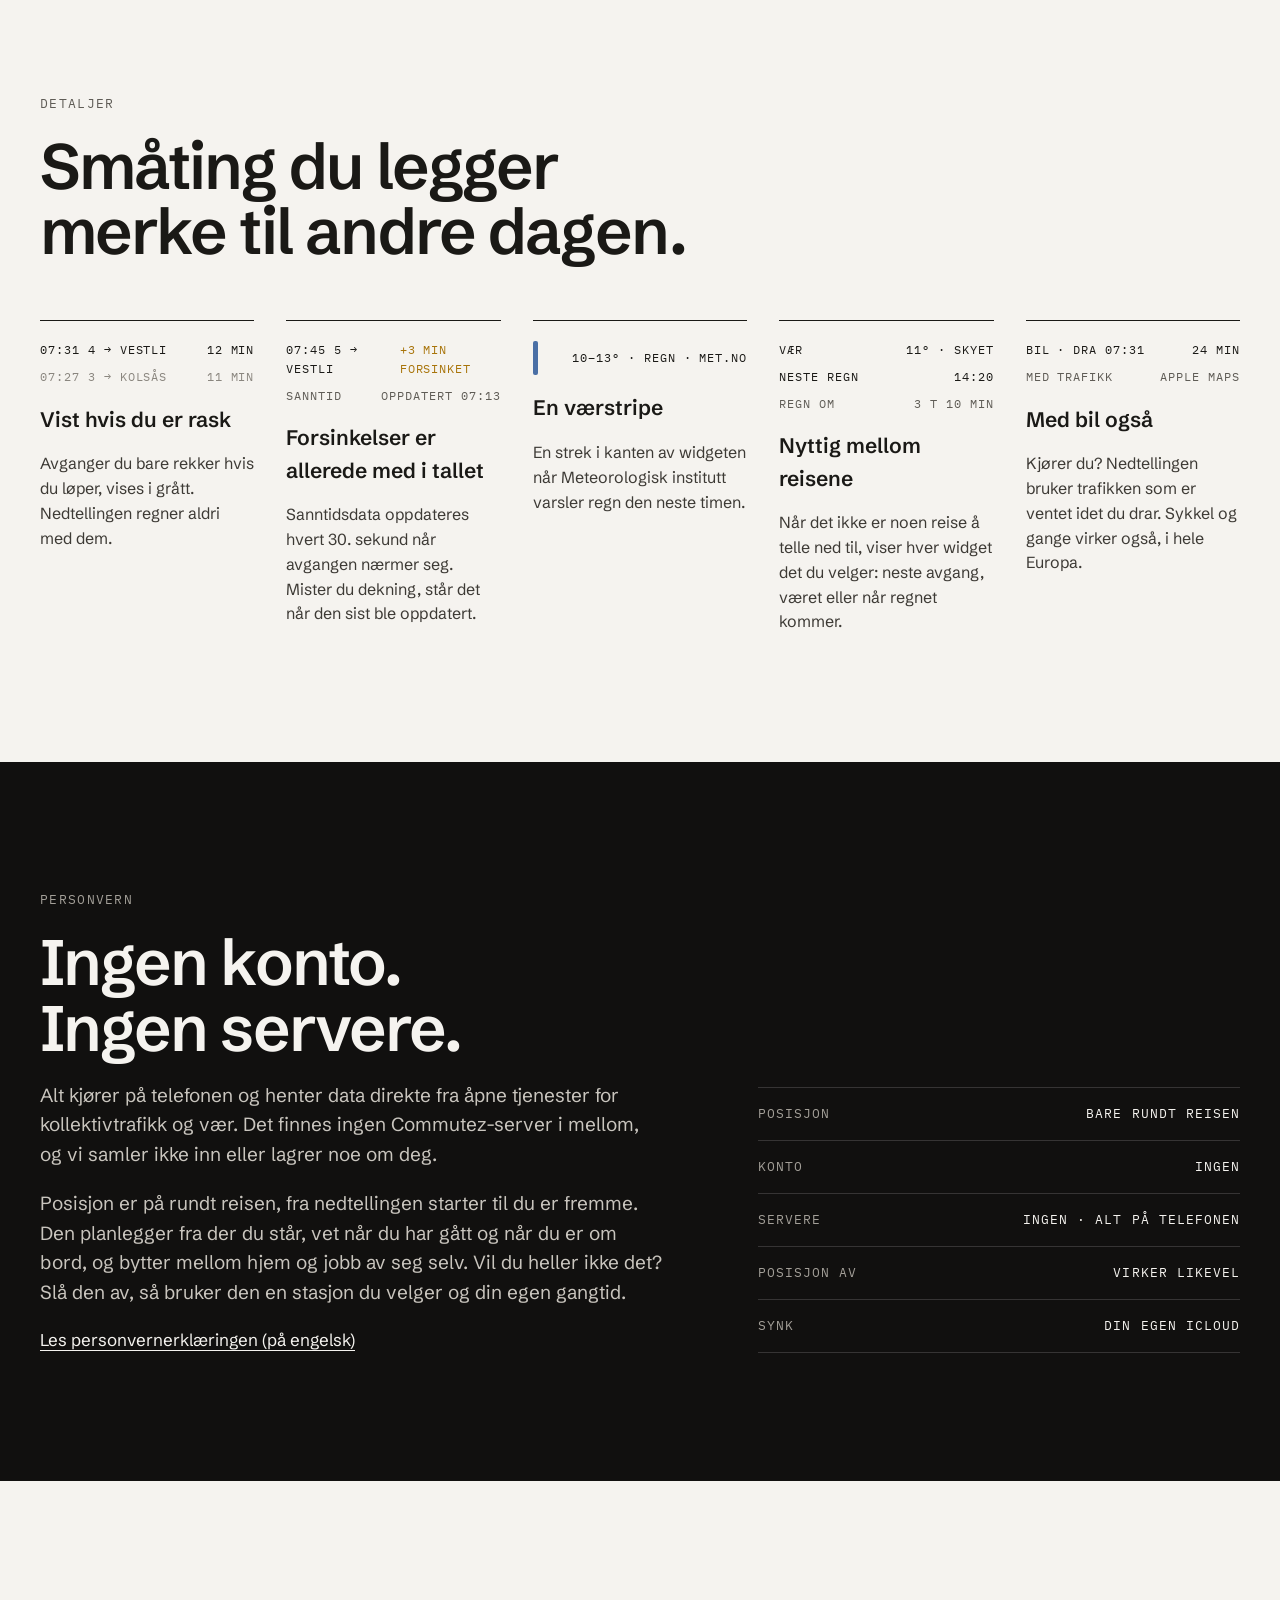
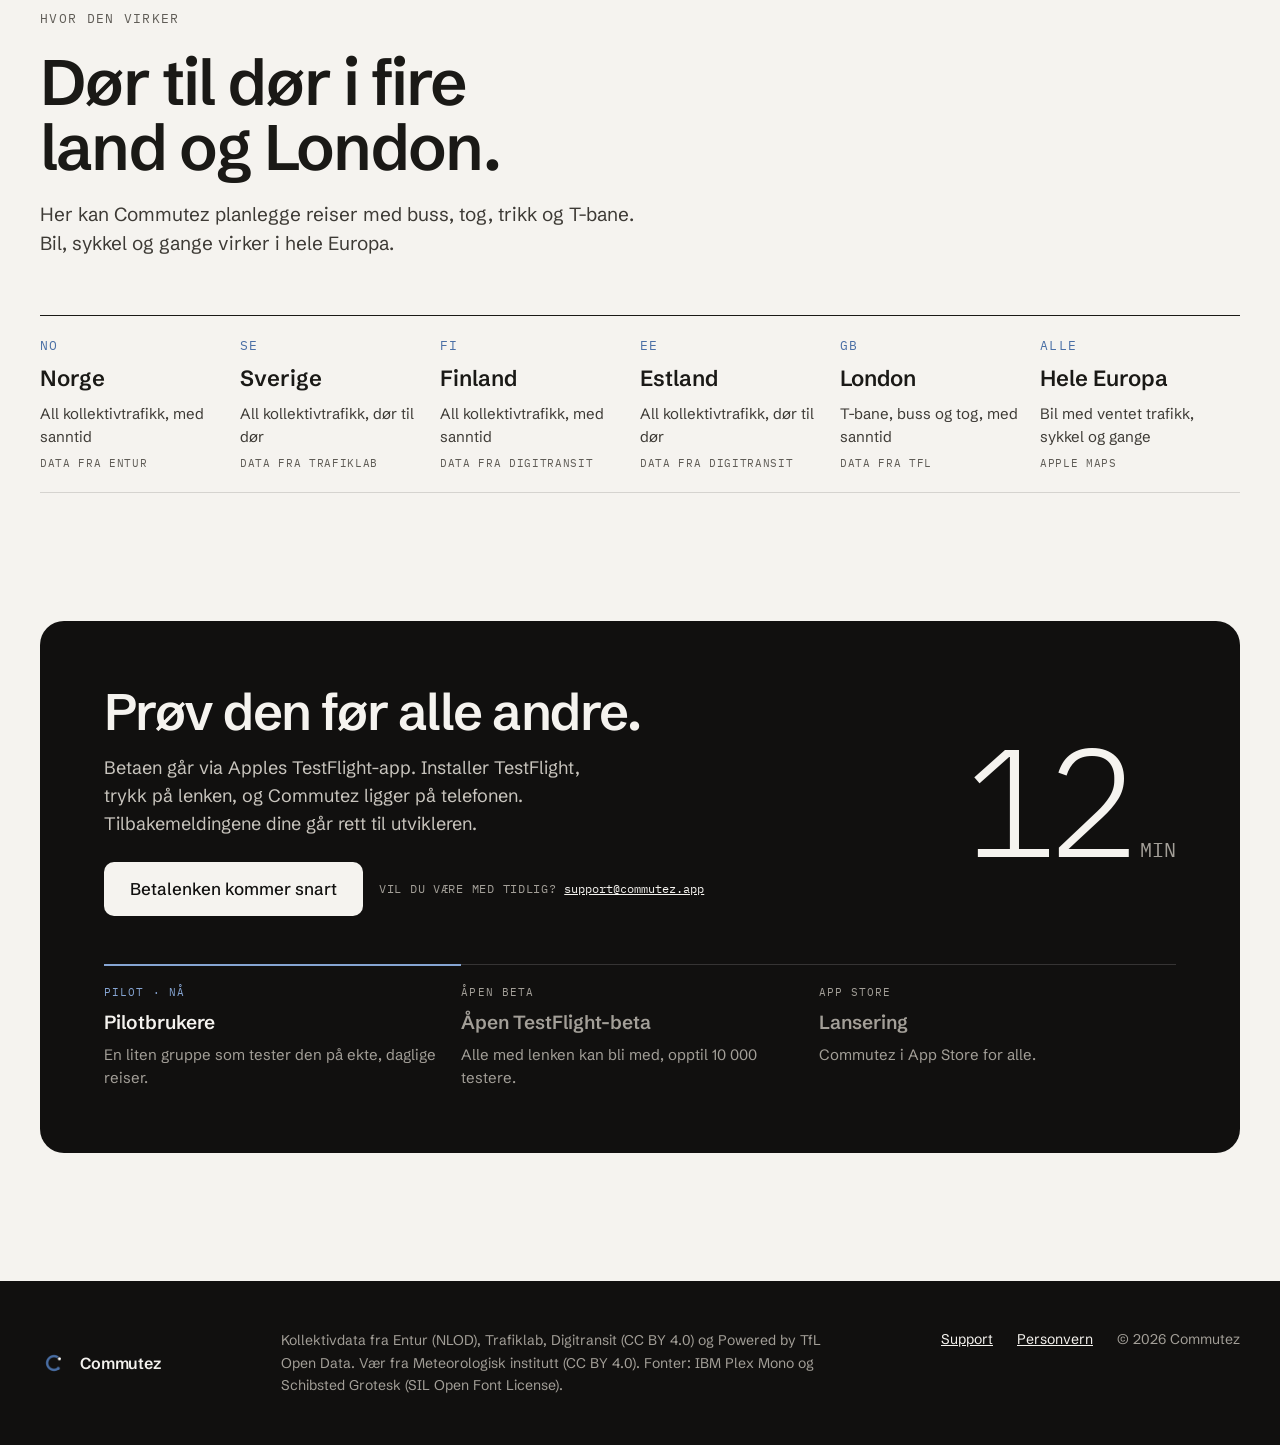
==== commit 6a9a3f99: "Location is on around the commute by default: site and privacy policy Co-Authored-By: Claude Opus 5." ====
--- a/no/index.html
+++ b/no/index.html
@@ -327,7 +327,7 @@
         <div class="dir"><span>HJEM</span><span class="on">JOBB</span></div>
         <p class="meta">BYTTET 16:02 · GIKK FRA KONTORET</p>
         <h3>Hjem og jobb, riktig vei</h3>
-        <p>Den følger tiden på døgnet. Slår du på posisjon, bytter den også i det du går ut av bygget.</p>
+        <p>Den følger tiden på døgnet, og med posisjon på bytter den også i det du går ut av bygget.</p>
       </div>
     </div>
   </div>
@@ -377,15 +377,15 @@
       <div>
         <p class="eyebrow">Personvern</p>
         <h2 class="h2">Ingen konto. Ingen servere.</h2>
-        <p class="lede"><span class="t-long">Alt kjører på telefonen og henter data direkte fra åpne tjenester for kollektivtrafikk og vær. Det finnes ingen Commutez-server i mellom, og vi samler ikke inn eller lagrer noe om deg.</span><span class="t-short">Alt kjører på telefonen, rett mot åpne data for kollektivtrafikk og vær. Ingen Commutez-server, ingenting lagret om deg. Deler du mer, som posisjon, blir den mer presis.</span></p>
-        <p class="lede hide-phone">Du velger hvor mye du deler. Start med bare en stasjon i nærheten og din egen gangtid. Slår du på posisjon, blir den mer presis: den planlegger fra der du står og bytter mellom hjem og jobb av seg selv.</p>
+        <p class="lede"><span class="t-long">Alt kjører på telefonen og henter data direkte fra åpne tjenester for kollektivtrafikk og vær. Det finnes ingen Commutez-server i mellom, og vi samler ikke inn eller lagrer noe om deg.</span><span class="t-short">Alt kjører på telefonen, rett mot åpne data for kollektivtrafikk og vær. Ingen Commutez-server, ingenting lagret om deg. Posisjonen blir på telefonen og brukes bare rundt reisen.</span></p>
+        <p class="lede hide-phone">Posisjon er på rundt reisen, fra nedtellingen starter til du er fremme. Den planlegger fra der du står, vet når du har gått og når du er om bord, og bytter mellom hjem og jobb av seg selv. Vil du heller ikke det? Slå den av, så bruker den en stasjon du velger og din egen gangtid.</p>
         <p><a class="text-link" href="/privacy/" hreflang="en">Les personvernerklæringen (på engelsk)</a></p>
       </div>
       <div class="facts">
-        <div><span>Posisjon</span><span>Av som standard</span></div>
+        <div><span>Posisjon</span><span>Bare rundt reisen</span></div>
         <div><span>Konto</span><span>Ingen</span></div>
         <div><span>Servere</span><span>Ingen · alt på telefonen</span></div>
-        <div><span>Del mer</span><span>Mer presis</span></div>
+        <div><span>Posisjon av</span><span>Virker likevel</span></div>
         <div><span>Synk</span><span>Din egen iCloud</span></div>
       </div>
     </div>
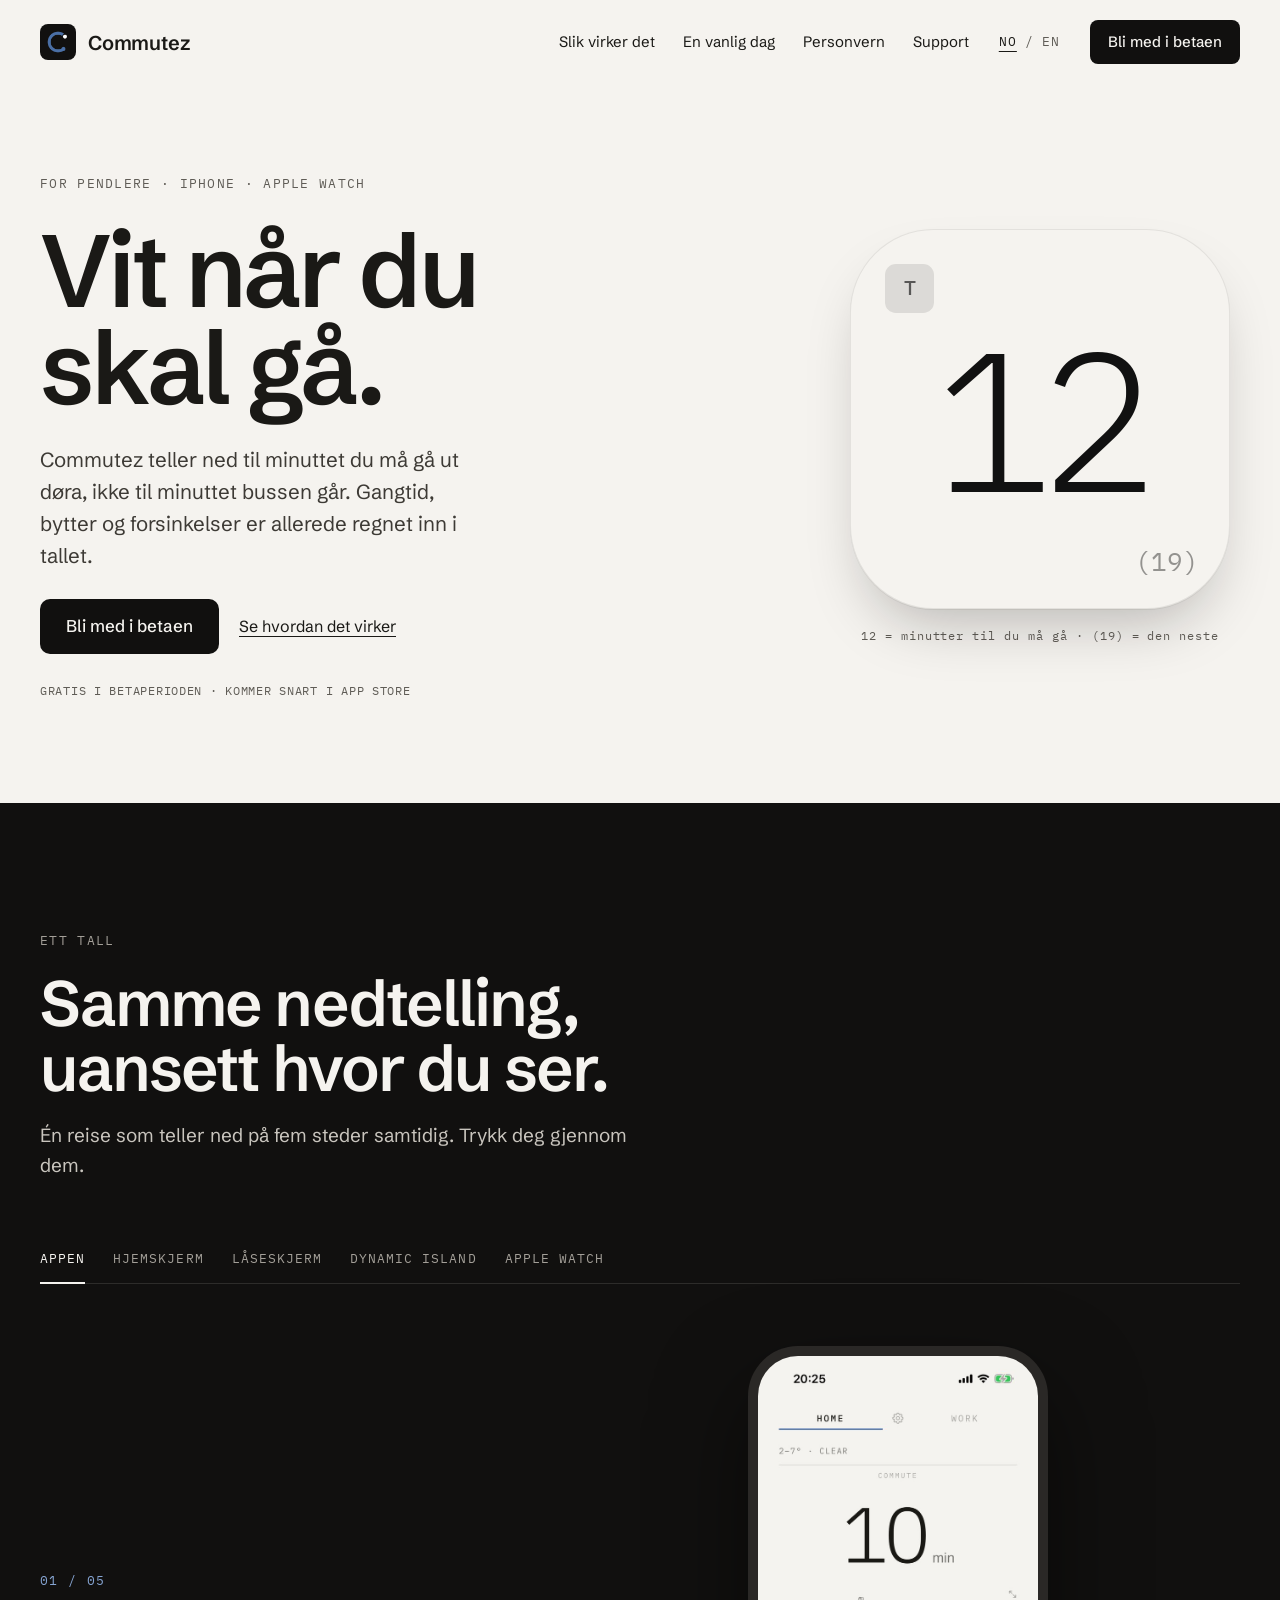
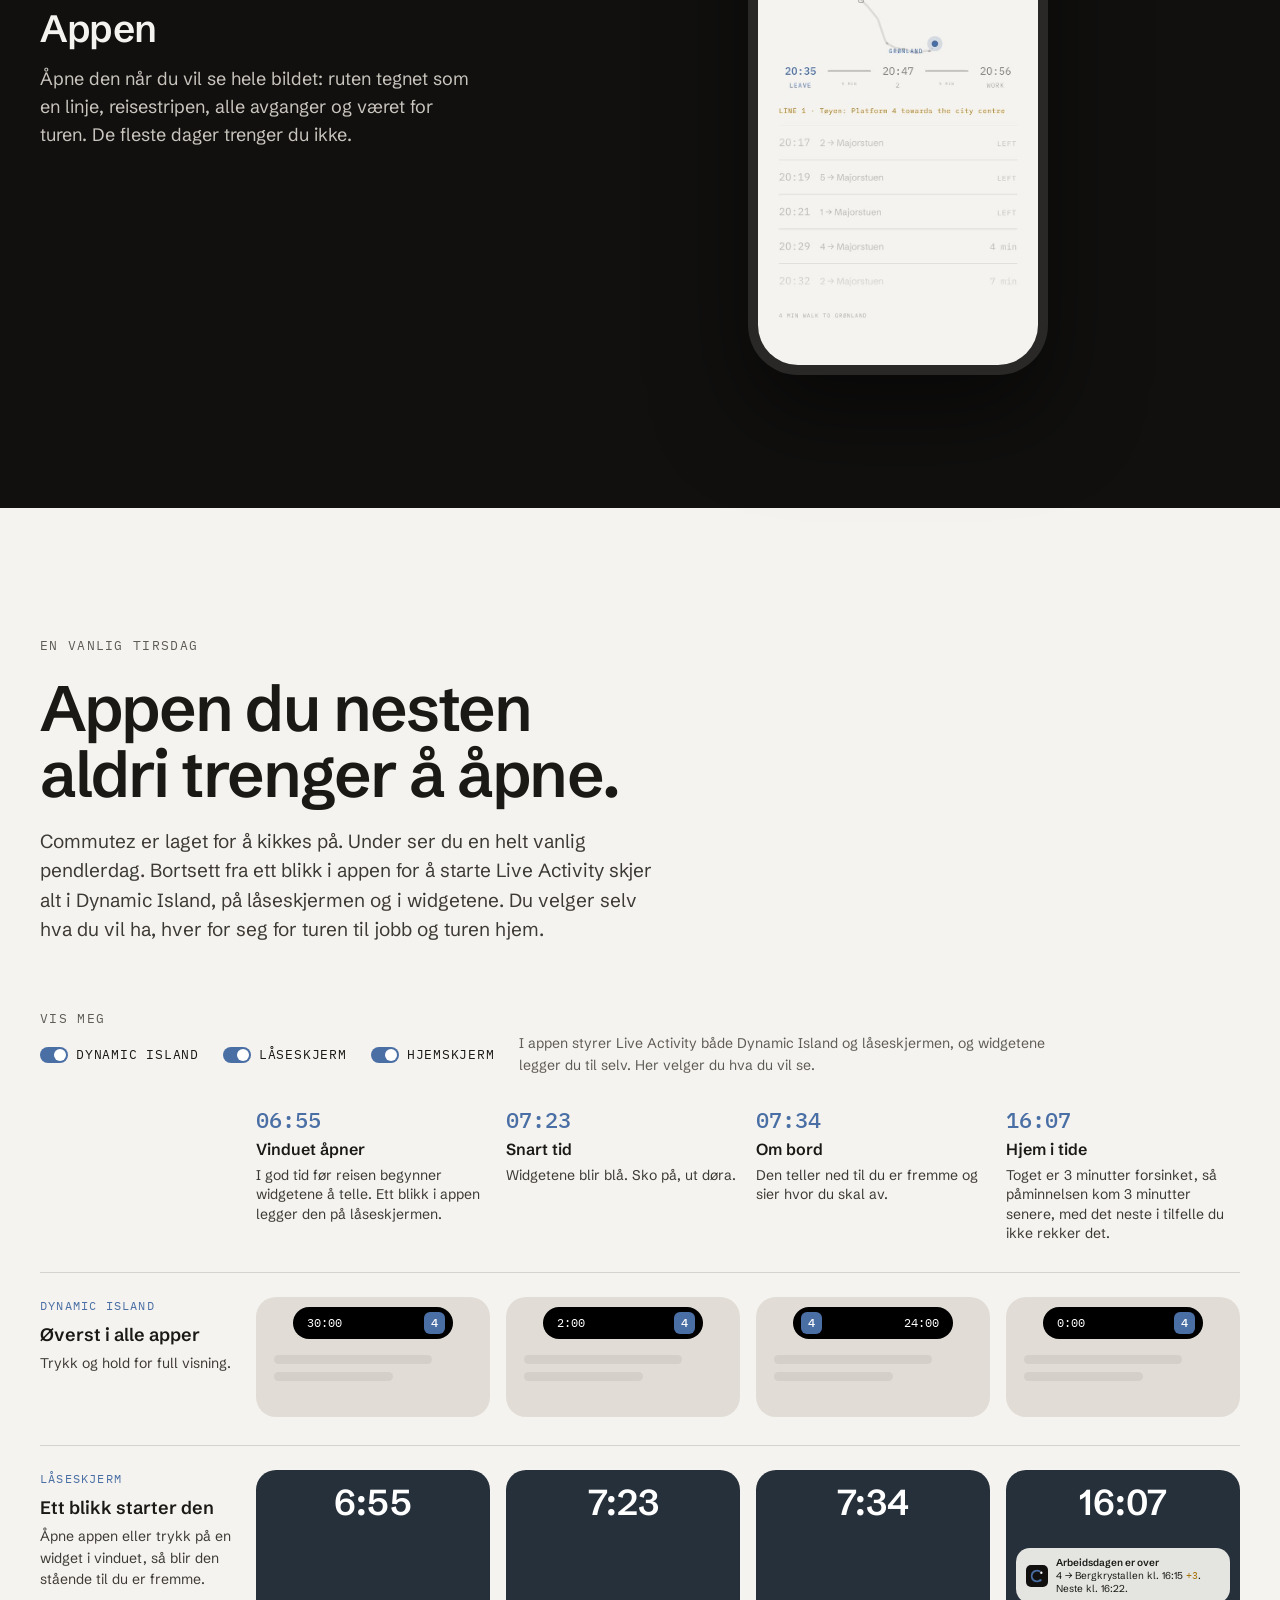
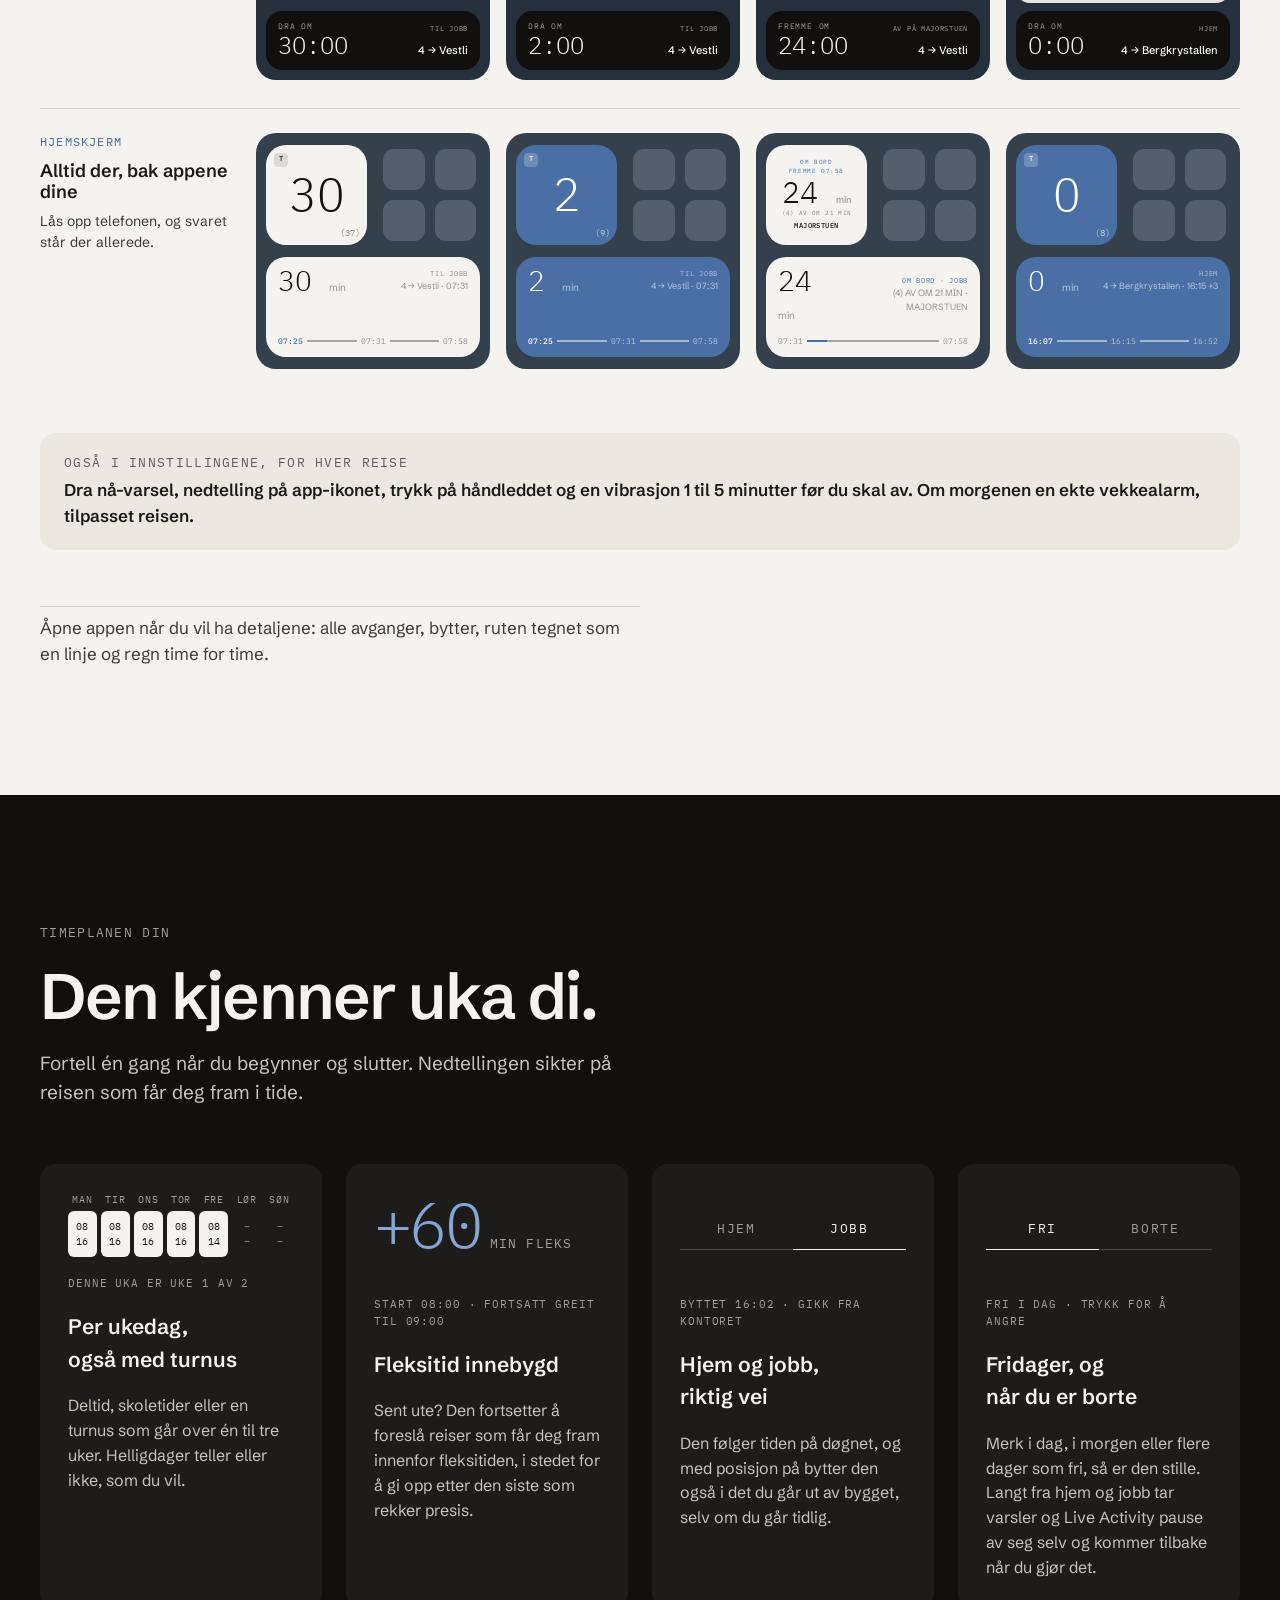
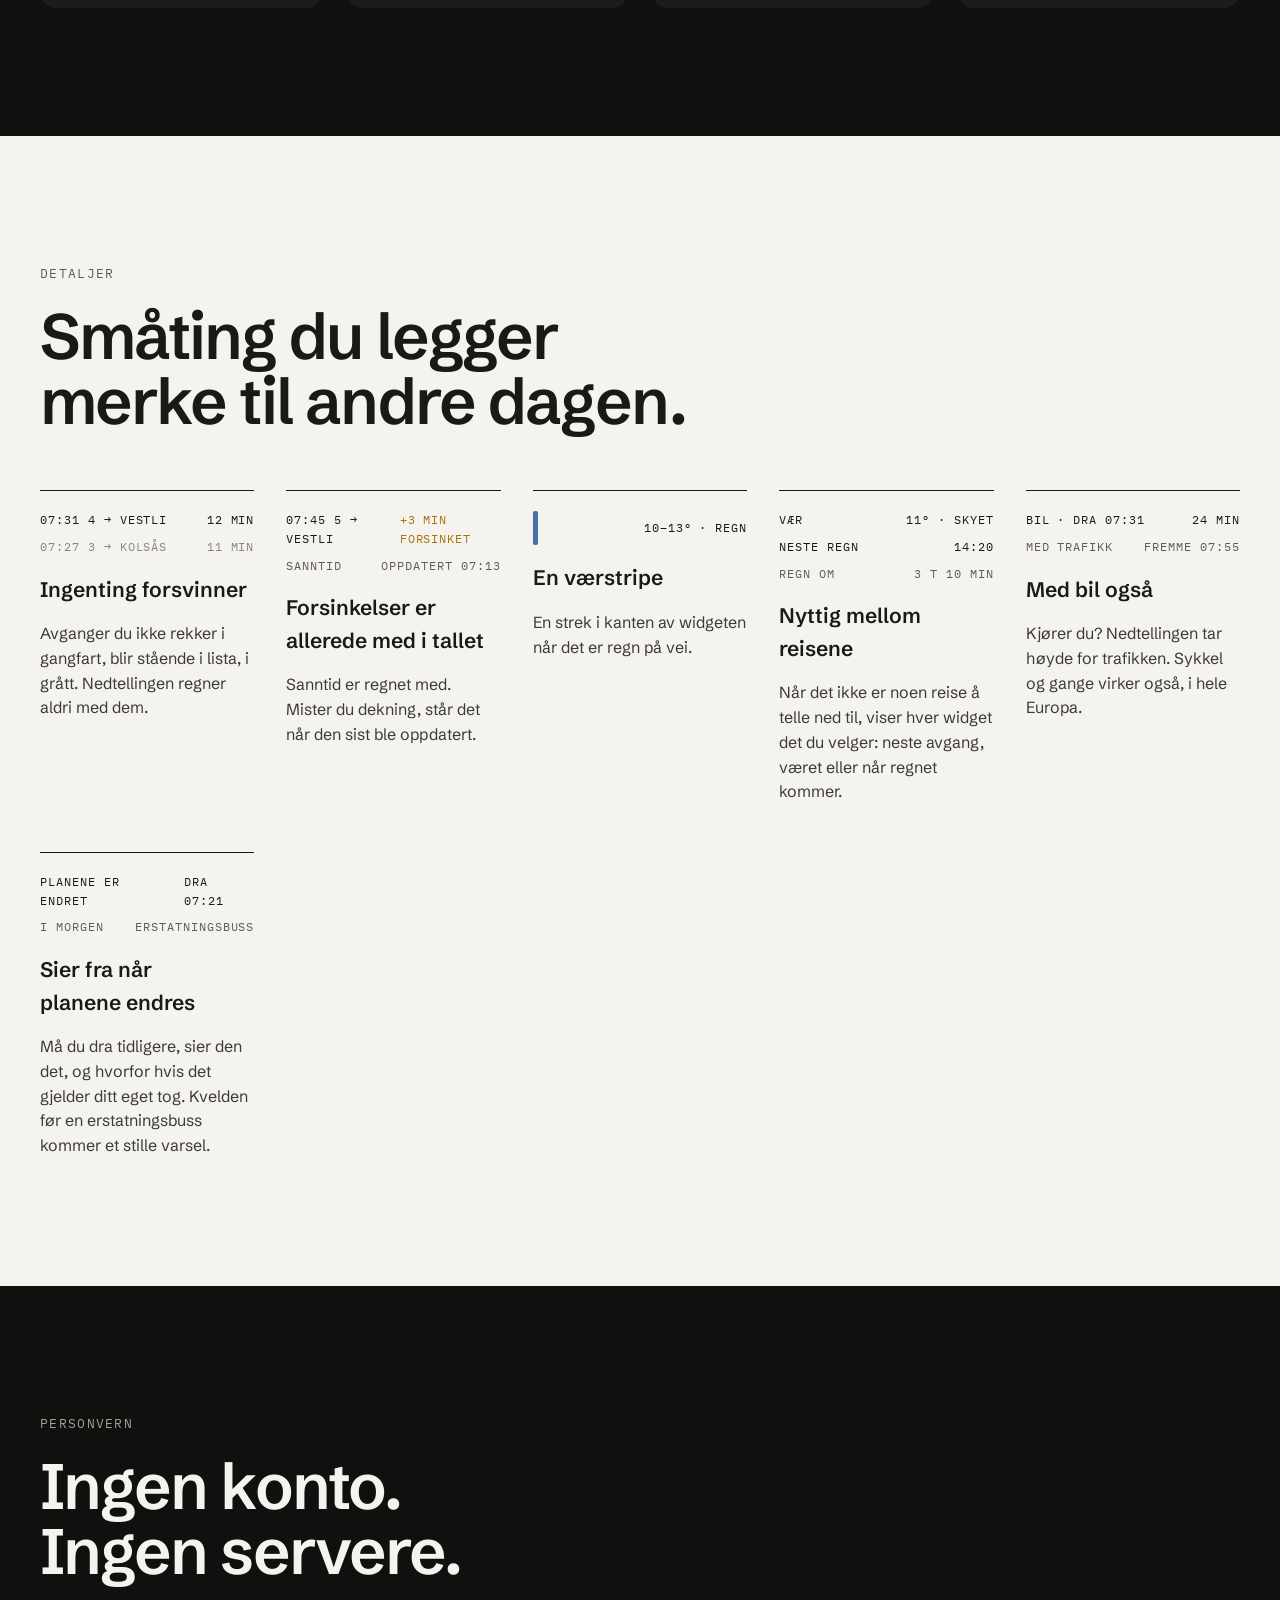
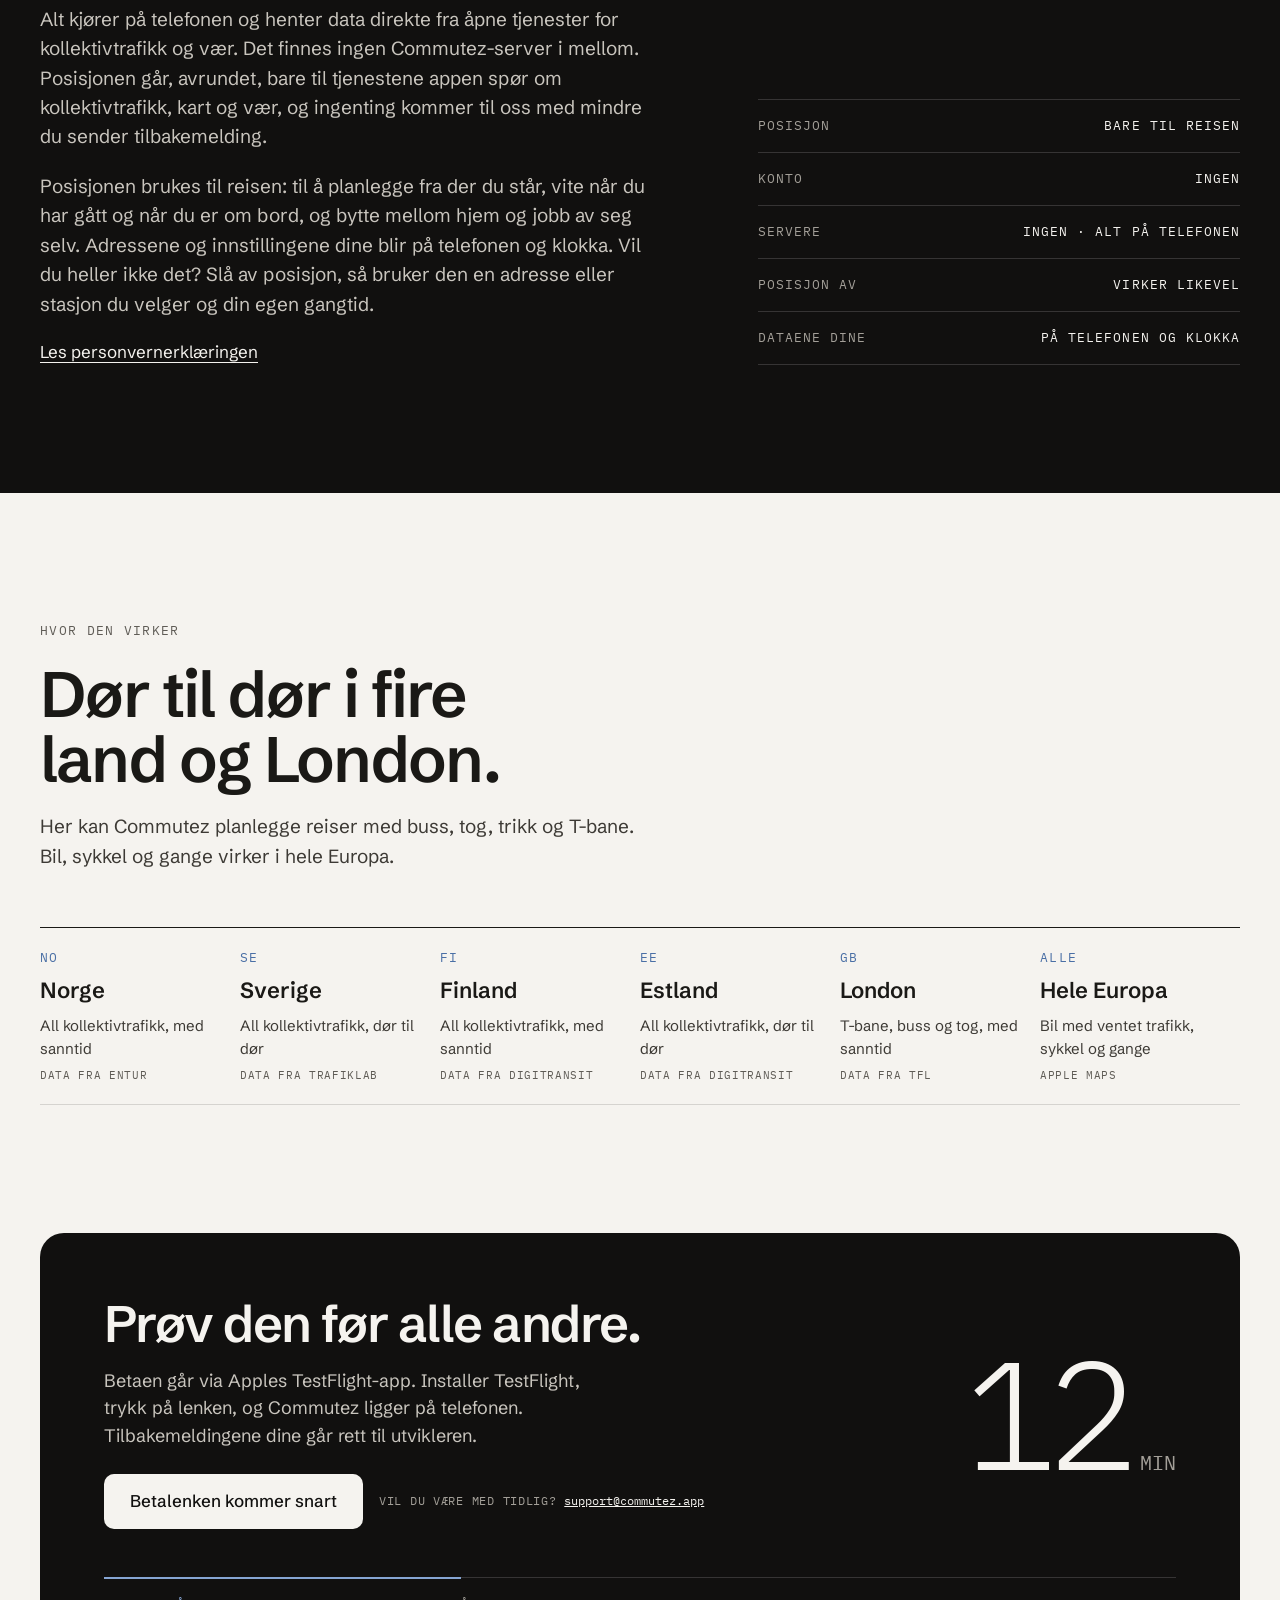
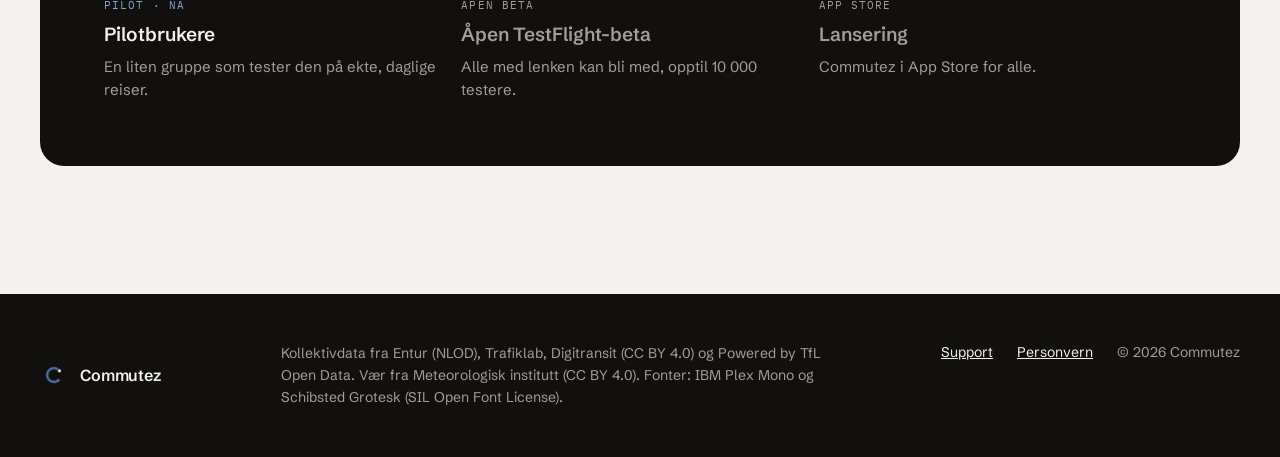
==== commit 11f380d1: "Up to date with the app as of build 19: privacy policy, Norwegian support page, plainer wording - Pr" ====
--- a/no/index.html
+++ b/no/index.html
@@ -30,7 +30,7 @@
       <a class="hide-sm" href="#how">Slik virker det</a>
       <a class="hide-sm" href="#day">En vanlig dag</a>
       <a href="#privacy">Personvern</a>
-      <a href="/support/">Support</a>
+      <a href="/no/support/">Support</a>
       <span class="lang" aria-label="Språk"><a href="/no/" aria-current="page" lang="nb">NO</a><span aria-hidden="true">/</span><a href="/" lang="en" hreflang="en">EN</a></span>
       <a class="btn small" href="#get">Bli med i betaen</a>
     </nav>
@@ -100,7 +100,7 @@
       <div class="surface-copy">
         <p class="step">02 / 05</p>
         <h3>Widgeter på hjemskjermen</h3>
-        <p><span class="t-long">Tre størrelser. Den lille viser bare tallet. Den brede og den store har også reisestripen: når du må gå, når avgangen går og når du er fremme. Med to minutter igjen blir de blå.</span><span class="t-short">Widgeter i tre størrelser. Med to minutter igjen blir de blå.</span></p>
+        <p><span class="t-long">Tre størrelser. Den lille viser bare tallet. Den brede og den store har også reisestripen: når du må gå, når avgangen går og når du er fremme. Når det er tid for å gå, blir de blå. Trykk på en, så åpner appen på nedtellingen.</span><span class="t-short">Widgeter i tre størrelser. Blå når det er tid for å gå.</span></p>
       </div>
       <div class="stage">
         <div class="shot-stack">
@@ -121,7 +121,7 @@
       <div class="surface-copy">
         <p class="step">03 / 05</p>
         <h3>Låseskjerm og Live Activity</h3>
-        <p><span class="t-long">Når det nærmer seg tid for å gå, dukker nedtellingen opp på låseskjermen av seg selv og teller sekund for sekund. Ingen alarm å stille inn.</span><span class="t-short">Dukker opp av seg selv og teller sekund for sekund.</span></p>
+        <p><span class="t-long">Når det nærmer seg tid for å gå, åpner du appen eller trykker på en widget, så flytter nedtellingen seg til låseskjermen og teller sekund for sekund. Den fortsetter med appen lukket til du er fremme.</span><span class="t-short">Teller sekund for sekund, med appen lukket.</span></p>
       </div>
       <div class="stage">
         <div class="shot-stack">
@@ -168,7 +168,7 @@
       <div class="surface-copy">
         <p class="step">05 / 05</p>
         <h3>Apple Watch</h3>
-        <p><span class="t-long">Egen klokkeapp, Smart Stack-widgeter og komplikasjoner. Klokka planlegger reisene selv, så den virker uten telefonen.</span><span class="t-short">Egen app. Virker uten telefonen.</span></p>
+        <p><span class="t-long">Egen klokkeapp, Smart Stack-widgeter og komplikasjoner. Klokka planlegger reisene selv, så den virker uten telefonen, og den kan gi deg et trykk på håndleddet når det er tid for å gå.</span><span class="t-short">Egen app. Virker uten telefonen.</span></p>
       </div>
       <div class="stage">
         <div class="watch" role="img" aria-label="Apple Watch som viser minutter til du må gå">
@@ -190,8 +190,8 @@
   <div class="inner">
     <div class="intro">
       <p class="eyebrow">En vanlig tirsdag</p>
-      <h2 class="h2">Appen du aldri trenger å åpne.</h2>
-      <p class="lede"><span class="t-long">Commutez er laget for å kikkes på. Under ser du en helt vanlig pendlerdag. Alt skjer i Dynamic Island, på låseskjermen og i widgetene, uten at du åpner appen én eneste gang. Du velger selv hva du vil ha, hver for seg for turen til jobb og turen hjem.</span><span class="t-short">En vanlig pendlerdag, i Dynamic Island, på låseskjermen og i widgetene. Appen er lukket hele tiden.</span></p>
+      <h2 class="h2">Appen du nesten aldri trenger å åpne.</h2>
+      <p class="lede"><span class="t-long">Commutez er laget for å kikkes på. Under ser du en helt vanlig pendlerdag. Bortsett fra ett blikk i appen for å starte Live Activity skjer alt i Dynamic Island, på låseskjermen og i widgetene. Du velger selv hva du vil ha, hver for seg for turen til jobb og turen hjem.</span><span class="t-short">En vanlig pendlerdag, i Dynamic Island, på låseskjermen og i widgetene. Ett blikk i appen starter den.</span></p>
       <p class="filter-hint phone-only">Slå av det du ikke vil se underveis. I appen er Dynamic Island og låseskjermen én Live Activity-bryter.</p>
     </div>
 
@@ -208,10 +208,10 @@
           </div>
         <div class="day-row head">
           <div></div>
-          <div class="col-head"><span class="t">06:55</span><strong>Vinduet åpner</strong><span>En halvtime før du må gå, dukker nedtellingen opp av seg selv.</span></div>
-          <div class="col-head"><span class="t">07:23</span><strong>To minutter igjen</strong><span>Widgetene blir blå. Sko på, ut døra.</span></div>
+          <div class="col-head"><span class="t">06:55</span><strong>Vinduet åpner</strong><span>I god tid før reisen begynner widgetene å telle. Ett blikk i appen legger den på låseskjermen.</span></div>
+          <div class="col-head"><span class="t">07:23</span><strong>Snart tid</strong><span>Widgetene blir blå. Sko på, ut døra.</span></div>
           <div class="col-head"><span class="t">07:34</span><strong>Om bord</strong><span>Den teller ned til du er fremme og sier hvor du skal av.</span></div>
-          <div class="col-head"><span class="t">16:07</span><strong>Hjem i tide</strong><span>Toget er 3 minutter forsinket, så påminnelsen kom 3 minutter senere.</span></div>
+          <div class="col-head"><span class="t">16:07</span><strong>Hjem i tide</strong><span>Toget er 3 minutter forsinket, så påminnelsen kom 3 minutter senere, med det neste i tilfelle du ikke rekker det.</span></div>
         </div>
 
         <div class="day-row" data-surface="island">
@@ -219,7 +219,7 @@
             <div class="row-head"><span class="cap">Dynamic Island</span><strong>Øverst i alle apper</strong><span>Trykk og hold for full visning.</span></div>
             <figure class="moment is-active"><figcaption><b>06:55</b> Vinduet åpner</figcaption>
               <div class="cell isl"><span class="pill"><span>30:00</span><span class="badge">4</span></span><div class="ghost-lines"><span style="width:80%"></span><span style="width:60%"></span></div></div></figure>
-            <figure class="moment"><figcaption><b>07:23</b> To minutter igjen</figcaption>
+            <figure class="moment"><figcaption><b>07:23</b> Snart tid</figcaption>
               <div class="cell isl"><span class="pill"><span>2:00</span><span class="badge">4</span></span><div class="ghost-lines"><span style="width:80%"></span><span style="width:60%"></span></div></div></figure>
             <figure class="moment"><figcaption><b>07:34</b> Om bord: sidene bytter plass</figcaption>
               <div class="cell isl"><span class="pill flip"><span class="badge">4</span><span>24:00</span></span><div class="ghost-lines"><span style="width:80%"></span><span style="width:60%"></span></div></div></figure>
@@ -230,11 +230,11 @@
 
         <div class="day-row" data-surface="lock">
           <div class="day-pin">
-            <div class="row-head"><span class="cap">Låseskjerm</span><strong>Den dukker opp av seg selv</strong><span>Ingen alarm å stille inn. Den kommer når det gjelder og forsvinner når du går.</span></div>
-            <figure class="moment is-active"><figcaption><b>06:55</b> En halvtime før du må gå</figcaption>
+            <div class="row-head"><span class="cap">Låseskjerm</span><strong>Ett blikk starter den</strong><span>Åpne appen eller trykk på en widget i vinduet, så blir den stående til du er fremme.</span></div>
+            <figure class="moment is-active"><figcaption><b>06:55</b> Vinduet åpner</figcaption>
               <div class="cell lock"><span class="clock">6:55</span><span class="grow"></span>
                 <div class="la-mini"><div><span class="cap">Dra om</span><span class="big">30:00</span></div><div class="right"><span class="cap">Til jobb</span><b>4 → Vestli</b></div></div></div></figure>
-            <figure class="moment"><figcaption><b>07:23</b> To minutter igjen</figcaption>
+            <figure class="moment"><figcaption><b>07:23</b> Snart tid</figcaption>
               <div class="cell lock"><span class="clock">7:23</span><span class="grow"></span>
                 <div class="la-mini"><div><span class="cap">Dra om</span><span class="big">2:00</span></div><div class="right"><span class="cap">Til jobb</span><b>4 → Vestli</b></div></div></div></figure>
             <figure class="moment"><figcaption><b>07:34</b> Om bord: teller ned til du er fremme</figcaption>
@@ -242,15 +242,15 @@
                 <div class="la-mini"><div><span class="cap">Fremme om</span><span class="big">24:00</span></div><div class="right"><span class="cap">Av på Majorstuen</span><b>4 → Vestli</b></div></div></div></figure>
             <figure class="moment"><figcaption><b>16:07</b> Toget er sent, så påminnelsen ventet</figcaption>
               <div class="cell lock"><span class="clock">16:07</span><span class="grow"></span>
-                <div class="notif"><img src="/assets/icon-256.png" alt=""><div><strong>Dra nå</strong>4 → Bergkrystallen kl. 16:15 <span class="late">+3</span></div></div>
-                <div class="la-mini"><div><span class="cap">Dra om</span><span class="big">0:00</span></div><div class="right"><span class="cap">Til hjem</span><b>4 → Bergkrystallen</b></div></div></div></figure>
+                <div class="notif"><img src="/assets/icon-256.png" alt=""><div><strong>Arbeidsdagen er over</strong>4 → Bergkrystallen kl. 16:15 <span class="late">+3</span>. Neste kl. 16:22.</div></div>
+                <div class="la-mini"><div><span class="cap">Dra om</span><span class="big">0:00</span></div><div class="right"><span class="cap">Hjem</span><b>4 → Bergkrystallen</b></div></div></div></figure>
           </div>
         </div>
 
         <div class="day-row" data-surface="home">
           <div class="day-pin">
             <div class="row-head"><span class="cap">Hjemskjerm</span><strong>Alltid der, bak appene dine</strong><span>Lås opp telefonen, og svaret står der allerede.</span></div>
-            <figure class="moment is-active"><figcaption><b>06:55</b> 30 minutter igjen</figcaption>
+            <figure class="moment is-active"><figcaption><b>06:55</b> Nedtellingen er i gang</figcaption>
               <div class="cell home">
                 <div class="w sq"><span class="box">T</span><span class="n">30</span><span class="nx">(37)</span></div>
                 <div class="icons" aria-hidden="true"><span></span><span></span><span></span><span></span></div>
@@ -275,7 +275,7 @@
               <div class="cell home">
                 <div class="w sq hot"><span class="box">T</span><span class="n">0</span><span class="nx">(8)</span></div>
                 <div class="icons" aria-hidden="true"><span></span><span></span><span></span><span></span></div>
-                <div class="w wide hot"><div class="top-row"><span class="n">0 <small>min</small></span><span class="meta"><span class="cap">Til hjem</span><span>4 → Bergkrystallen · 16:15 +3</span></span></div>
+                <div class="w wide hot"><div class="top-row"><span class="n">0 <small>min</small></span><span class="meta"><span class="cap">Hjem</span><span>4 → Bergkrystallen · 16:15 +3</span></span></div>
                   <div class="strip"><b>16:07</b><i></i><span>16:15</span><i></i><span>16:52</span></div></div>
               </div></figure>
           </div>
@@ -286,7 +286,7 @@
     <div class="day-end">
     <h2 class="h2 phone-only">Mer i innstillingene.</h2>
     <div class="choices">
-      <div class="lead"><span class="eyebrow">Også i innstillingene, for hver reise</span><strong>Dra nå-varsel, nedtelling på app-ikonet, trykk på håndleddet og varsel før du skal av.</strong></div>
+      <div class="lead"><span class="eyebrow">Også i innstillingene, for hver reise</span><strong>Dra nå-varsel, nedtelling på app-ikonet, trykk på håndleddet og en vibrasjon 1 til 5 minutter før du skal av. Om morgenen en ekte vekkealarm, tilpasset reisen.</strong></div>
     </div>
 
     <p class="closing"><span class="t-long">Åpne appen når du vil ha detaljene: alle avganger, bytter, ruten tegnet som en linje og regn time for time.</span><span class="t-short">Åpne appen for detaljene: alle avganger, bytter, ruten og regn time for time.</span></p>
@@ -315,7 +315,7 @@
         </div>
         <p class="meta">DENNE UKA ER UKE 1 AV 2</p>
         <h3>Per ukedag, også med turnus</h3>
-        <p>Deltid, skoletider eller en turnus som går over én til tre uker.</p>
+        <p>Deltid, skoletider eller en turnus som går over én til tre uker. Helligdager teller eller ikke, som du vil.</p>
       </div>
       <div class="card">
         <div class="flex"><span class="n">+60</span><span class="u">MIN FLEKS</span></div>
@@ -327,7 +327,13 @@
         <div class="dir"><span>HJEM</span><span class="on">JOBB</span></div>
         <p class="meta">BYTTET 16:02 · GIKK FRA KONTORET</p>
         <h3>Hjem og jobb, riktig vei</h3>
-        <p>Den følger tiden på døgnet, og med posisjon på bytter den også i det du går ut av bygget.</p>
+        <p>Den følger tiden på døgnet, og med posisjon på bytter den også i det du går ut av bygget, selv om du går tidlig.</p>
+      </div>
+      <div class="card">
+        <div class="dir"><span class="on">FRI</span><span>BORTE</span></div>
+        <p class="meta">FRI I DAG · TRYKK FOR Å ANGRE</p>
+        <h3>Fridager, og når du er borte</h3>
+        <p>Merk i dag, i morgen eller flere dager som fri, så er den stille. Langt fra hjem og jobb tar varsler og Live Activity pause av seg selv og kommer tilbake når du gjør det.</p>
       </div>
     </div>
   </div>
@@ -343,18 +349,18 @@
     <div class="details">
       <div class="detail">
         <div class="rows"><div><span>07:31 4 → Vestli</span><span><span data-min>12</span> MIN</span></div><div class="grey"><span>07:27 3 → Kolsås</span><span><span data-run>11</span> MIN</span></div></div>
-        <h3>Vist hvis du er rask</h3>
-        <p>Avganger du bare rekker hvis du løper, vises i grått. Nedtellingen regner aldri med dem.</p>
+        <h3>Ingenting forsvinner</h3>
+        <p>Avganger du ikke rekker i gangfart, blir stående i lista, i grått. Nedtellingen regner aldri med dem.</p>
       </div>
       <div class="detail">
         <div class="rows"><div><span>07:45 5 → Vestli</span><span style="color:var(--amber)">+3 MIN FORSINKET</span></div><div class="dim"><span>SANNTID</span><span>OPPDATERT 07:13</span></div></div>
         <h3>Forsinkelser er allerede med i tallet</h3>
-        <p>Sanntidsdata oppdateres hvert 30. sekund når avgangen nærmer seg. Mister du dekning, står det når den sist ble oppdatert.</p>
-      </div>
-      <div class="detail">
-        <div class="rows"><div class="stripe"><span>10–13° · REGN · MET.NO</span></div></div>
+        <p>Sanntid er regnet med. Mister du dekning, står det når den sist ble oppdatert.</p>
+      </div>
+      <div class="detail">
+        <div class="rows"><div class="stripe"><span>10–13° · REGN</span></div></div>
         <h3>En værstripe</h3>
-        <p>En strek i kanten av widgeten når Meteorologisk institutt varsler regn den neste timen.</p>
+        <p>En strek i kanten av widgeten når det er regn på vei.</p>
       </div>
       <div class="detail">
         <div class="rows"><div><span>VÆR</span><span>11° · SKYET</span></div><div><span>NESTE REGN</span><span>14:20</span></div><div class="dim"><span>REGN OM</span><span>3 T 10 MIN</span></div></div>
@@ -362,9 +368,14 @@
         <p>Når det ikke er noen reise å telle ned til, viser hver widget det du velger: neste avgang, været eller når regnet kommer.</p>
       </div>
       <div class="detail">
-        <div class="rows"><div><span>BIL · DRA 07:31</span><span>24 MIN</span></div><div class="dim"><span>MED TRAFIKK</span><span>APPLE MAPS</span></div></div>
+        <div class="rows"><div><span>BIL · DRA 07:31</span><span>24 MIN</span></div><div class="dim"><span>MED TRAFIKK</span><span>FREMME 07:55</span></div></div>
         <h3>Med bil også</h3>
-        <p>Kjører du? Nedtellingen bruker trafikken som er ventet idet du drar. Sykkel og gange virker også, i hele Europa.</p>
+        <p>Kjører du? Nedtellingen tar høyde for trafikken. Sykkel og gange virker også, i hele Europa.</p>
+      </div>
+      <div class="detail">
+        <div class="rows"><div><span>PLANENE ER ENDRET</span><span>DRA 07:21</span></div><div class="dim"><span>I MORGEN</span><span>ERSTATNINGSBUSS</span></div></div>
+        <h3>Sier fra når planene endres</h3>
+        <p>Må du dra tidligere, sier den det, og hvorfor hvis det gjelder ditt eget tog. Kvelden før en erstatningsbuss kommer et stille varsel.</p>
       </div>
     </div>
   </div>
@@ -377,16 +388,16 @@
       <div>
         <p class="eyebrow">Personvern</p>
         <h2 class="h2">Ingen konto. Ingen servere.</h2>
-        <p class="lede"><span class="t-long">Alt kjører på telefonen og henter data direkte fra åpne tjenester for kollektivtrafikk og vær. Det finnes ingen Commutez-server i mellom, og vi samler ikke inn eller lagrer noe om deg.</span><span class="t-short">Alt kjører på telefonen, rett mot åpne data for kollektivtrafikk og vær. Ingen Commutez-server, ingenting lagret om deg. Posisjonen blir på telefonen og brukes bare rundt reisen.</span></p>
-        <p class="lede hide-phone">Posisjon er på rundt reisen, fra nedtellingen starter til du er fremme. Den planlegger fra der du står, vet når du har gått og når du er om bord, og bytter mellom hjem og jobb av seg selv. Vil du heller ikke det? Slå den av, så bruker den en stasjon du velger og din egen gangtid.</p>
-        <p><a class="text-link" href="/privacy/" hreflang="en">Les personvernerklæringen (på engelsk)</a></p>
+        <p class="lede"><span class="t-long">Alt kjører på telefonen og henter data direkte fra åpne tjenester for kollektivtrafikk og vær. Det finnes ingen Commutez-server i mellom. Posisjonen går, avrundet, bare til tjenestene appen spør om kollektivtrafikk, kart og vær, og ingenting kommer til oss med mindre du sender tilbakemelding.</span><span class="t-short">Alt kjører på telefonen, rett mot åpne data for kollektivtrafikk og vær. Ingen Commutez-server, og ingenting kommer til oss med mindre du sender tilbakemelding. Posisjonen brukes bare til reisen.</span></p>
+        <p class="lede hide-phone">Posisjonen brukes til reisen: til å planlegge fra der du står, vite når du har gått og når du er om bord, og bytte mellom hjem og jobb av seg selv. Adressene og innstillingene dine blir på telefonen og klokka. Vil du heller ikke det? Slå av posisjon, så bruker den en adresse eller stasjon du velger og din egen gangtid.</p>
+        <p><a class="text-link" href="/privacy/#nb">Les personvernerklæringen</a></p>
       </div>
       <div class="facts">
-        <div><span>Posisjon</span><span>Bare rundt reisen</span></div>
+        <div><span>Posisjon</span><span>Bare til reisen</span></div>
         <div><span>Konto</span><span>Ingen</span></div>
         <div><span>Servere</span><span>Ingen · alt på telefonen</span></div>
         <div><span>Posisjon av</span><span>Virker likevel</span></div>
-        <div><span>Synk</span><span>Din egen iCloud</span></div>
+        <div><span>Dataene dine</span><span>På telefonen og klokka</span></div>
       </div>
     </div>
   </div>
@@ -443,8 +454,8 @@
     <a class="brand" href="/no/"><img src="/assets/icon-256.png" alt="">Commutez</a>
     <p>Kollektivdata fra Entur (NLOD), Trafiklab, Digitransit (CC BY 4.0) og Powered by TfL Open Data. Vær fra Meteorologisk institutt (CC BY 4.0). Fonter: IBM Plex Mono og Schibsted Grotesk (SIL Open Font License).</p>
     <nav aria-label="Bunnmeny">
-      <a href="/support/" hreflang="en">Support</a>
-      <a href="/privacy/" hreflang="en">Personvern</a>
+      <a href="/no/support/">Support</a>
+      <a href="/privacy/#nb">Personvern</a>
       <span>© 2026 Commutez</span>
     </nav>
   </div>
--- a/assets/home.css
+++ b/assets/home.css
@@ -1,7 +1,6 @@
 /* Commutez front page.
    Layout: full-width bands that alternate paper and near-black, each with a
-   1200px inner column. Fonts and colours are the app's own (Palette.swift,
-   Typography.swift); the page commits to that look in both OS themes. */
+   1200px inner column. Fonts and colours are the app's own; the page commits to that look in both OS themes. */
 
 @font-face { font-family: "Plex Mono"; src: url("/assets/fonts/IBMPlexMono-Light.ttf") format("truetype"); font-weight: 300; font-display: swap; }
 @font-face { font-family: "Plex Mono"; src: url("/assets/fonts/IBMPlexMono-Regular.ttf") format("truetype"); font-weight: 400; font-display: swap; }
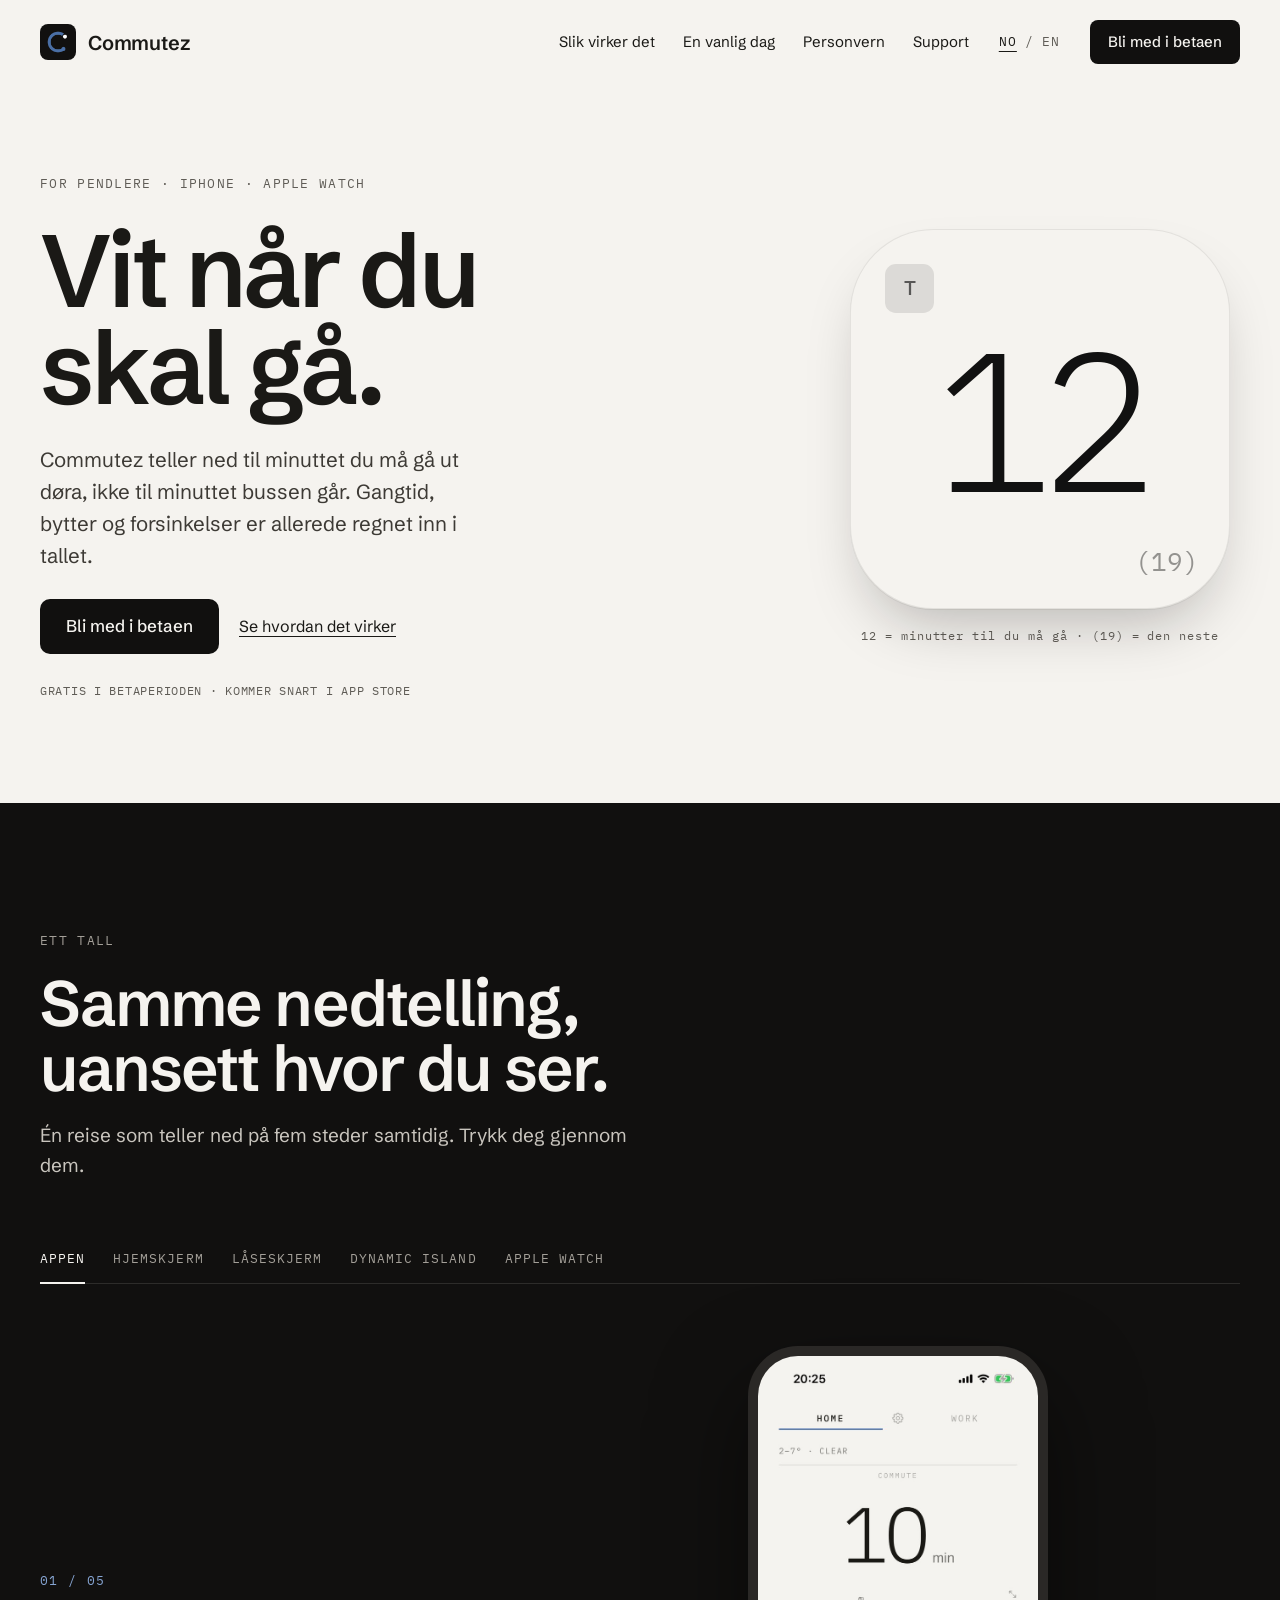
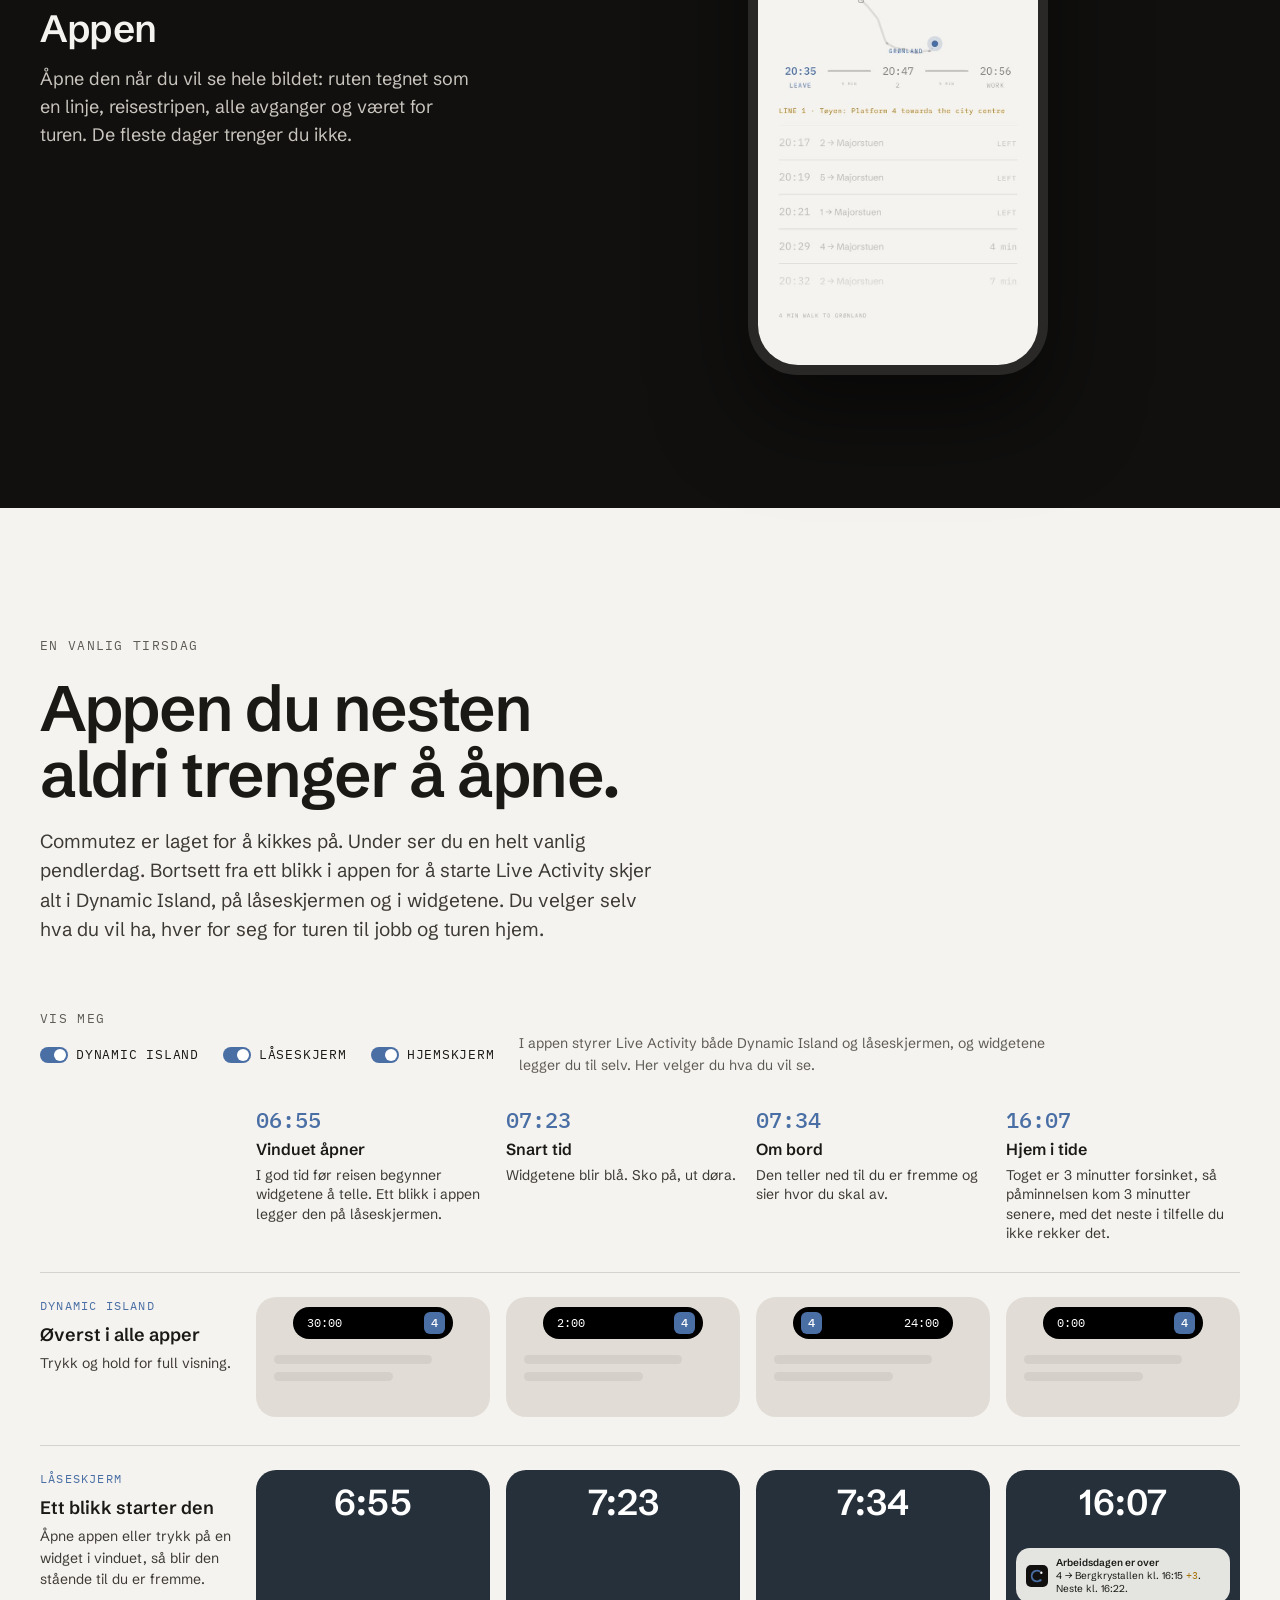
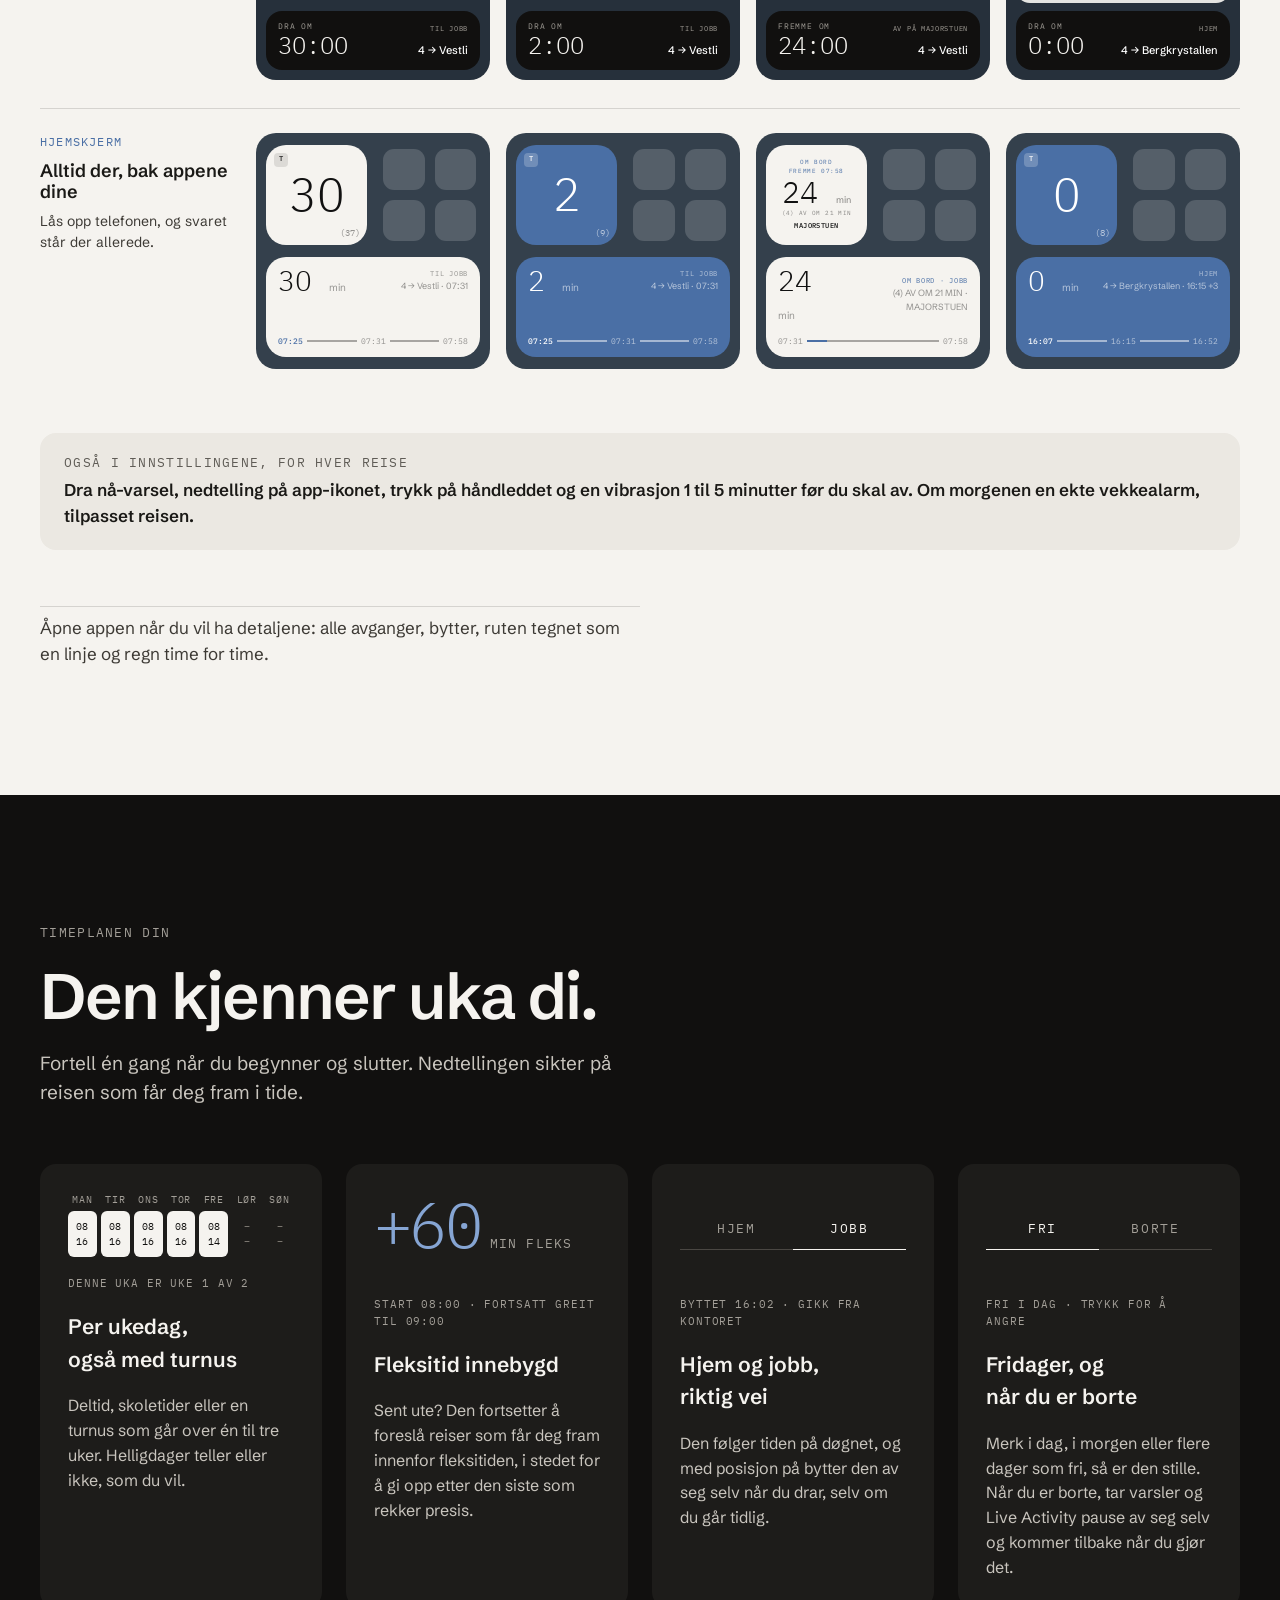
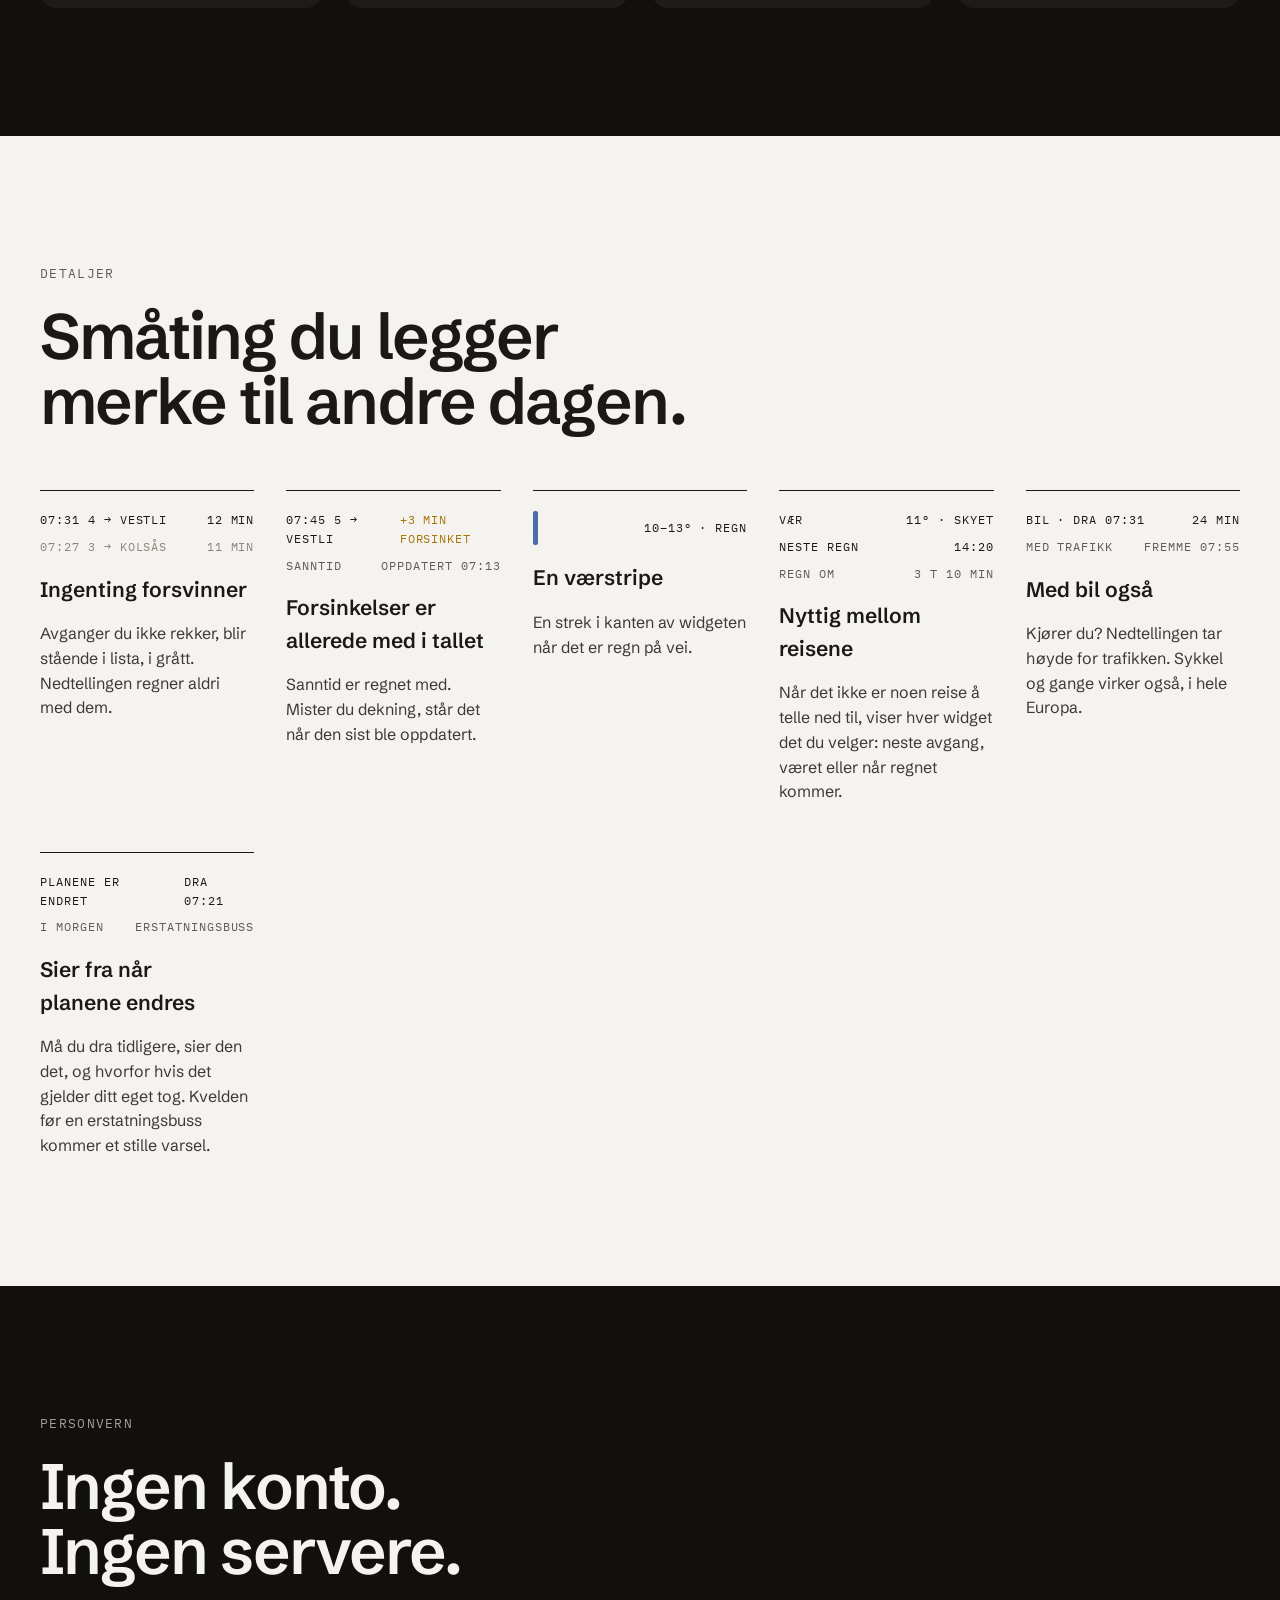
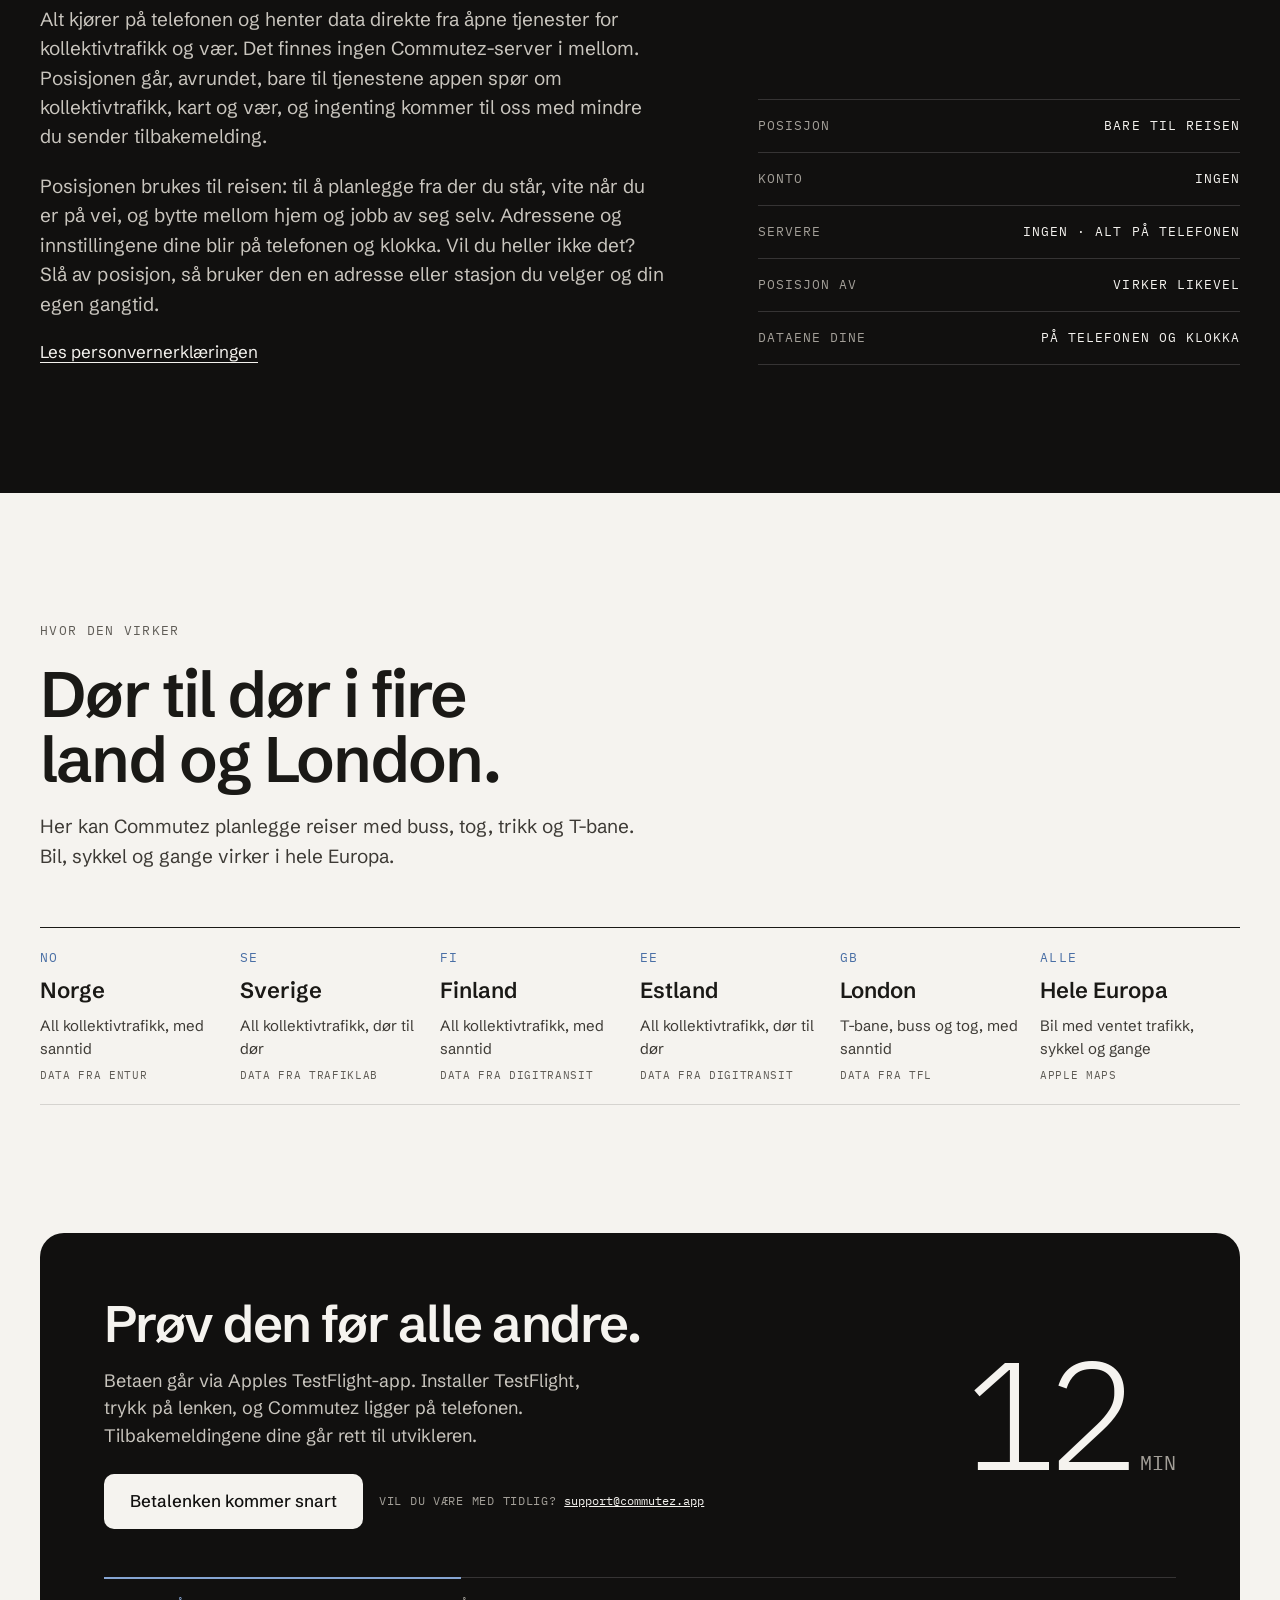
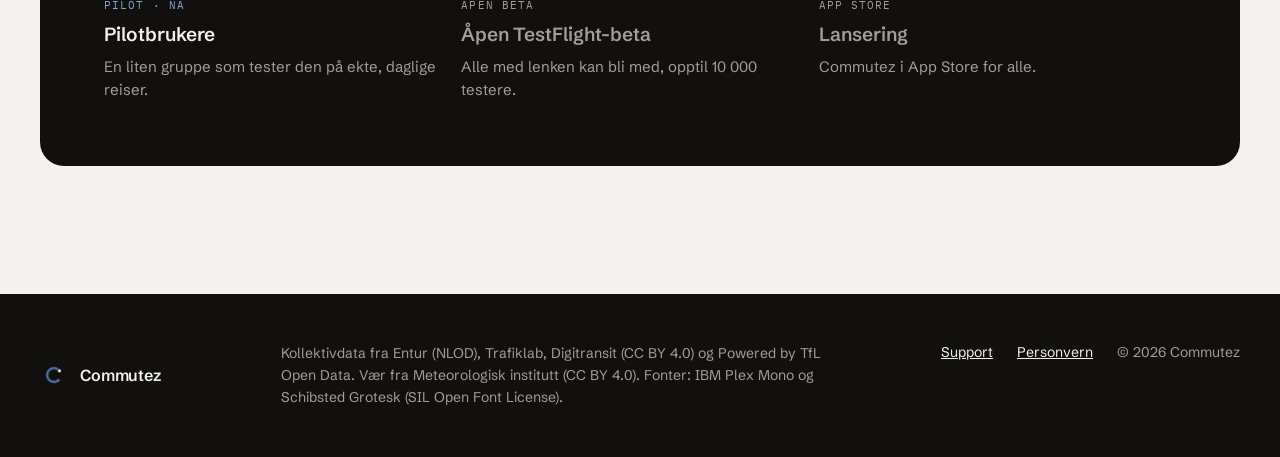
==== commit 0aebeed3: "Say what the app does, not how: plainer FAQ and details, shorter README Co-Authored-By: Claude Opus " ====
--- a/no/index.html
+++ b/no/index.html
@@ -327,13 +327,13 @@
         <div class="dir"><span>HJEM</span><span class="on">JOBB</span></div>
         <p class="meta">BYTTET 16:02 · GIKK FRA KONTORET</p>
         <h3>Hjem og jobb, riktig vei</h3>
-        <p>Den følger tiden på døgnet, og med posisjon på bytter den også i det du går ut av bygget, selv om du går tidlig.</p>
+        <p>Den følger tiden på døgnet, og med posisjon på bytter den av seg selv når du drar, selv om du går tidlig.</p>
       </div>
       <div class="card">
         <div class="dir"><span class="on">FRI</span><span>BORTE</span></div>
         <p class="meta">FRI I DAG · TRYKK FOR Å ANGRE</p>
         <h3>Fridager, og når du er borte</h3>
-        <p>Merk i dag, i morgen eller flere dager som fri, så er den stille. Langt fra hjem og jobb tar varsler og Live Activity pause av seg selv og kommer tilbake når du gjør det.</p>
+        <p>Merk i dag, i morgen eller flere dager som fri, så er den stille. Når du er borte, tar varsler og Live Activity pause av seg selv og kommer tilbake når du gjør det.</p>
       </div>
     </div>
   </div>
@@ -350,7 +350,7 @@
       <div class="detail">
         <div class="rows"><div><span>07:31 4 → Vestli</span><span><span data-min>12</span> MIN</span></div><div class="grey"><span>07:27 3 → Kolsås</span><span><span data-run>11</span> MIN</span></div></div>
         <h3>Ingenting forsvinner</h3>
-        <p>Avganger du ikke rekker i gangfart, blir stående i lista, i grått. Nedtellingen regner aldri med dem.</p>
+        <p>Avganger du ikke rekker, blir stående i lista, i grått. Nedtellingen regner aldri med dem.</p>
       </div>
       <div class="detail">
         <div class="rows"><div><span>07:45 5 → Vestli</span><span style="color:var(--amber)">+3 MIN FORSINKET</span></div><div class="dim"><span>SANNTID</span><span>OPPDATERT 07:13</span></div></div>
@@ -389,7 +389,7 @@
         <p class="eyebrow">Personvern</p>
         <h2 class="h2">Ingen konto. Ingen servere.</h2>
         <p class="lede"><span class="t-long">Alt kjører på telefonen og henter data direkte fra åpne tjenester for kollektivtrafikk og vær. Det finnes ingen Commutez-server i mellom. Posisjonen går, avrundet, bare til tjenestene appen spør om kollektivtrafikk, kart og vær, og ingenting kommer til oss med mindre du sender tilbakemelding.</span><span class="t-short">Alt kjører på telefonen, rett mot åpne data for kollektivtrafikk og vær. Ingen Commutez-server, og ingenting kommer til oss med mindre du sender tilbakemelding. Posisjonen brukes bare til reisen.</span></p>
-        <p class="lede hide-phone">Posisjonen brukes til reisen: til å planlegge fra der du står, vite når du har gått og når du er om bord, og bytte mellom hjem og jobb av seg selv. Adressene og innstillingene dine blir på telefonen og klokka. Vil du heller ikke det? Slå av posisjon, så bruker den en adresse eller stasjon du velger og din egen gangtid.</p>
+        <p class="lede hide-phone">Posisjonen brukes til reisen: til å planlegge fra der du står, vite når du er på vei, og bytte mellom hjem og jobb av seg selv. Adressene og innstillingene dine blir på telefonen og klokka. Vil du heller ikke det? Slå av posisjon, så bruker den en adresse eller stasjon du velger og din egen gangtid.</p>
         <p><a class="text-link" href="/privacy/#nb">Les personvernerklæringen</a></p>
       </div>
       <div class="facts">
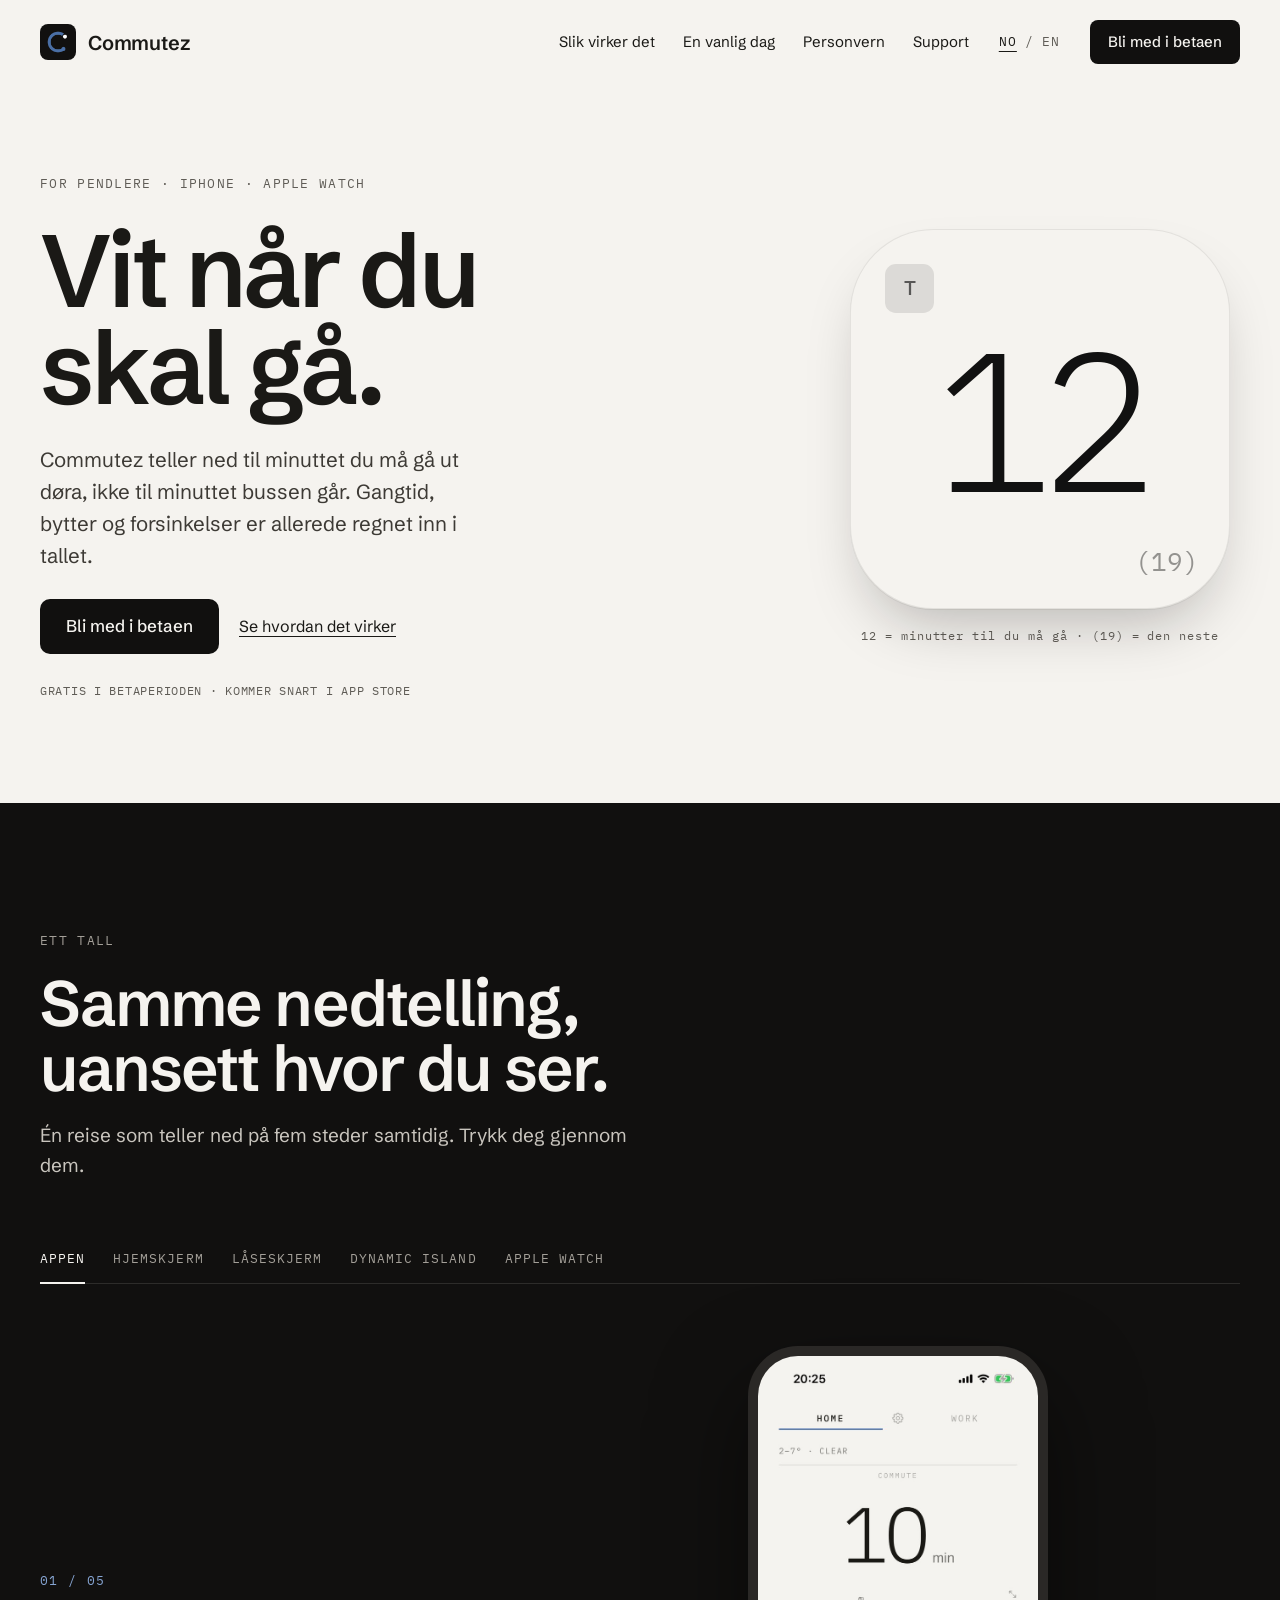
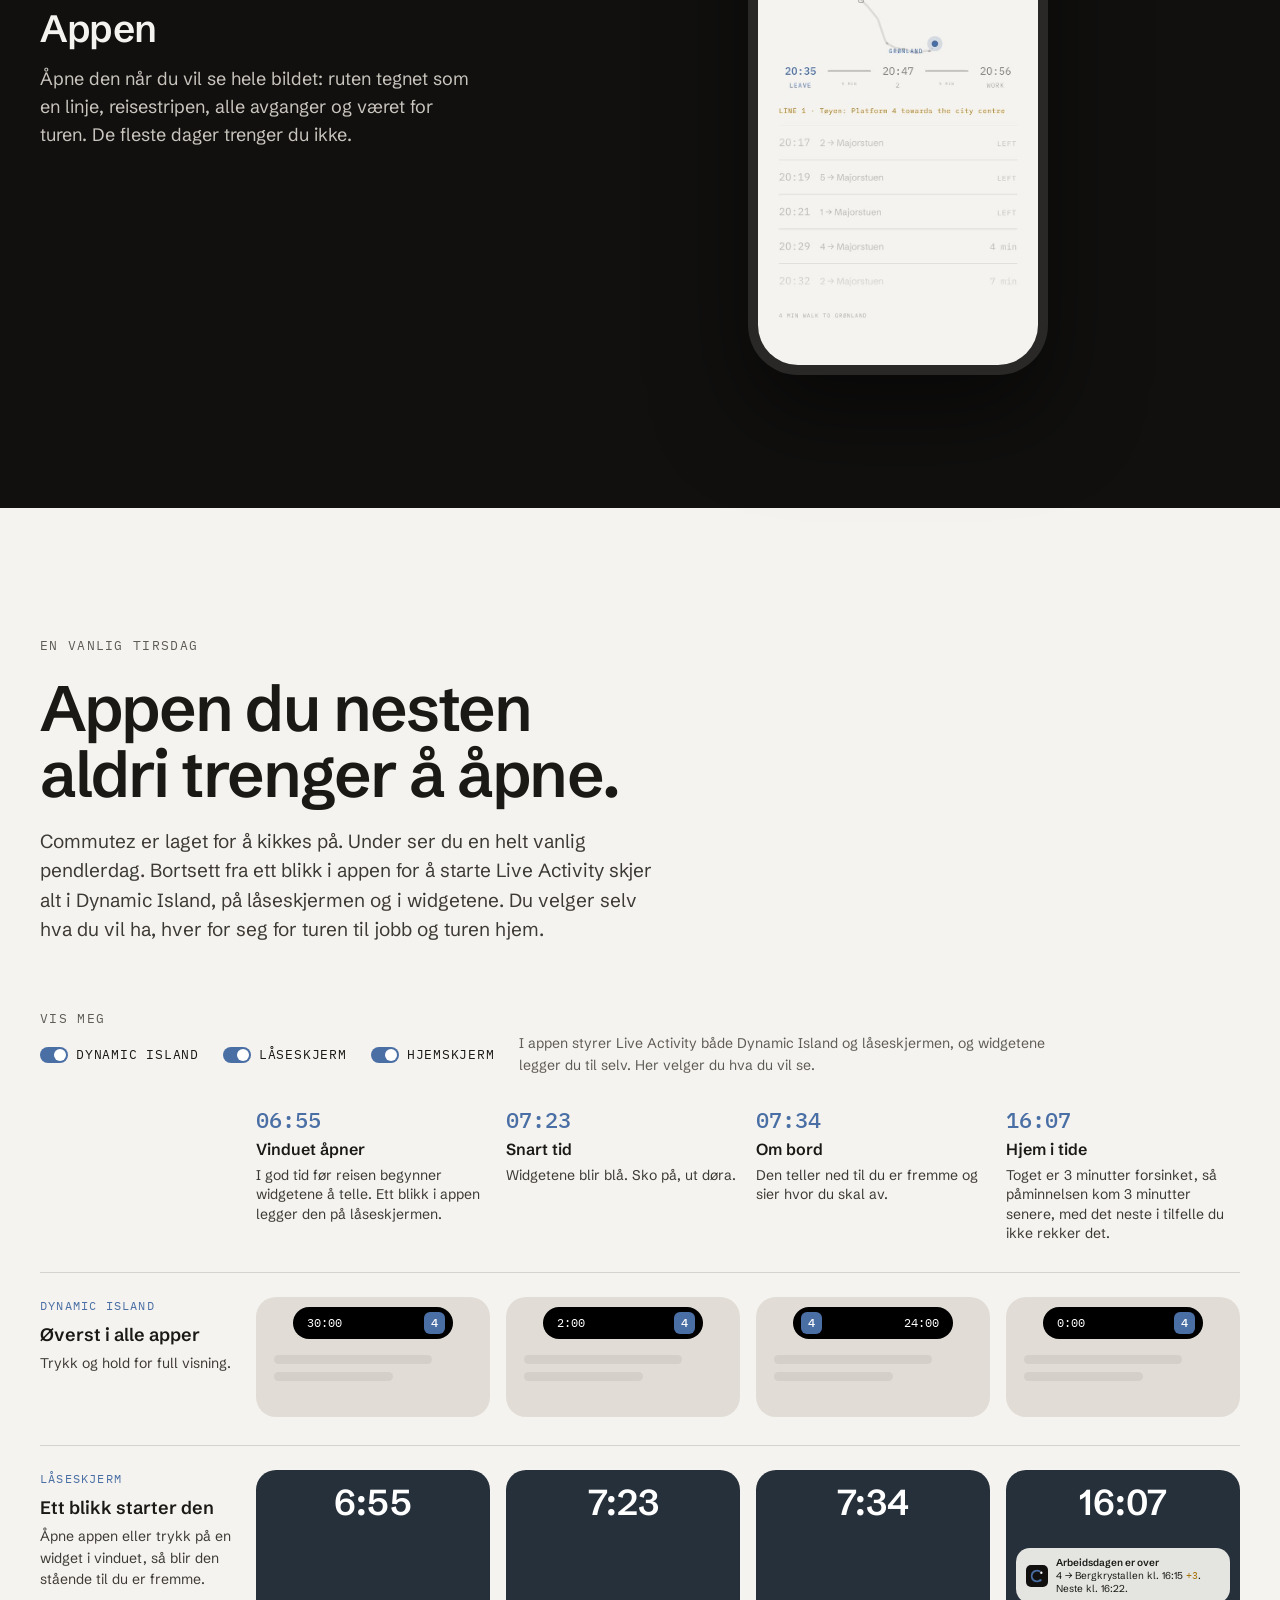
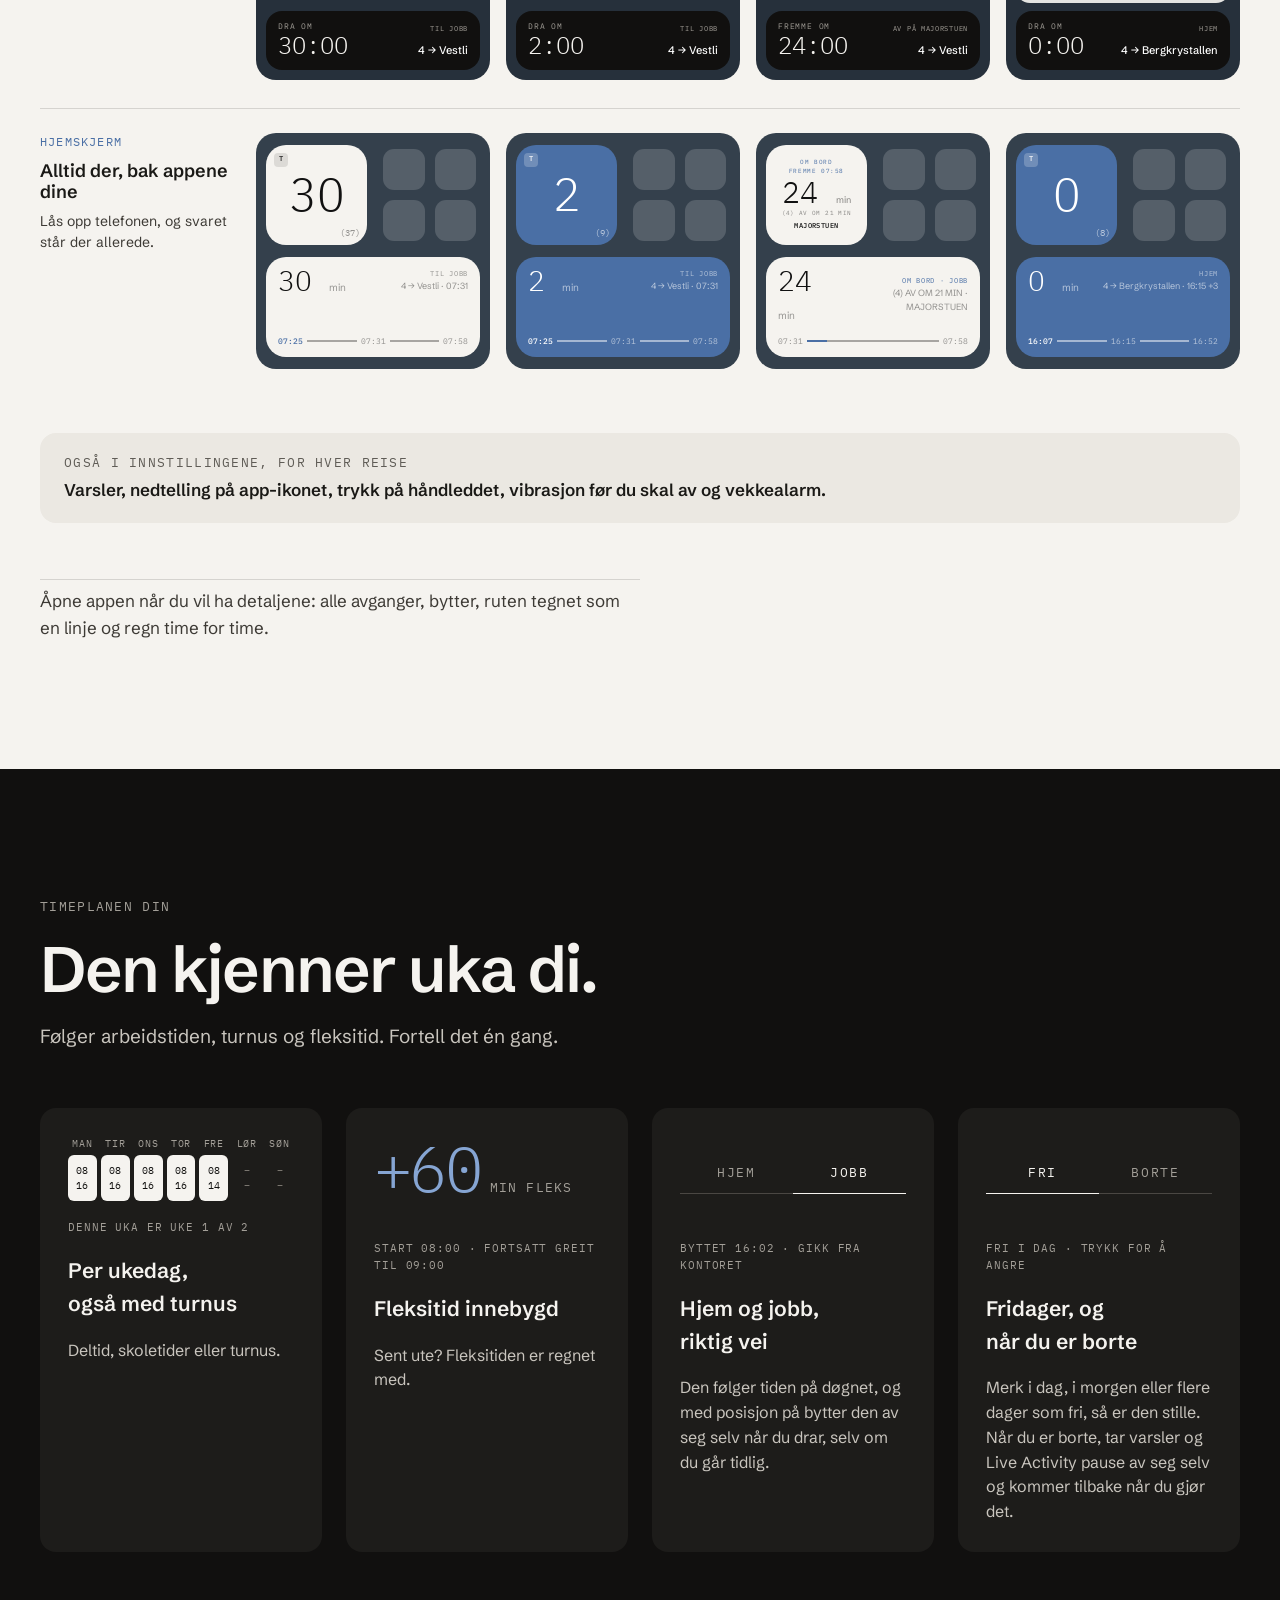
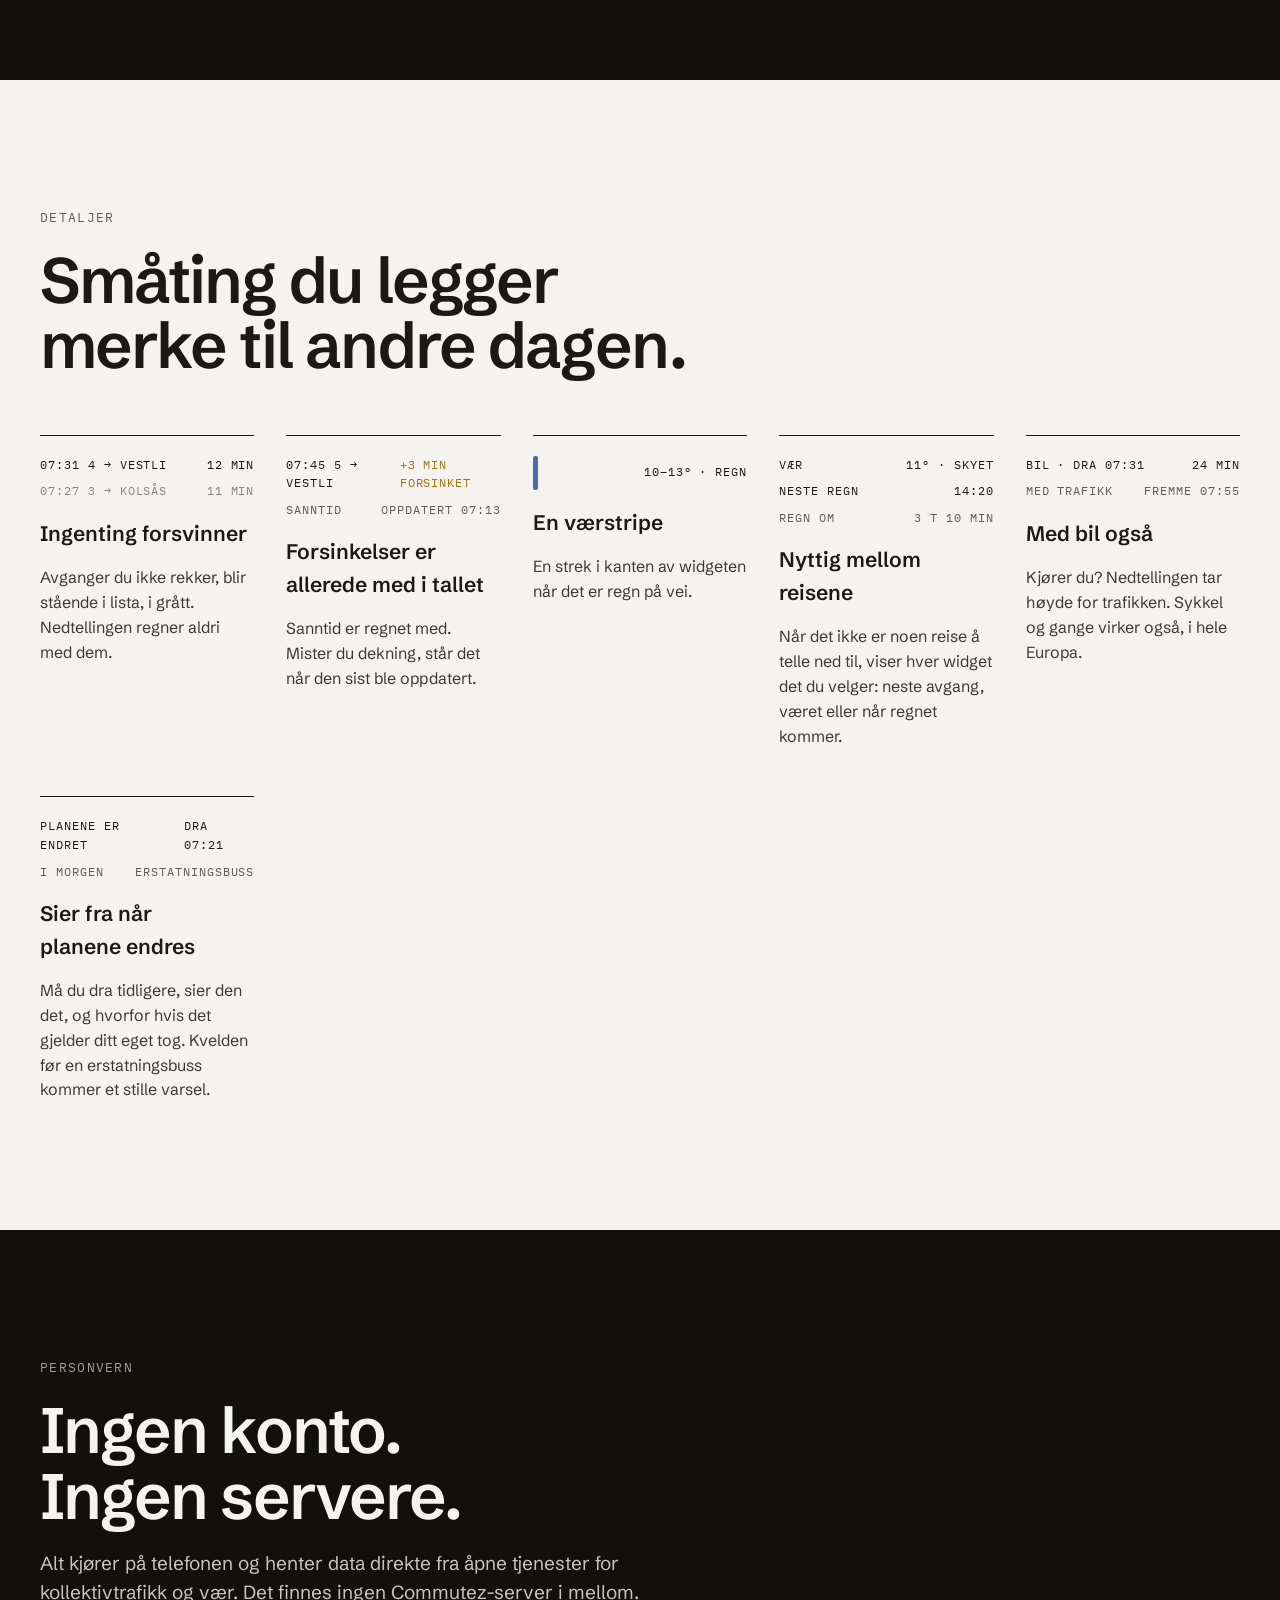
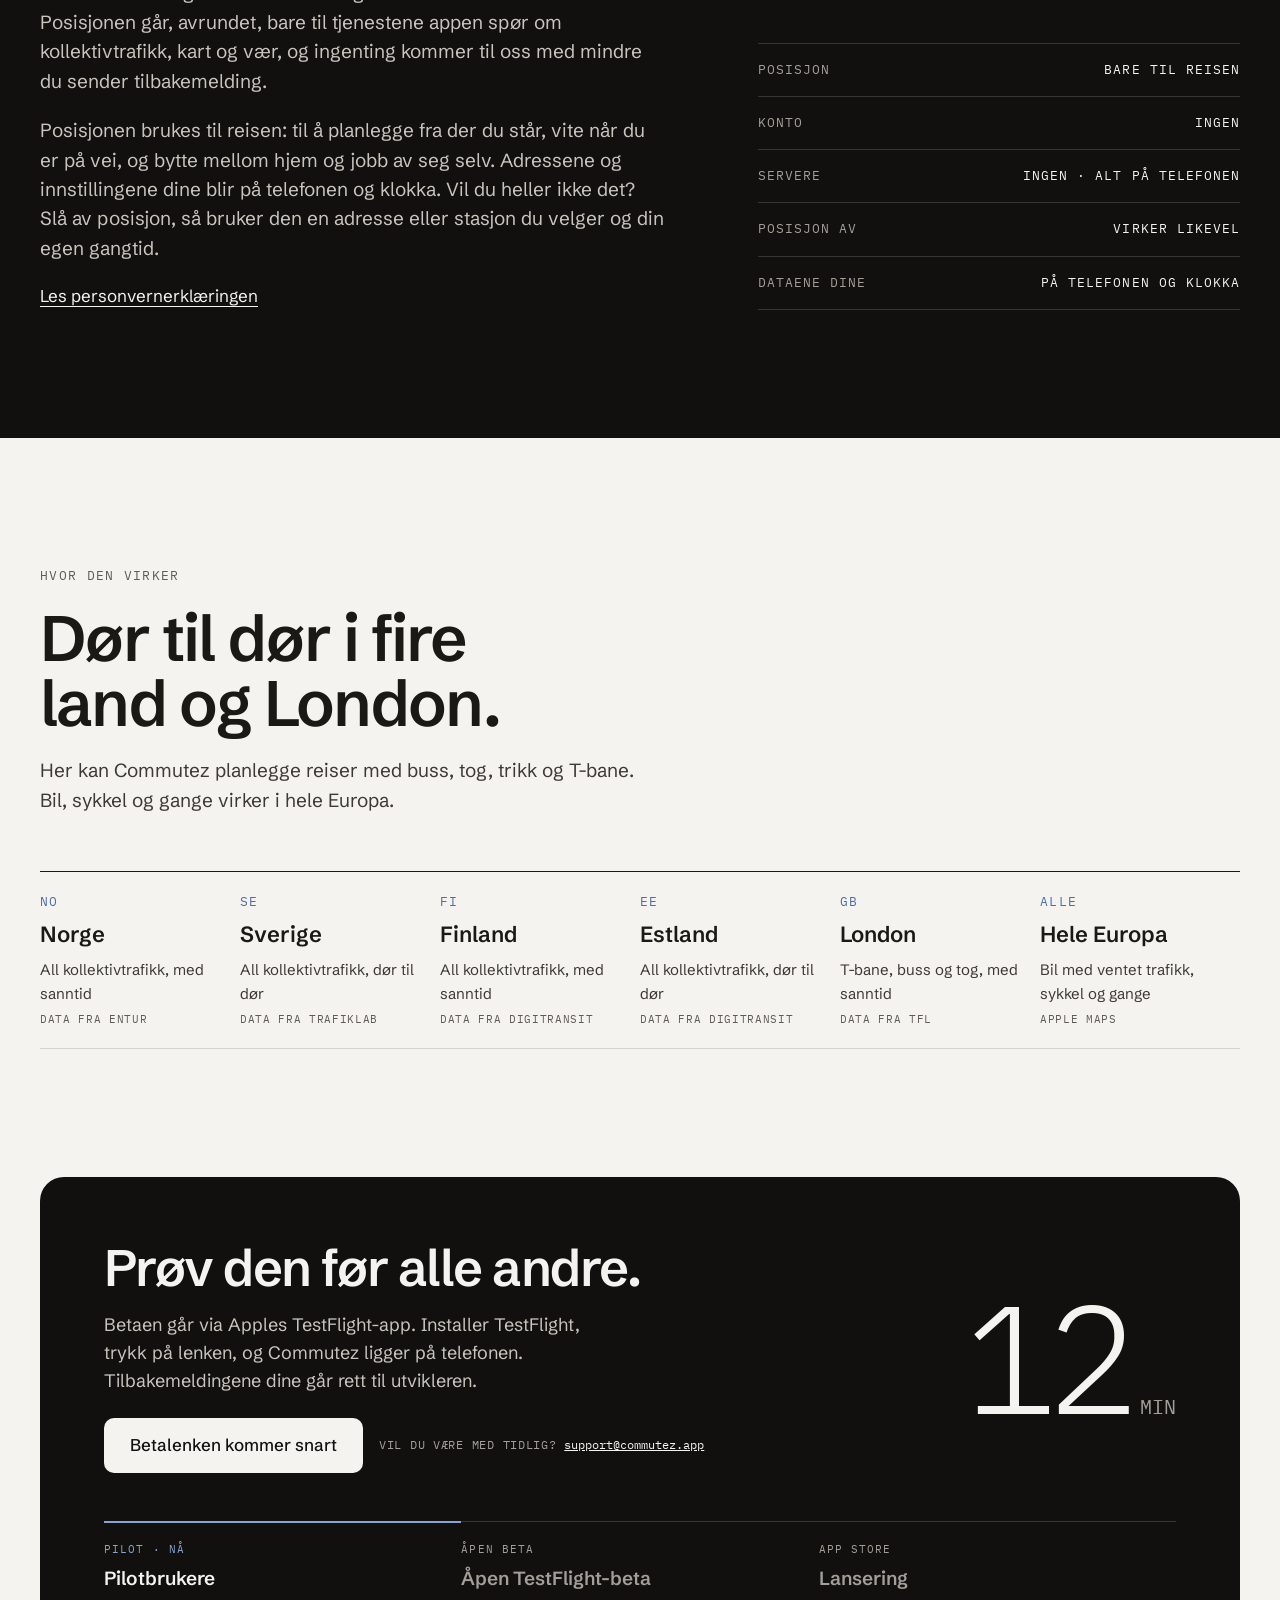
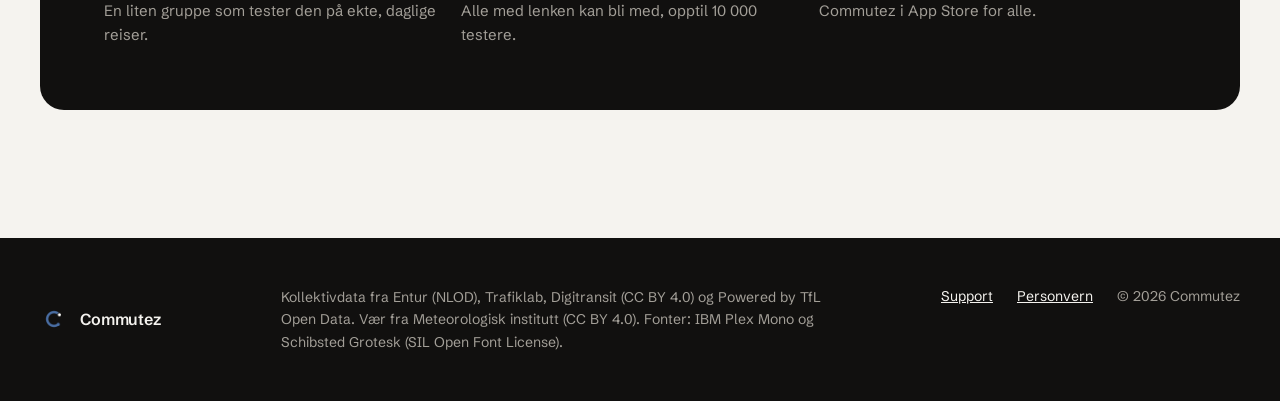
==== commit e3f1672c: "Front page: work hours, rota and flexitime at a glance, plainer settings line, no HTML comments Co-A" ====
--- a/no/index.html
+++ b/no/index.html
@@ -39,7 +39,6 @@
 
 <main>
 
-<!-- ============ HERO ============ -->
 <section class="hero" id="top">
   <div class="inner">
     <div class="hero-copy">
@@ -63,7 +62,6 @@
   </div>
 </section>
 
-<!-- ============ ETT TALL ============ -->
 <section class="band dark" id="how">
   <div class="inner">
     <div class="intro">
@@ -80,7 +78,6 @@
       <button role="tab" id="tab-watch" aria-controls="p-watch" aria-selected="false" tabindex="-1">Apple Watch</button>
     </div>
 
-    <!-- Appen -->
     <div class="surface panel" id="p-app" role="tabpanel" aria-labelledby="tab-app">
       <div class="surface-copy">
         <p class="step">01 / 05</p>
@@ -95,7 +92,6 @@
       </div>
     </div>
 
-    <!-- Hjemskjerm -->
     <div class="surface panel" id="p-home" role="tabpanel" aria-labelledby="tab-home" hidden>
       <div class="surface-copy">
         <p class="step">02 / 05</p>
@@ -116,7 +112,6 @@
       </div>
     </div>
 
-    <!-- Låseskjerm -->
     <div class="surface panel" id="p-lock" role="tabpanel" aria-labelledby="tab-lock" hidden>
       <div class="surface-copy">
         <p class="step">03 / 05</p>
@@ -136,7 +131,6 @@
       </div>
     </div>
 
-    <!-- Dynamic Island -->
     <div class="surface panel" id="p-island" role="tabpanel" aria-labelledby="tab-island" hidden>
       <div class="surface-copy">
         <p class="step">04 / 05</p>
@@ -163,7 +157,6 @@
       </div>
     </div>
 
-    <!-- Apple Watch -->
     <div class="surface panel" id="p-watch" role="tabpanel" aria-labelledby="tab-watch" hidden>
       <div class="surface-copy">
         <p class="step">05 / 05</p>
@@ -185,7 +178,6 @@
   </div>
 </section>
 
-<!-- ============ EN VANLIG DAG ============ -->
 <section class="band" id="day">
   <div class="inner">
     <div class="intro">
@@ -195,8 +187,6 @@
       <p class="filter-hint phone-only">Slå av det du ikke vil se underveis. I appen er Dynamic Island og låseskjermen én Live Activity-bryter.</p>
     </div>
 
-    <!-- Desktop: rutenett med tidspunkter bortover og visninger nedover.
-         Mobil: én blokk per visning, med de fire øyeblikkene under hverandre. -->
     <div class="day-scroll">
       <div class="day">
           <div class="day-filter" role="group" aria-label="Visninger som vises">
@@ -286,7 +276,7 @@
     <div class="day-end">
     <h2 class="h2 phone-only">Mer i innstillingene.</h2>
     <div class="choices">
-      <div class="lead"><span class="eyebrow">Også i innstillingene, for hver reise</span><strong>Dra nå-varsel, nedtelling på app-ikonet, trykk på håndleddet og en vibrasjon 1 til 5 minutter før du skal av. Om morgenen en ekte vekkealarm, tilpasset reisen.</strong></div>
+      <div class="lead"><span class="eyebrow">Også i innstillingene, for hver reise</span><strong>Varsler, nedtelling på app-ikonet, trykk på håndleddet, vibrasjon før du skal av og vekkealarm.</strong></div>
     </div>
 
     <p class="closing"><span class="t-long">Åpne appen når du vil ha detaljene: alle avganger, bytter, ruten tegnet som en linje og regn time for time.</span><span class="t-short">Åpne appen for detaljene: alle avganger, bytter, ruten og regn time for time.</span></p>
@@ -294,13 +284,12 @@
   </div>
 </section>
 
-<!-- ============ UKA DI ============ -->
 <section class="band dark">
   <div class="inner">
     <div class="intro">
       <p class="eyebrow">Timeplanen din</p>
       <h2 class="h2">Den kjenner uka di.</h2>
-      <p class="lede">Fortell én gang når du begynner og slutter. Nedtellingen sikter på reisen som får deg fram i tide.</p>
+      <p class="lede">Følger arbeidstiden, turnus og fleksitid. Fortell det én gang.</p>
     </div>
     <div class="cards">
       <div class="card">
@@ -315,13 +304,13 @@
         </div>
         <p class="meta">DENNE UKA ER UKE 1 AV 2</p>
         <h3>Per ukedag, også med turnus</h3>
-        <p>Deltid, skoletider eller en turnus som går over én til tre uker. Helligdager teller eller ikke, som du vil.</p>
+        <p>Deltid, skoletider eller turnus.</p>
       </div>
       <div class="card">
         <div class="flex"><span class="n">+60</span><span class="u">MIN FLEKS</span></div>
         <p class="meta">START 08:00 · FORTSATT GREIT TIL 09:00</p>
         <h3>Fleksitid innebygd</h3>
-        <p>Sent ute? Den fortsetter å foreslå reiser som får deg fram innenfor fleksitiden, i stedet for å gi opp etter den siste som rekker presis.</p>
+        <p>Sent ute? Fleksitiden er regnet med.</p>
       </div>
       <div class="card">
         <div class="dir"><span>HJEM</span><span class="on">JOBB</span></div>
@@ -339,7 +328,6 @@
   </div>
 </section>
 
-<!-- ============ DETALJER ============ -->
 <section class="band">
   <div class="inner">
     <div class="intro">
@@ -381,7 +369,6 @@
   </div>
 </section>
 
-<!-- ============ PERSONVERN ============ -->
 <section class="band dark" id="privacy">
   <div class="inner">
     <div class="split">
@@ -403,7 +390,6 @@
   </div>
 </section>
 
-<!-- ============ LAND ============ -->
 <section class="band" id="countries">
   <div class="inner">
     <div class="intro">
@@ -422,7 +408,6 @@
   </div>
 </section>
 
-<!-- ============ BLI MED ============ -->
 <section class="get" id="get">
   <div class="box">
     <div class="row">
@@ -430,9 +415,6 @@
         <h2>Prøv den før alle andre.</h2>
         <p><span class="t-long">Betaen går via Apples TestFlight-app. Installer TestFlight, trykk på lenken, og Commutez ligger på telefonen. Tilbakemeldingene dine går rett til utvikleren.</span><span class="t-short">Betaen går via Apples TestFlight-app. Tilbakemeldingene dine går rett til utvikleren.</span></p>
         <div class="actions">
-          <!-- BETA LINK: bytt denne span-en med
-               <a class="btn light" href="https://testflight.apple.com/join/XXXXXXXX">Bli med i betaen på TestFlight</a>
-               når den offentlige TestFlight-lenken finnes. -->
           <span class="btn light" aria-disabled="true">Betalenken kommer snart</span>
           <span class="soon">Vil du være med tidlig? <a href="mailto:support@commutez.app" style="color:var(--paper)">support@commutez.app</a></span>
         </div>
